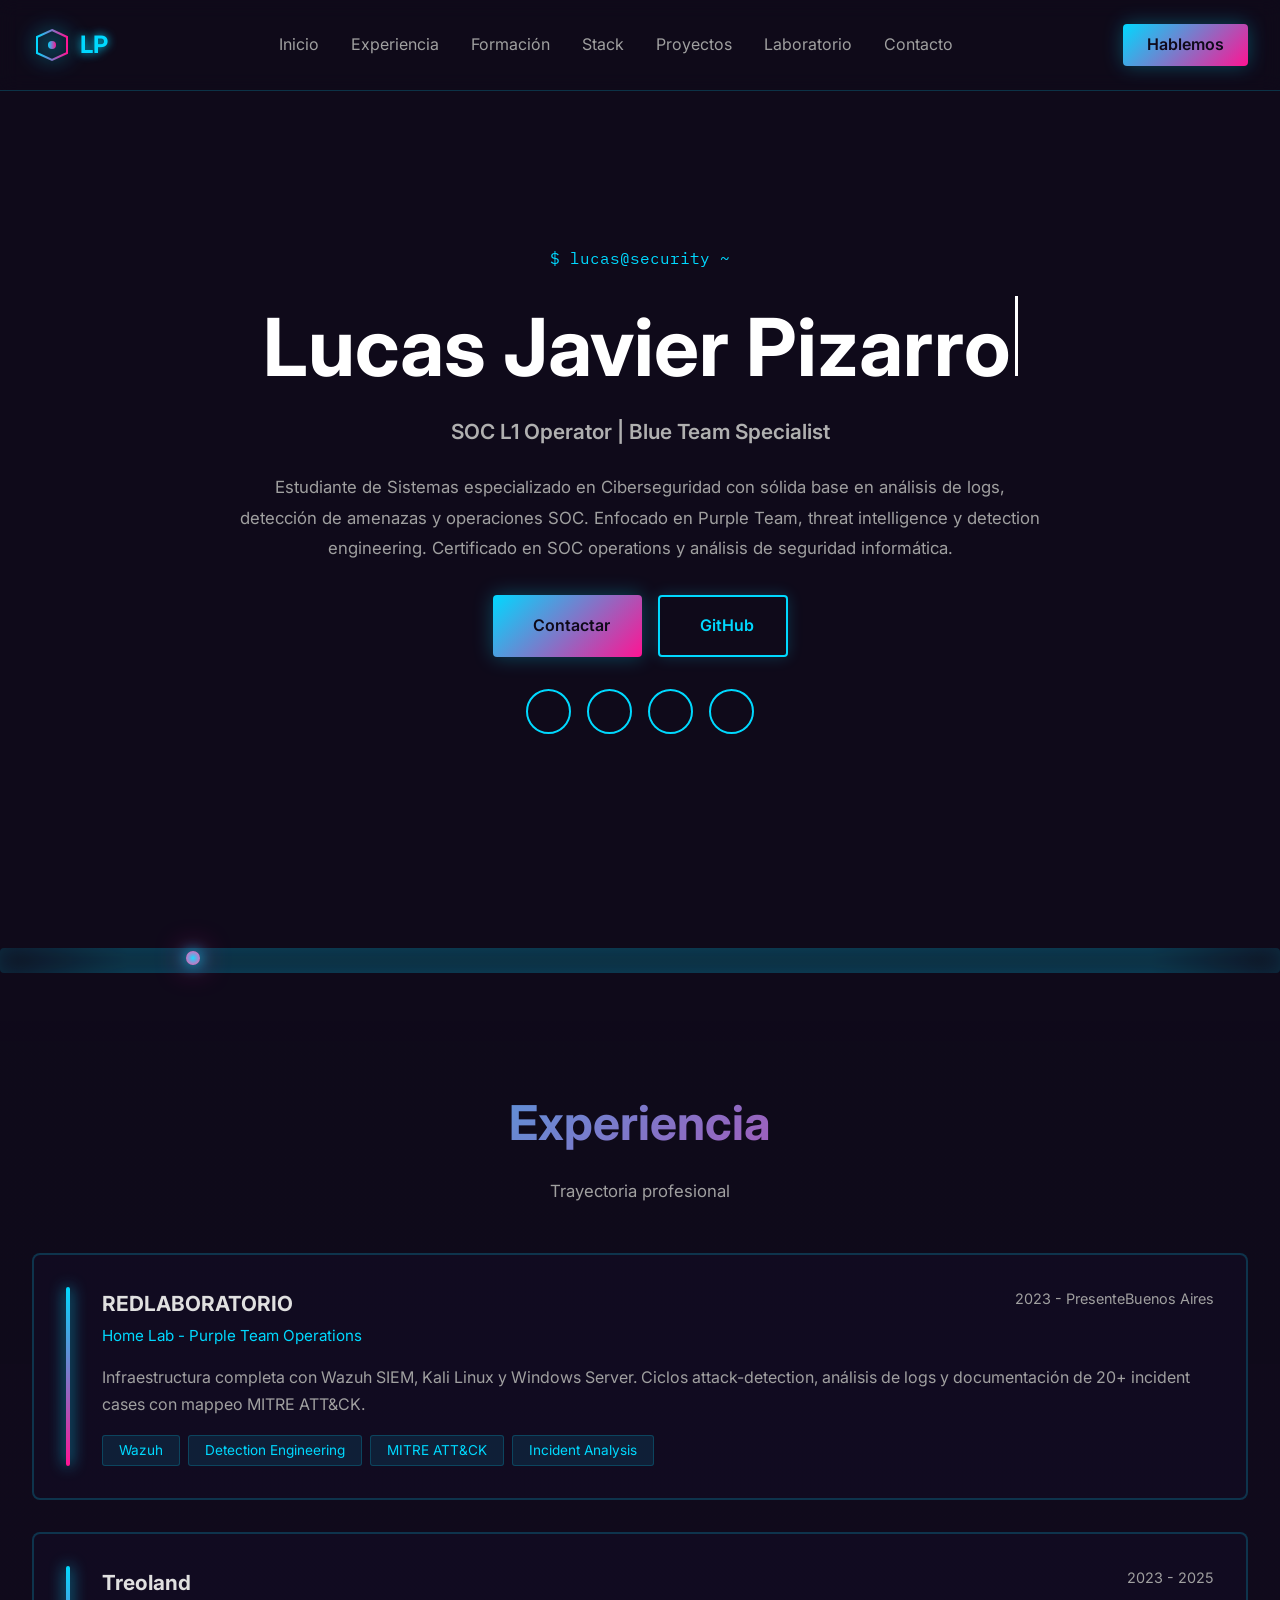
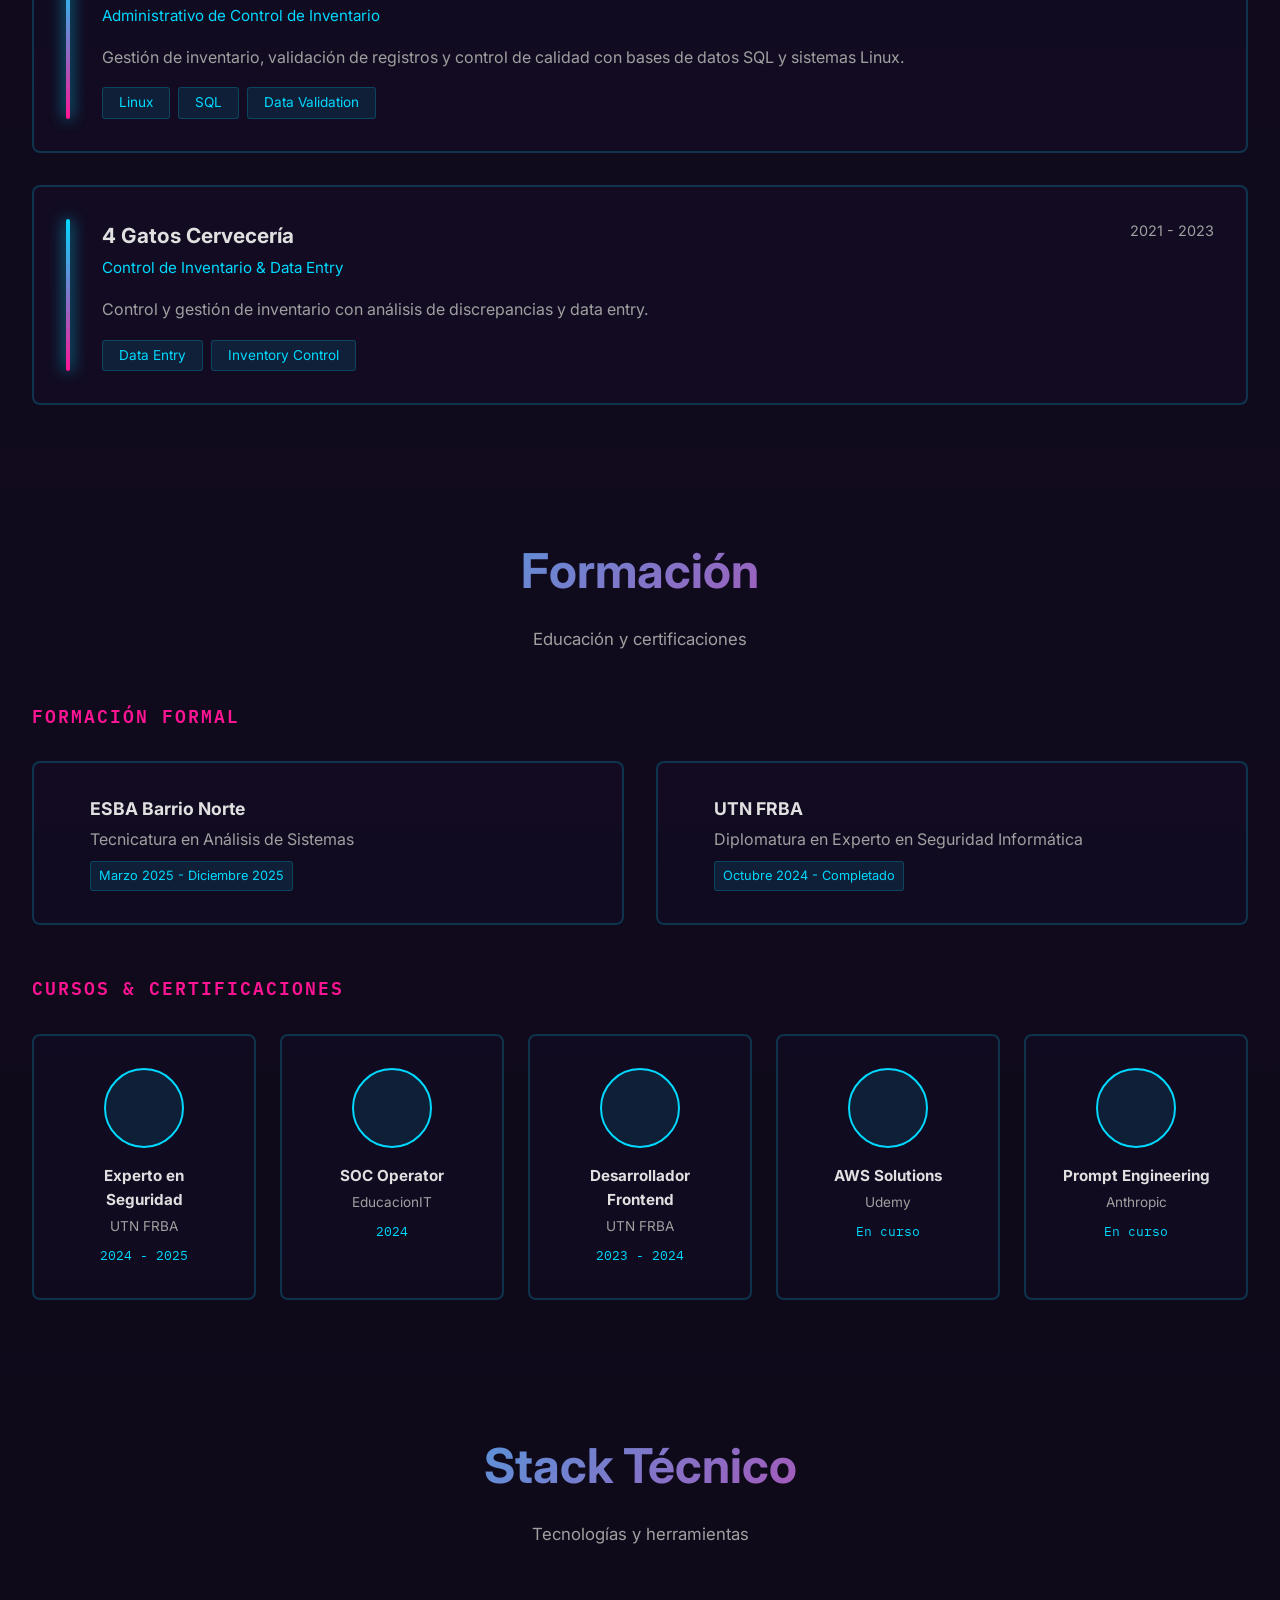
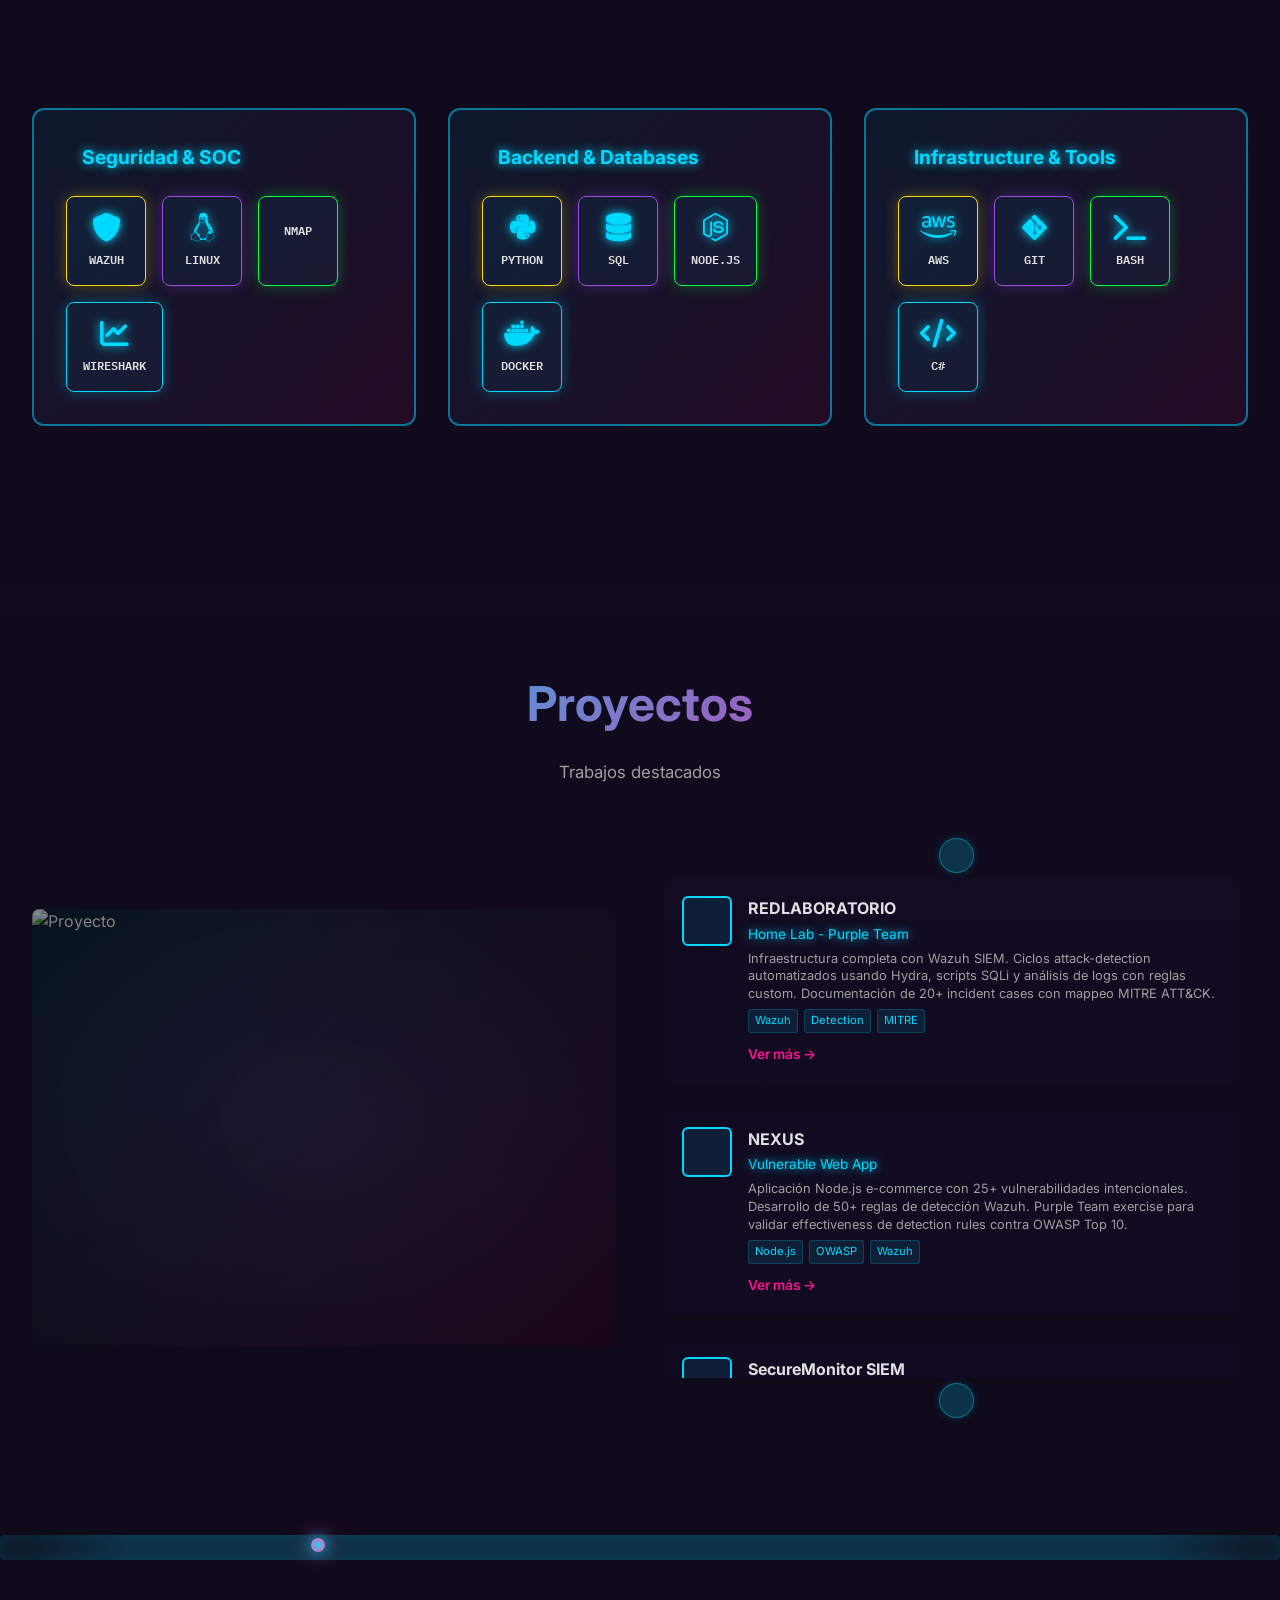
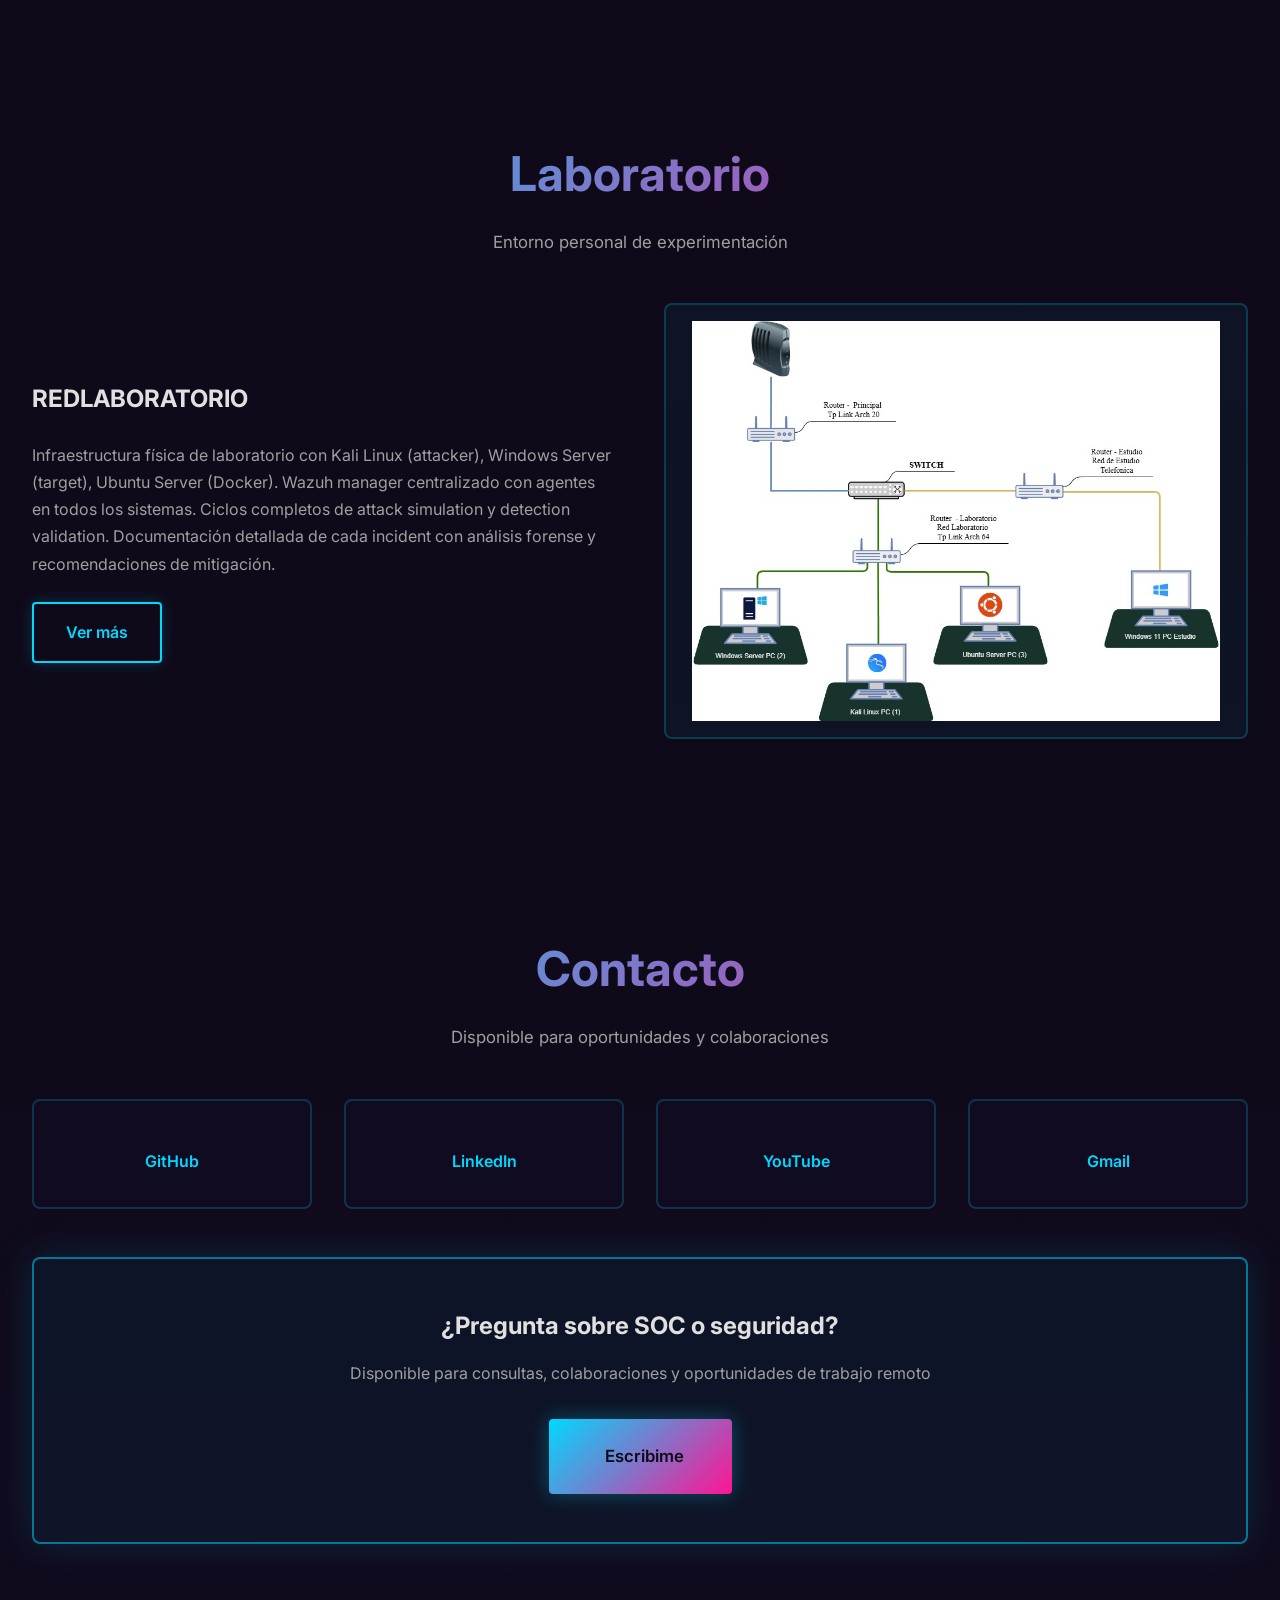
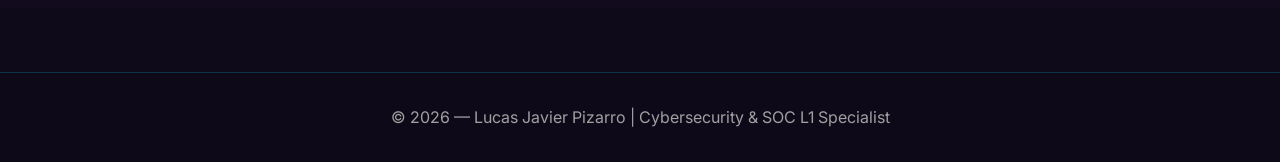
==== index.html @ 067103c1 "Initial commit: Sitio web REDLABORATORIO" ====
<!DOCTYPE html>
<html lang="es">
<head>
  <meta charset="UTF-8">
  <meta name="viewport" content="width=device-width, initial-scale=1.0">
  <meta name="description" content="Lucas Pizarro - Cybersecurity Analyst & SOC L1">
  <title>Lucas Pizarro | Cybersecurity & SOC L1</title>
  <link href="https://fonts.googleapis.com/css2?family=IBM+Plex+Mono:wght@400;600;700&family=Inter:wght@300;400;500;600;700&display=swap" rel="stylesheet">
  <link href="https://cdn.jsdelivr.net/npm/remixicon@3.5.0/fonts/remixicon.css" rel="stylesheet">
  <link rel="stylesheet" href="https://cdnjs.cloudflare.com/ajax/libs/font-awesome/6.5.0/css/all.min.css">
  <link rel="stylesheet" href="styles.css">
</head>
<body>

<div class="matrix-bg"></div>

<!-- NAVBAR -->
<header class="navbar">
  <div class="container">
    <div class="navbar-content">
      <div class="logo" id="animLogo">
        <svg width="40" height="40" viewBox="0 0 40 40" fill="none">
          <path d="M20 5L35 12V28L20 35L5 28V12L20 5Z" stroke="url(#logoGrad)" stroke-width="2" fill="none"/>
          <circle cx="20" cy="20" r="4" fill="url(#logoGrad)"/>
          <defs><linearGradient id="logoGrad"><stop offset="0%" style="stop-color:var(--neon-cyan)"/><stop offset="100%" style="stop-color:var(--neon-magenta)"/></linearGradient></defs>
        </svg>
        <span>LP</span>
      </div>
      <nav class="nav-links">
        <a href="#inicio">Inicio</a>
        <a href="#experiencia">Experiencia</a>
        <a href="#formacion">Formación</a>
        <a href="#stack">Stack</a>
        <a href="#proyectos">Proyectos</a>
        <a href="#laboratorio">Laboratorio</a>
        <a href="#contacto">Contacto</a>
      </nav>
      <a href="#contacto" class="nav-cta">Hablemos</a>
    </div>
  </div>
</header>

<!-- HERO -->
<section class="hero" id="inicio">
  <div class="container">
    <div class="hero-content">
      <div class="hero-label">$ lucas@security ~</div>
      <h1 class="hero-name"><span class="typing-text"></span><span class="cursor"></span></h1>
      <p class="hero-subtitle">SOC L1 Operator | Blue Team Specialist</p>
      <p class="hero-description">Estudiante de Sistemas especializado en Ciberseguridad con sólida base en análisis de logs, detección de amenazas y operaciones SOC. Enfocado en Purple Team, threat intelligence y detection engineering. Certificado en SOC operations y análisis de seguridad informática.</p>
      <div class="hero-actions">
        <a href="#contacto" class="btn btn-primary"><i class="ri-mail-send-line"></i> Contactar</a>
        <a href="https://github.com/lucasjavier708" target="_blank" class="btn btn-secondary"><i class="ri-github-line"></i> GitHub</a>
      </div>
      <div class="hero-socials">
        <a href="https://github.com/lucasjavier708" target="_blank"><i class="ri-github-line"></i></a>
        <a href="https://www.linkedin.com/in/lucas-pizarro1492/" target="_blank"><i class="ri-linkedin-line"></i></a>
        <a href="https://www.youtube.com/@L-security" target="_blank"><i class="ri-youtube-line"></i></a>
        <a href="mailto:lucaspizarro.info@gmail.com"><i class="ri-mail-line"></i></a>
      </div>
    </div>
  </div>
</section>

<!-- DIVIDER CON ANIMACIÓN TÚNEL -->
<div class="animated-divider">
  <div class="tunnel-pulse"></div>
</div>

<!-- EXPERIENCIA -->
<section class="section experiencia" id="experiencia">
  <div class="container">
    <div class="section-header">
      <h2 class="section-title">Experiencia</h2>
      <p class="section-subtitle">Trayectoria profesional</p>
    </div>
    <div class="exp-list">
      <div class="exp-card">
        <div class="exp-bar"></div>
        <div class="exp-content">
          <div class="exp-header">
            <div><h3>REDLABORATORIO</h3><p class="exp-role">Home Lab - Purple Team Operations</p></div>
            <div class="exp-meta"><span>2023 - Presente</span><span>Buenos Aires</span></div>
          </div>
          <p class="exp-desc">Infraestructura completa con Wazuh SIEM, Kali Linux y Windows Server. Ciclos attack-detection, análisis de logs y documentación de 20+ incident cases con mappeo MITRE ATT&CK.</p>
          <div class="exp-tags"><span>Wazuh</span><span>Detection Engineering</span><span>MITRE ATT&CK</span><span>Incident Analysis</span></div>
        </div>
      </div>
      <div class="exp-card">
        <div class="exp-bar"></div>
        <div class="exp-content">
          <div class="exp-header">
            <div><h3>Treoland</h3><p class="exp-role">Administrativo de Control de Inventario</p></div>
            <div class="exp-meta"><span>2023 - 2025</span></div>
          </div>
          <p class="exp-desc">Gestión de inventario, validación de registros y control de calidad con bases de datos SQL y sistemas Linux.</p>
          <div class="exp-tags"><span>Linux</span><span>SQL</span><span>Data Validation</span></div>
        </div>
      </div>
      <div class="exp-card">
        <div class="exp-bar"></div>
        <div class="exp-content">
          <div class="exp-header">
            <div><h3>4 Gatos Cervecería</h3><p class="exp-role">Control de Inventario & Data Entry</p></div>
            <div class="exp-meta"><span>2021 - 2023</span></div>
          </div>
          <p class="exp-desc">Control y gestión de inventario con análisis de discrepancias y data entry.</p>
          <div class="exp-tags"><span>Data Entry</span><span>Inventory Control</span></div>
        </div>
      </div>
    </div>
  </div>
</section>

<!-- FORMACIÓN -->
<section class="section formacion" id="formacion">
  <div class="container">
    <div class="section-header">
      <h2 class="section-title">Formación</h2>
      <p class="section-subtitle">Educación y certificaciones</p>
    </div>
    <h3 class="subsection-label">Formación Formal</h3>
    <div class="formacion-cards">
      <div class="formacion-card">
        <div class="formacion-icon"><i class="ri-graduation-cap-line"></i></div>
        <div class="formacion-info">
          <h4>ESBA Barrio Norte</h4>
          <p>Tecnicatura en Análisis de Sistemas</p>
          <span class="badge">Marzo 2025 - Diciembre 2025</span>
        </div>
      </div>
      <div class="formacion-card">
        <div class="formacion-icon"><i class="ri-graduation-cap-line"></i></div>
        <div class="formacion-info">
          <h4>UTN FRBA</h4>
          <p>Diplomatura en Experto en Seguridad Informática</p>
          <span class="badge">Octubre 2024 - Completado</span>
        </div>
      </div>
    </div>
    <h3 class="subsection-label" style="margin-top: 2rem;">Cursos & Certificaciones</h3>
    <div class="certificaciones-grid">
      <div class="cert-card">
        <div class="cert-logo"><i class="ri-graduation-cap-2-line"></i></div>
        <h4>Experto en Seguridad</h4>
        <p>UTN FRBA</p>
        <span class="cert-date">2024 - 2025</span>
      </div>
      <div class="cert-card">
        <div class="cert-logo"><i class="ri-shield-check-line"></i></div>
        <h4>SOC Operator</h4>
        <p>EducacionIT</p>
        <span class="cert-date">2024</span>
      </div>
      <div class="cert-card">
        <div class="cert-logo"><i class="ri-code-s-slash-line"></i></div>
        <h4>Desarrollador Frontend</h4>
        <p>UTN FRBA</p>
        <span class="cert-date">2023 - 2024</span>
      </div>
      <div class="cert-card">
        <div class="cert-logo"><i class="ri-cloud-line"></i></div>
        <h4>AWS Solutions</h4>
        <p>Udemy</p>
        <span class="cert-date">En curso</span>
      </div>
      <div class="cert-card">
        <div class="cert-logo"><i class="ri-openai-line"></i></div>
        <h4>Prompt Engineering</h4>
        <p>Anthropic</p>
        <span class="cert-date">En curso</span>
      </div>
    </div>
  </div>
</section>

<!-- STACK TÉCNICO -->
<section class="section stack-tecnico" id="stack">
  <div class="container">
    <div class="section-header">
      <h2 class="section-title">Stack Técnico</h2>
      <p class="section-subtitle">Tecnologías y herramientas</p>
    </div>
    <div class="stack-layout">
      <svg class="stack-line-top" viewBox="0 0 1000 20" preserveAspectRatio="none">
        <line x1="0" y1="10" x2="1000" y2="10" stroke="url(#lineGradCyan)" stroke-width="3" stroke-linecap="round"/>
        <defs><linearGradient id="lineGradCyan" x1="0%" y1="0%" x2="100%" y2="0%"><stop offset="0%" style="stop-color:var(--neon-cyan);stop-opacity:0.4"/><stop offset="50%" style="stop-color:var(--neon-cyan);stop-opacity:1"/><stop offset="100%" style="stop-color:var(--neon-cyan);stop-opacity:0.4"/></linearGradient></defs>
      </svg>
      <div class="stack-containers">
        <div class="stack-container">
          <div class="stack-container-header">
            <i class="ri-shield-check-line"></i>
            <h3>Seguridad & SOC</h3>
          </div>
          <div class="stack-tools">
            <div class="tool"><i class="fa-solid fa-shield"></i><span>Wazuh</span></div>
            <div class="tool"><i class="fa-brands fa-linux"></i><span>Linux</span></div>
            <div class="tool"><i class="fa-solid fa-radar"></i><span>Nmap</span></div>
            <div class="tool"><i class="fa-solid fa-chart-line"></i><span>Wireshark</span></div>
          </div>
        </div>
        <div class="stack-container">
          <div class="stack-container-header">
            <i class="ri-database-line"></i>
            <h3>Backend & Databases</h3>
          </div>
          <div class="stack-tools">
            <div class="tool"><i class="fa-brands fa-python"></i><span>Python</span></div>
            <div class="tool"><i class="fa-solid fa-database"></i><span>SQL</span></div>
            <div class="tool"><i class="fa-brands fa-node-js"></i><span>Node.js</span></div>
            <div class="tool"><i class="fa-brands fa-docker"></i><span>Docker</span></div>
          </div>
        </div>
        <div class="stack-container">
          <div class="stack-container-header">
            <i class="ri-cloud-line"></i>
            <h3>Infrastructure & Tools</h3>
          </div>
          <div class="stack-tools">
            <div class="tool"><i class="fa-brands fa-aws"></i><span>AWS</span></div>
            <div class="tool"><i class="fa-brands fa-git-alt"></i><span>Git</span></div>
            <div class="tool"><i class="fa-solid fa-terminal"></i><span>Bash</span></div>
            <div class="tool"><i class="fa-solid fa-code"></i><span>C#</span></div>
          </div>
        </div>
      </div>
      <svg class="stack-line-bottom" viewBox="0 0 1000 20" preserveAspectRatio="none">
        <line x1="0" y1="10" x2="1000" y2="10" stroke="url(#lineGradMagenta)" stroke-width="3" stroke-linecap="round"/>
        <defs><linearGradient id="lineGradMagenta" x1="0%" y1="0%" x2="100%" y2="0%"><stop offset="0%" style="stop-color:var(--neon-magenta);stop-opacity:0.4"/><stop offset="50%" style="stop-color:var(--neon-magenta);stop-opacity:1"/><stop offset="100%" style="stop-color:var(--neon-magenta);stop-opacity:0.4"/></linearGradient></defs>
      </svg>
    </div>
  </div>
</section>

<!-- PROYECTOS -->
<section class="section proyectos" id="proyectos">
  <div class="container">
    <div class="section-header">
      <h2 class="section-title">Proyectos</h2>
      <p class="section-subtitle">Trabajos destacados</p>
    </div>
    <div class="proyectos-layout">
      <div class="proyecto-imagen" id="proyImgContainer">
        <img src="https://via.placeholder.com/400x400?text=REDLABORATORIO" alt="Proyecto" class="proyecto-img-display" id="proyImgDisplay">
      </div>
      <div class="proyectos-cards-wrapper">
        <button class="proyecto-btn proyecto-btn-up" onclick="scrollProyectosUp()"><i class="ri-arrow-up-s-line"></i></button>
        <div class="proyectos-cards" id="proyectosCards">
          <div class="proyecto-card" data-img="https://via.placeholder.com/400x400?text=REDLABORATORIO">
            <div class="proyecto-icon"><i class="ri-shield-check-line"></i></div>
            <div class="proyecto-info">
              <h3>REDLABORATORIO</h3>
              <p class="proyecto-subtitle">Home Lab - Purple Team</p>
              <p class="proyecto-desc">Infraestructura completa con Wazuh SIEM. Ciclos attack-detection automatizados usando Hydra, scripts SQLi y análisis de logs con reglas custom. Documentación de 20+ incident cases con mappeo MITRE ATT&CK.</p>
              <div class="proyecto-tags"><span>Wazuh</span><span>Detection</span><span>MITRE</span></div>
              <a href="#" class="proyecto-link">Ver más →</a>
            </div>
          </div>
          <div class="proyecto-card" data-img="https://via.placeholder.com/400x400?text=NEXUS">
            <div class="proyecto-icon"><i class="ri-code-s-slash-line"></i></div>
            <div class="proyecto-info">
              <h3>NEXUS</h3>
              <p class="proyecto-subtitle">Vulnerable Web App</p>
              <p class="proyecto-desc">Aplicación Node.js e-commerce con 25+ vulnerabilidades intencionales. Desarrollo de 50+ reglas de detección Wazuh. Purple Team exercise para validar effectiveness de detection rules contra OWASP Top 10.</p>
              <div class="proyecto-tags"><span>Node.js</span><span>OWASP</span><span>Wazuh</span></div>
              <a href="#" class="proyecto-link">Ver más →</a>
            </div>
          </div>
          <div class="proyecto-card" data-img="https://via.placeholder.com/400x400?text=SECUREMONITOR">
            <div class="proyecto-icon"><i class="ri-database-2-line"></i></div>
            <div class="proyecto-info">
              <h3>SecureMonitor SIEM</h3>
              <p class="proyecto-subtitle">Custom SIEM Platform</p>
              <p class="proyecto-desc">Plataforma SIEM desarrollada en Python con Flask dashboard y SQL Server backend. Gestión centralizada de logs, correlación de eventos y detección de incidentes. Validación contra simulaciones de ataque Hydra SSH brute force.</p>
              <div class="proyecto-tags"><span>Python</span><span>Flask</span><span>SQL</span></div>
              <a href="#" class="proyecto-link">Ver más →</a>
            </div>
          </div>
        </div>
        <button class="proyecto-btn proyecto-btn-down" onclick="scrollProyectosDown()"><i class="ri-arrow-down-s-line"></i></button>
      </div>
    </div>
  </div>
</section>

<!-- DIVIDER CON ANIMACIÓN TÚNEL -->
<div class="animated-divider">
  <div class="tunnel-pulse"></div>
</div>

<!-- LABORATORIO -->
<section class="section laboratorio" id="laboratorio">
  <div class="lab-bg" id="labBg">
    <div class="lab-slide"></div>
    <div class="lab-slide"></div>
    <div class="lab-slide"></div>
  </div>
  <div class="lab-overlay">
    <div class="container">
      <div class="section-header">
        <h2 class="section-title">Laboratorio</h2>
        <p class="section-subtitle">Entorno personal de experimentación</p>
      </div>
      <div class="lab-content">
        <div class="lab-description">
          <h3>REDLABORATORIO</h3>
          <p>Infraestructura física de laboratorio con Kali Linux (attacker), Windows Server (target), Ubuntu Server (Docker). Wazuh manager centralizado con agentes en todos los sistemas. Ciclos completos de attack simulation y detection validation. Documentación detallada de cada incident con análisis forense y recomendaciones de mitigación.</p>
          <a href="laboratorio.html" class="btn btn-secondary">Ver más</a>
        </div>
        <div class="lab-diagram">
          <img src="./HOMELAB_SOC.jpg" alt="Diagrama Laboratorio" class="lab-diagram-img">
        </div>
      </div>
    </div>
  </div>
</section>

<!-- CONTACTO -->
<section class="section contacto" id="contacto">
  <div class="container">
    <div class="section-header">
      <h2 class="section-title">Contacto</h2>
      <p class="section-subtitle">Disponible para oportunidades y colaboraciones</p>
    </div>
    <div class="contacto-grid">
      <a href="https://github.com/lucasjavier708" target="_blank" class="contact-item"><i class="ri-github-line"></i><span>GitHub</span></a>
      <a href="https://www.linkedin.com/in/lucas-pizarro1492/" target="_blank" class="contact-item"><i class="ri-linkedin-line"></i><span>LinkedIn</span></a>
      <a href="https://www.youtube.com/@L-security" target="_blank" class="contact-item"><i class="ri-youtube-line"></i><span>YouTube</span></a>
      <a href="mailto:lucaspizarro.info@gmail.com" class="contact-item"><i class="ri-mail-line"></i><span>Gmail</span></a>
    </div>
    <div class="cta-section">
      <h3>¿Pregunta sobre SOC o seguridad?</h3>
      <p>Disponible para consultas, colaboraciones y oportunidades de trabajo remoto</p>
      <a href="mailto:lucaspizarro.info@gmail.com" class="btn btn-primary btn-large"><i class="ri-mail-send-line"></i> Escribime</a>
    </div>
  </div>
</section>

<!-- FOOTER -->
<footer class="footer">
  <div class="container">
    <p>&copy; 2026 — Lucas Javier Pizarro | Cybersecurity & SOC L1 Specialist</p>
  </div>
</footer>

<script src="script.js"></script>
</body>
</html>
---- styles.css ----
:root {
  --bg-primary: #0f0a1a;
  --bg-secondary: #1a0f2e;
  --neon-cyan: #00d9ff;
  --neon-magenta: #ff1493;
  --text-primary: #e0e0e0;
  --text-secondary: #a0a0a0;
  --border-color: rgba(0, 217, 255, 0.2);
  --border-color-strong: rgba(0, 217, 255, 0.5);
  --font-mono: 'IBM Plex Mono', monospace;
  --font-sans: 'Inter', sans-serif;
}

* { margin: 0; padding: 0; box-sizing: border-box; }
html { scroll-behavior: smooth; }
body {
  font-family: var(--font-sans);
  background-color: var(--bg-primary);
  color: var(--text-primary);
  line-height: 1.6;
  overflow-x: hidden;
}
.container { max-width: 1400px; margin: 0 auto; padding: 0 2rem; }

::-webkit-scrollbar { width: 12px; }
::-webkit-scrollbar-track { background: var(--bg-secondary); }
::-webkit-scrollbar-thumb {
  background: linear-gradient(180deg, var(--neon-cyan), var(--neon-magenta));
  border-radius: 6px;
}

/* NAVBAR */
.navbar {
  position: fixed;
  top: 0;
  width: 100%;
  z-index: 1000;
  backdrop-filter: blur(10px);
  background: rgba(15, 10, 26, 0.8);
  border-bottom: 1px solid var(--border-color);
  padding: 1.5rem 0;
}

.navbar-content { display: flex; align-items: center; justify-content: space-between; }
.logo {
  display: flex;
  align-items: center;
  gap: 0.5rem;
  font-size: 1.5rem;
  font-weight: 700;
  color: var(--neon-cyan);
  text-shadow: 0 0 10px var(--neon-cyan);
  animation: logoBounce 3s ease-in-out infinite;
}
.logo svg { filter: drop-shadow(0 0 10px var(--neon-cyan)); }

.nav-links {
  display: flex;
  gap: 2rem;
}

.nav-links a {
  color: var(--text-secondary);
  text-decoration: none;
  transition: all 300ms;
  position: relative;
}

.nav-links a::after {
  content: '';
  position: absolute;
  bottom: -5px;
  left: 0;
  width: 0;
  height: 2px;
  background: linear-gradient(90deg, var(--neon-cyan), var(--neon-magenta));
  transition: width 300ms;
}

.nav-links a:hover {
  color: var(--neon-cyan);
  text-shadow: 0 0 10px var(--neon-cyan);
}

.nav-links a:hover::after { width: 100%; }

.nav-cta {
  background: linear-gradient(135deg, var(--neon-cyan), var(--neon-magenta));
  color: var(--bg-primary);
  padding: 0.5rem 1.5rem;
  border-radius: 4px;
  text-decoration: none;
  font-weight: 600;
  border: none;
  cursor: pointer;
  box-shadow: 0 0 20px rgba(0, 217, 255, 0.3);
  transition: all 300ms;
}

.nav-cta:hover {
  box-shadow: 0 0 40px rgba(0, 217, 255, 0.6);
  transform: translateY(-2px);
}

/* HERO */
.hero {
  min-height: 100vh;
  display: flex;
  align-items: center;
  padding-top: 80px;
  position: relative;
  z-index: 1;
}

.hero-content { text-align: center; }
.hero-label {
  font-family: var(--font-mono);
  color: var(--neon-cyan);
  margin-bottom: 1.5rem;
}

.hero-name {
  font-size: clamp(3rem, 10vw, 5rem);
  font-weight: 700;
  margin-bottom: 1.5rem;
  line-height: 1.1;
  color: #ffffff;
}

.typing-text {
  color: #ffffff;
  text-shadow: none;
}

.cursor {
  display: inline-block;
  width: 3px;
  height: 1em;
  background: #ffffff;
  margin-left: 5px;
  animation: blink 1s infinite;
  box-shadow: none;
}

.hero-subtitle {
  font-size: 1.3rem;
  color: #b0b0b0;
  margin-bottom: 1.5rem;
  font-weight: 600;
  text-shadow: none;
}

.hero-description {
  font-size: 1.05rem;
  color: var(--text-secondary);
  margin-bottom: 2rem;
  line-height: 1.8;
  max-width: 800px;
  margin-left: auto;
  margin-right: auto;
}

.hero-actions {
  display: flex;
  gap: 1rem;
  justify-content: center;
  flex-wrap: wrap;
  margin-bottom: 2rem;
}

.btn {
  display: inline-flex;
  align-items: center;
  gap: 0.5rem;
  padding: 1rem 2rem;
  border: none;
  border-radius: 4px;
  font-weight: 600;
  cursor: pointer;
  text-decoration: none;
  transition: all 300ms;
}

.btn-primary {
  background: linear-gradient(135deg, var(--neon-cyan), var(--neon-magenta));
  color: var(--bg-primary);
  box-shadow: 0 0 20px rgba(0, 217, 255, 0.3);
}

.btn-primary:hover {
  box-shadow: 0 0 40px rgba(0, 217, 255, 0.6);
  transform: translateY(-3px);
  animation: pulse 0.5s ease-in-out;
}

.btn-secondary {
  background: transparent;
  color: var(--neon-cyan);
  border: 2px solid var(--neon-cyan);
  box-shadow: 0 0 15px rgba(0, 217, 255, 0.2);
}

.btn-secondary:hover {
  background: rgba(0, 217, 255, 0.1);
  box-shadow: 0 0 30px rgba(0, 217, 255, 0.5);
}

.btn-large { padding: 1.5rem 3rem; font-size: 1.05rem; }

.hero-socials {
  display: flex;
  gap: 1rem;
  justify-content: center;
}

.hero-socials a {
  width: 45px;
  height: 45px;
  display: flex;
  align-items: center;
  justify-content: center;
  border: 2px solid var(--neon-cyan);
  border-radius: 50%;
  color: var(--neon-cyan);
  text-decoration: none;
  transition: all 300ms;
  font-size: 1.2rem;
  animation: pulse 2s ease-in-out infinite;
}

.hero-socials a:hover {
  background: var(--neon-cyan);
  color: var(--bg-primary);
  box-shadow: 0 0 20px var(--neon-cyan);
  transform: translateY(-8px) scale(1.1);
}

/* SECTIONS */
.section {
  padding: 4rem 0;
  position: relative;
  z-index: 1;
}

.section-header {
  text-align: center;
  margin-bottom: 3rem;
}

.section-title {
  font-size: clamp(2rem, 5vw, 3rem);
  font-weight: 700;
  margin-bottom: 1rem;
  background: linear-gradient(135deg, var(--neon-cyan), var(--neon-magenta));
  -webkit-background-clip: text;
  -webkit-text-fill-color: transparent;
  animation: glow 2s ease-in-out;
}

.section-subtitle {
  font-size: 1.05rem;
  color: var(--text-secondary);
}

/* EXPERIENCIA */
.experiencia { background: linear-gradient(180deg, rgba(15, 10, 26, 0.3) 0%, rgba(26, 15, 46, 0.2) 100%); }

.exp-list { display: flex; flex-direction: column; gap: 2rem; }

.exp-card {
  display: flex;
  gap: 2rem;
  padding: 2rem;
  border: 2px solid var(--border-color);
  border-radius: 8px;
  background: rgba(26, 15, 46, 0.3);
  transition: all 300ms;
  animation: fadeInUp 0.6s ease-out;
}

.exp-card:hover {
  border-color: var(--border-color-strong);
  box-shadow: 0 0 40px rgba(0, 217, 255, 0.2);
  transform: translateY(-5px);
}

.exp-bar {
  width: 4px;
  background: linear-gradient(180deg, var(--neon-cyan), var(--neon-magenta));
  border-radius: 2px;
  box-shadow: 0 0 15px var(--neon-cyan);
}

.exp-content { flex: 1; }
.exp-header { display: flex; justify-content: space-between; align-items: flex-start; margin-bottom: 1rem; flex-wrap: wrap; gap: 1rem; }
.exp-header h3 { font-size: 1.3rem; }
.exp-role { color: var(--neon-cyan); font-size: 0.95rem; margin-top: 4px; }
.exp-meta { text-align: right; font-size: 0.9rem; color: var(--text-secondary); }
.exp-desc { color: var(--text-secondary); margin-bottom: 1rem; line-height: 1.7; }

.exp-tags {
  display: flex;
  gap: 0.5rem;
  flex-wrap: wrap;
}

.exp-tags span {
  background: rgba(0, 217, 255, 0.1);
  color: var(--neon-cyan);
  padding: 4px 1rem;
  border-radius: 3px;
  font-size: 0.85rem;
  border: 1px solid rgba(0, 217, 255, 0.2);
}

/* FORMACIÓN */
.formacion { background: linear-gradient(180deg, rgba(26, 15, 46, 0.2) 0%, rgba(15, 10, 26, 0.3) 100%); }

.subsection-label {
  font-size: 1.1rem;
  color: var(--neon-magenta);
  text-transform: uppercase;
  letter-spacing: 2px;
  margin-bottom: 2rem;
  font-family: var(--font-mono);
  font-weight: 600;
}

.formacion-cards {
  display: grid;
  grid-template-columns: repeat(auto-fit, minmax(320px, 1fr));
  gap: 2rem;
  margin-bottom: 3rem;
}

.formacion-card {
  display: flex;
  gap: 1.5rem;
  padding: 2rem;
  border: 2px solid var(--border-color);
  border-radius: 8px;
  background: rgba(26, 15, 46, 0.3);
  transition: all 300ms;
}

.formacion-card:hover {
  border-color: var(--neon-cyan);
  background: rgba(26, 15, 46, 0.5);
  transform: translateY(-8px);
}

.formacion-icon { font-size: 2.5rem; color: var(--neon-cyan); text-shadow: 0 0 15px var(--neon-cyan); }
.formacion-info h4 { font-size: 1.1rem; margin-bottom: 4px; }
.formacion-info p { color: var(--text-secondary); margin-bottom: 8px; }

.badge {
  display: inline-block;
  background: rgba(0, 217, 255, 0.1);
  color: var(--neon-cyan);
  padding: 4px 8px;
  border-radius: 3px;
  font-size: 0.8rem;
  border: 1px solid rgba(0, 217, 255, 0.2);
}

.certificaciones-grid {
  display: grid;
  grid-template-columns: repeat(auto-fit, minmax(160px, 1fr));
  gap: 1.5rem;
}

.cert-card {
  display: flex;
  flex-direction: column;
  align-items: center;
  text-align: center;
  padding: 2rem;
  border: 2px solid var(--border-color);
  border-radius: 8px;
  background: rgba(26, 15, 46, 0.3);
  transition: all 300ms;
  animation: fadeInUp 0.5s ease-out;
}

.cert-card:hover {
  border-color: var(--neon-magenta);
  transform: translateY(-10px) scale(1.05);
  box-shadow: 0 0 30px rgba(255, 20, 147, 0.2);
}

.cert-logo {
  width: 80px;
  height: 80px;
  margin-bottom: 1rem;
  border-radius: 50%;
  background: rgba(0, 217, 255, 0.1);
  display: flex;
  align-items: center;
  justify-content: center;
  border: 2px solid var(--neon-cyan);
  font-size: 2rem;
  color: var(--neon-cyan);
}

.cert-card h4 { font-size: 0.95rem; margin-bottom: 4px; }
.cert-card p { color: var(--text-secondary); font-size: 0.85rem; margin-bottom: 8px; }
.cert-date { color: var(--neon-cyan); font-size: 0.8rem; font-family: var(--font-mono); }

/* STACK TÉCNICO */
.stack-tecnico { background: linear-gradient(180deg, rgba(15, 10, 26, 0.3) 0%, rgba(26, 15, 46, 0.2) 100%); }

.stack-layout { position: relative; padding: 2rem 0; }

.stack-line-top,
.stack-line-bottom {
  width: 100%;
  height: 40px;
  margin-bottom: 2rem;
  animation: lineFlow 2s ease-in-out infinite;
  filter: drop-shadow(0 0 20px var(--neon-cyan)) drop-shadow(0 0 40px var(--neon-cyan));
}

.stack-line-bottom {
  margin-top: 2rem;
  margin-bottom: 0;
  filter: drop-shadow(0 0 20px var(--neon-magenta)) drop-shadow(0 0 40px var(--neon-magenta));
}

.stack-containers {
  display: grid;
  grid-template-columns: repeat(3, 1fr);
  gap: 2rem;
}

.stack-container {
  background: linear-gradient(135deg, rgba(0, 217, 255, 0.08), rgba(255, 20, 147, 0.08));
  border: 2px solid var(--border-color-strong);
  border-radius: 12px;
  padding: 2rem;
  transition: all 300ms;
  min-height: 220px;
  display: flex;
  flex-direction: column;
  gap: 1.5rem;
}

.stack-container:hover {
  border-color: var(--neon-cyan);
  box-shadow: 0 0 40px rgba(0, 217, 255, 0.25);
  background: linear-gradient(135deg, rgba(0, 217, 255, 0.15), rgba(255, 20, 147, 0.1));
  transform: translateY(-8px);
}

.stack-container-header {
  display: flex;
  align-items: center;
  gap: 1rem;
}

.stack-container-header i {
  font-size: 2rem;
  color: var(--neon-cyan);
  text-shadow: 0 0 15px var(--neon-cyan);
}

.stack-container-header h3 {
  font-size: 1.2rem;
  color: var(--neon-cyan);
  text-shadow: 0 0 10px var(--neon-cyan);
}

.stack-tools {
  display: flex;
  gap: 1rem;
  flex-wrap: wrap;
  flex: 1;
  align-content: flex-start;
}

.tool {
  display: flex;
  flex-direction: column;
  align-items: center;
  gap: 0.5rem;
  padding: 1rem;
  background: rgba(0, 217, 255, 0.05);
  border: 1px solid var(--border-color);
  border-radius: 8px;
  transition: all 300ms;
  cursor: pointer;
  min-width: 80px;
  animation: fadeInUp 0.5s ease-out;
}

/* LUCECITAS DE COLORES */
.tool:nth-child(4n+1) {
  border-color: #FFD700;
  box-shadow: 0 0 15px rgba(255, 215, 0, 0.3);
}

.tool:nth-child(4n+2) {
  border-color: #9D4EDD;
  box-shadow: 0 0 15px rgba(157, 78, 221, 0.3);
}

.tool:nth-child(4n+3) {
  border-color: #00FF41;
  box-shadow: 0 0 15px rgba(0, 255, 65, 0.3);
}

.tool:nth-child(4n) {
  border-color: #00D9FF;
  box-shadow: 0 0 15px rgba(0, 217, 255, 0.3);
}

.tool:hover {
  border-color: var(--neon-magenta);
  background: rgba(0, 217, 255, 0.15);
  box-shadow: 0 0 25px rgba(0, 217, 255, 0.4);
  transform: translateY(-5px) scale(1.08);
}

.tool i {
  font-size: 1.8rem;
  color: var(--neon-cyan);
  text-shadow: 0 0 10px var(--neon-cyan);
}

.tool span {
  font-family: var(--font-mono);
  font-size: 0.75rem;
  color: var(--text-primary);
  text-align: center;
  font-weight: 600;
  text-transform: uppercase;
}

/* PROYECTOS */
.proyectos { background: linear-gradient(180deg, rgba(26, 15, 46, 0.2) 0%, rgba(15, 10, 26, 0.3) 100%); }

.proyectos-layout {
  display: grid;
  grid-template-columns: 1fr 1fr;
  gap: 3rem;
  align-items: center;
  overflow: visible;
}

@media (max-width: 1024px) {
  .proyectos-layout { grid-template-columns: 1fr; }
}

.proyecto-imagen {
  position: relative;
  width: 100%;
  aspect-ratio: 4 / 3;
  border-radius: 8px;
  overflow: hidden;
  background: linear-gradient(135deg, rgba(0, 217, 255, 0.1), rgba(255, 20, 147, 0.1));
  max-width: 100%;
}

.proyecto-img-display {
  width: 100%;
  height: 100%;
  object-fit: cover;
  filter: brightness(0.9);
  transition: all 500ms ease;
}

.proyecto-imagen::after {
  content: '';
  position: absolute;
  inset: 0;
  background: radial-gradient(ellipse at center, transparent 0%, rgba(0, 0, 0, 0.4) 100%);
  pointer-events: none;
}

.proyectos-cards-wrapper { 
  display: flex; 
  flex-direction: column; 
  overflow: visible;
  position: relative;
  align-items: center;
}

.proyecto-btn {
  background: rgba(0, 217, 255, 0.2);
  border: 1px solid rgba(0, 217, 255, 0.4);
  color: var(--neon-cyan);
  width: 35px;
  height: 35px;
  border-radius: 50%;
  cursor: pointer;
  display: flex;
  align-items: center;
  justify-content: center;
  font-size: 1.1rem;
  transition: all 300ms;
  box-shadow: 0 0 10px rgba(0, 217, 255, 0.2);
  z-index: 10;
  margin: 0.3rem 0;
}

.proyecto-btn:hover {
  background: rgba(0, 217, 255, 0.4);
  box-shadow: 0 0 20px rgba(0, 217, 255, 0.5);
  transform: scale(1.05);
}

.proyecto-btn-up {
  order: -1;
}

.proyecto-btn-down {
  order: 1;
}

.proyectos-cards {
  display: flex;
  flex-direction: column;
  gap: 1.5rem;
  overflow-y: auto;
  padding-right: 8px;
  max-height: 500px;
}

.proyectos-cards::-webkit-scrollbar { display: none; }
.proyectos-cards::-webkit-scrollbar-track { display: none; }
.proyectos-cards::-webkit-scrollbar-thumb { display: none; }

.proyecto-card {
  display: flex;
  gap: 1rem;
  padding: 1rem;
  border: 2px solid transparent;
  border-radius: 8px;
  background: rgba(26, 15, 46, 0.3);
  transition: all 300ms;
  cursor: pointer;
  flex-shrink: 0;
  animation: fadeInUp 0.6s ease-out;
}

.proyecto-card:hover {
  border-color: var(--neon-cyan);
  background: rgba(26, 15, 46, 0.6);
  box-shadow: 0 0 40px rgba(0, 217, 255, 0.3);
  transform: translateX(10px);
}

.proyecto-icon {
  width: 50px;
  height: 50px;
  min-width: 50px;
  display: flex;
  align-items: center;
  justify-content: center;
  border: 2px solid var(--neon-cyan);
  border-radius: 6px;
  background: rgba(0, 217, 255, 0.1);
  font-size: 1.2rem;
  color: var(--neon-cyan);
  text-shadow: 0 0 15px var(--neon-cyan);
}

.proyecto-card:hover .proyecto-icon {
  box-shadow: 0 0 25px rgba(0, 217, 255, 0.5);
  transform: scale(1.15);
}

.proyecto-info { flex: 1; }
.proyecto-card h3 { font-size: 1rem; margin-bottom: 2px; }
.proyecto-subtitle { color: var(--neon-cyan); font-size: 0.85rem; margin-bottom: 4px; text-shadow: 0 0 10px var(--neon-cyan); }
.proyecto-desc { color: var(--text-secondary); margin-bottom: 6px; font-size: 0.8rem; line-height: 1.4; }

.proyecto-tags {
  display: flex;
  gap: 6px;
  flex-wrap: wrap;
  margin-bottom: 8px;
}

.proyecto-tags span {
  background: rgba(0, 217, 255, 0.1);
  color: var(--neon-cyan);
  padding: 2px 6px;
  border-radius: 3px;
  font-size: 0.7rem;
  border: 1px solid rgba(0, 217, 255, 0.2);
}

.proyecto-link {
  display: inline-flex;
  align-items: center;
  gap: 4px;
  color: var(--neon-magenta);
  text-decoration: none;
  font-weight: 600;
  font-size: 0.85rem;
  transition: all 300ms;
}

.proyecto-link:hover {
  color: var(--neon-cyan);
  text-shadow: 0 0 10px var(--neon-cyan);
}

/* LABORATORIO */
.laboratorio {
  position: relative;
  overflow: hidden;
}

.lab-bg {
  position: absolute;
  top: 0;
  left: 0;
  width: 100%;
  height: 100%;
}

.lab-slide {
  position: absolute;
  width: 100%;
  height: 100%;
  opacity: 0;
  transition: opacity 1s ease-in-out;
  background: linear-gradient(135deg, #0f0a1a 0%, #1a0f2e 100%);
}

.lab-slide:nth-child(1) { 
  opacity: 1; 
  background-image: url('./imagenselec3.JPG');
  background-size: cover;
  background-position: center;
  background-attachment: fixed;
}
.lab-slide:nth-child(2) { 
  background-image: url('./_DSC3301.png');
  background-size: cover;
  background-position: center;
  background-attachment: fixed;
}
.lab-slide:nth-child(3) { 
  background-image: url('./_DSC3301.png');
  background-size: cover;
  background-position: center;
  background-attachment: fixed;
}

.lab-overlay {
  position: relative;
  z-index: 2;
  background: linear-gradient(180deg, rgba(15, 10, 26, 0.9) 0%, rgba(15, 10, 26, 0.95) 100%);
  padding: 4rem 0;
}

.lab-content {
  display: grid;
  grid-template-columns: 1fr 1fr;
  gap: 3rem;
  align-items: center;
}

@media (max-width: 768px) {
  .lab-content { grid-template-columns: 1fr; }
}

.lab-description h3 { font-size: 1.5rem; margin-bottom: 1.5rem; }
.lab-description p { color: var(--text-secondary); margin-bottom: 1.5rem; line-height: 1.7; }

.lab-diagram {
  display: flex;
  flex-direction: column;
  align-items: center;
  justify-content: center;
  min-height: 400px;
  border: 2px solid var(--border-color);
  border-radius: 8px;
  background: rgba(0, 217, 255, 0.05);
  overflow: hidden;
  padding: 1rem;
}

.lab-diagram-img {
  width: 100%;
  height: 100%;
  max-width: 100%;
  max-height: 400px;
  object-fit: contain;
  object-position: center;
}

.lab-diagram i {
  font-size: 3rem;
  color: var(--neon-cyan);
}

/* CONTACTO */
.contacto { background: linear-gradient(180deg, rgba(15, 10, 26, 0.3) 0%, rgba(26, 15, 46, 0.2) 100%); }

.contacto-grid {
  display: grid;
  grid-template-columns: repeat(4, 1fr);
  gap: 2rem;
  margin-bottom: 3rem;
}

.contact-item {
  display: flex;
  flex-direction: column;
  align-items: center;
  gap: 1rem;
  padding: 2rem;
  border: 2px solid var(--border-color);
  border-radius: 8px;
  background: rgba(26, 15, 46, 0.3);
  color: var(--neon-cyan);
  text-decoration: none;
  transition: all 300ms;
  font-weight: 600;
  animation: fadeInUp 0.7s ease-out;
}

.contact-item i { font-size: 1.8rem; }

.contact-item:hover {
  border-color: var(--neon-magenta);
  color: var(--neon-magenta);
  box-shadow: 0 0 40px rgba(255, 20, 147, 0.2);
  transform: translateY(-10px);
}

.cta-section {
  text-align: center;
  padding: 3rem;
  border: 2px solid var(--border-color-strong);
  border-radius: 8px;
  background: rgba(0, 217, 255, 0.05);
  box-shadow: 0 0 40px rgba(0, 217, 255, 0.15);
}

.cta-section h3 { font-size: 1.5rem; margin-bottom: 1rem; }
.cta-section p { color: var(--text-secondary); margin-bottom: 2rem; }

/* FOOTER */
.footer {
  padding: 2rem 0;
  border-top: 1px solid var(--border-color);
  background: rgba(15, 10, 26, 0.95);
  text-align: center;
  color: var(--text-secondary);
  margin-top: 4rem;
  position: relative;
  z-index: 1;
}

.matrix-bg {
  position: fixed;
  top: 0;
  left: 0;
  width: 100%;
  height: 100%;
  z-index: 0;
  pointer-events: none;
}

.binary-particle {
  position: fixed;
  font-family: var(--font-mono);
  font-weight: 700;
  font-size: 1.2rem;
  color: var(--neon-cyan);
  opacity: 0.3;
  pointer-events: none;
  z-index: 1;
  text-shadow: 0 0 10px var(--neon-cyan);
  animation: binaryFall linear;
}

/* ANIMATIONS */
@keyframes logoBounce {
  0%, 100% { transform: translateY(0px); }
  25% { transform: translateY(-12px); }
  50% { transform: translateY(0px); }
  75% { transform: translateY(-8px); }
}

@keyframes blink {
  0%, 49%, 100% { opacity: 1; }
  50%, 99% { opacity: 0; }
}

@keyframes lineFlow {
  0%, 100% { opacity: 0.7; stroke-width: 3px; }
  50% { opacity: 1; stroke-width: 4px; }
}

@keyframes binaryFall {
  0% { transform: translateY(-100vh) rotateZ(0deg); opacity: 1; }
  100% { transform: translateY(100vh) rotateZ(360deg); opacity: 0; }
}

@keyframes pulse {
  0%, 100% { opacity: 1; }
  50% { opacity: 0.6; }
}

@keyframes glow {
  0%, 100% { text-shadow: 0 0 10px var(--neon-cyan); }
  50% { text-shadow: 0 0 20px var(--neon-cyan), 0 0 30px var(--neon-magenta); }
}

@keyframes fadeInUp {
  from {
    opacity: 0;
    transform: translateY(30px);
  }
  to {
    opacity: 1;
    transform: translateY(0);
  }
}

.animated-divider {
  height: 25px;
  background: linear-gradient(90deg, transparent 0%, rgba(0, 217, 255, 0.15) 10%, rgba(0, 217, 255, 0.15) 90%, transparent 100%);
  position: relative;
  overflow: visible;
  margin: 3rem 0;
  box-shadow: 0 0 25px rgba(0, 217, 255, 0.2) inset;
  border-radius: 4px;
  display: flex;
  align-items: center;
}

.tunnel-pulse {
  position: absolute;
  width: 14px;
  height: 14px;
  background: radial-gradient(circle, #00d9ff, #ff1493);
  border-radius: 50%;
  left: 50%;
  top: 50%;
  transform: translate(-50%, -50%);
  box-shadow: 0 0 15px #00d9ff, 0 0 30px #ff1493, inset 0 0 8px rgba(255, 255, 255, 0.4);
  pointer-events: none;
}

.pulse-trail {
  position: absolute;
  width: 6px;
  height: 6px;
  background: radial-gradient(circle, #00d9ff, transparent);
  border-radius: 50%;
  left: 50%;
  transform: translateX(-50%);
  box-shadow: 0 0 10px #00d9ff;
  pointer-events: none;
  animation: fadeOutTrail 0.8s ease-out forwards;
}

@keyframes fadeOutTrail {
  0% { opacity: 1; }
  100% { opacity: 0; }
}

@media (max-width: 768px) {
  .nav-links { display: none; }
  .hero-name { font-size: 2rem; }
  .stack-containers { grid-template-columns: 1fr; }
  .contacto-grid { grid-template-columns: repeat(2, 1fr); }
}
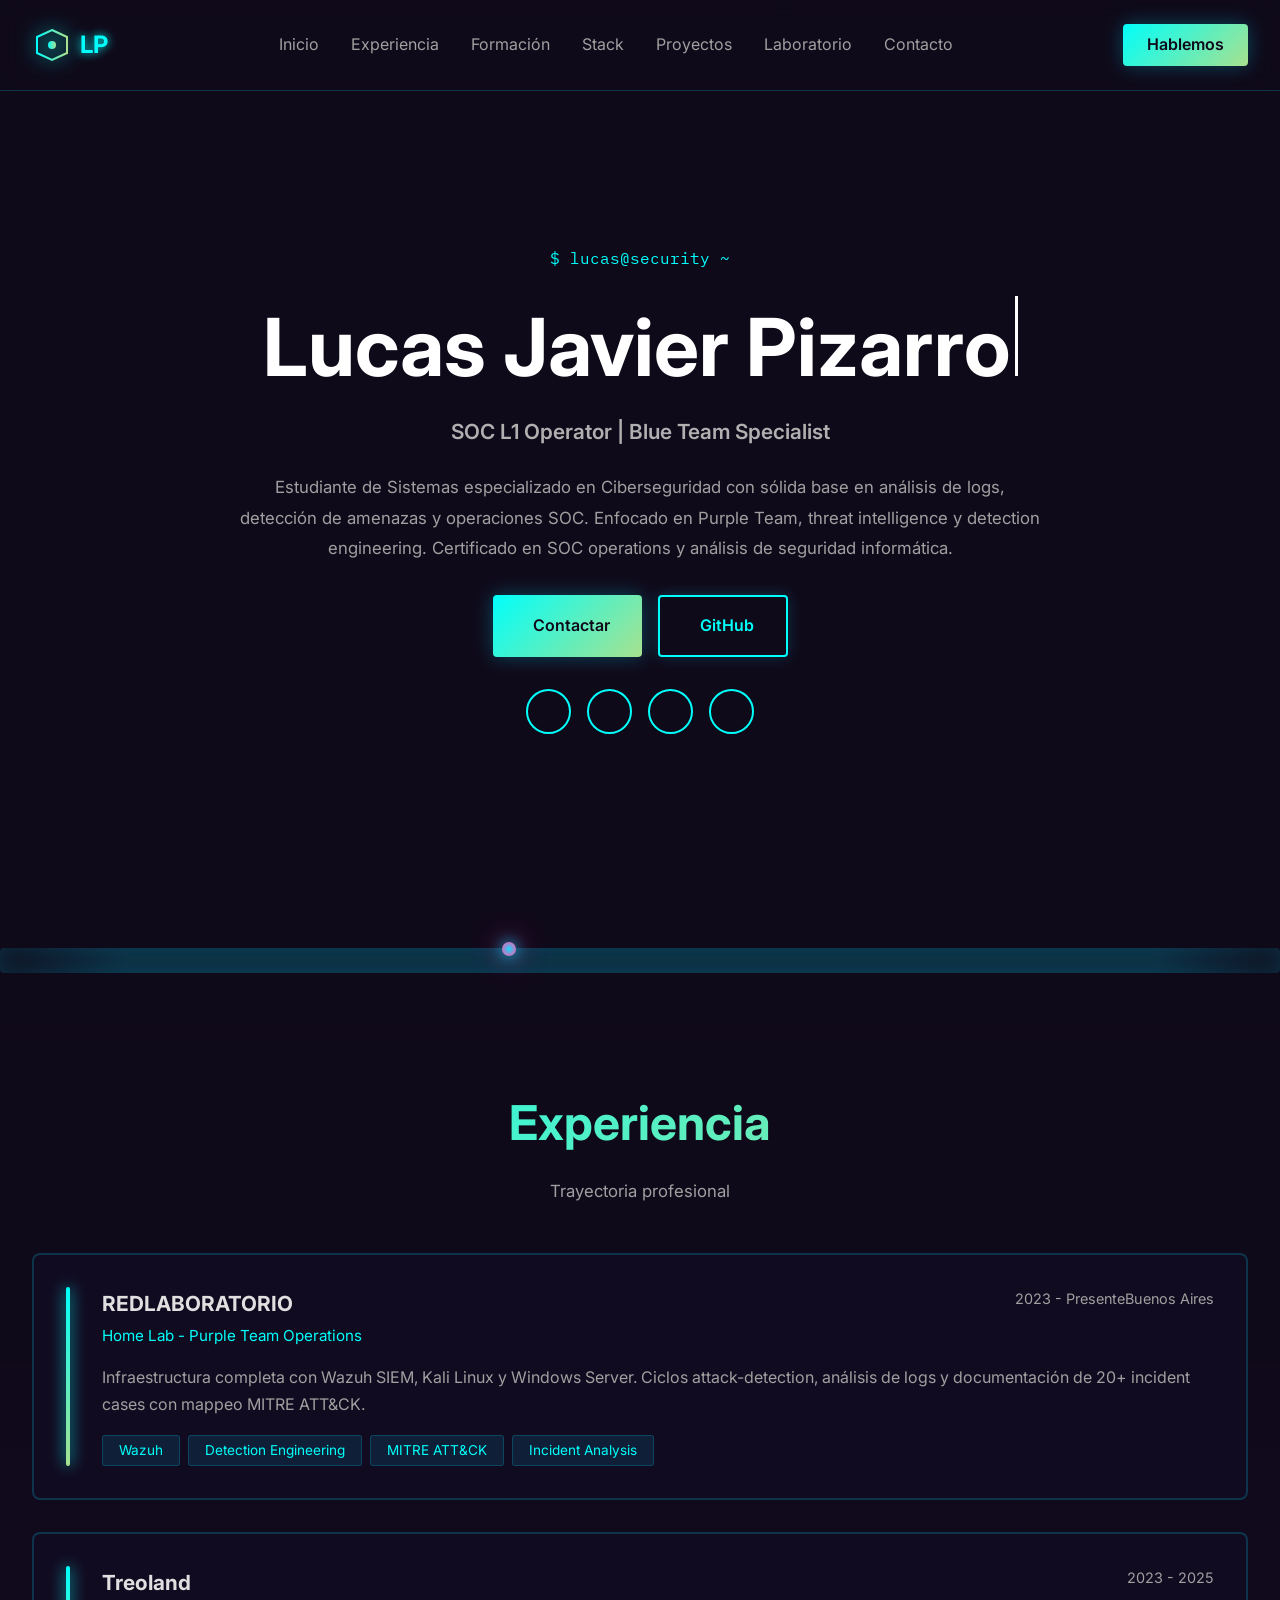
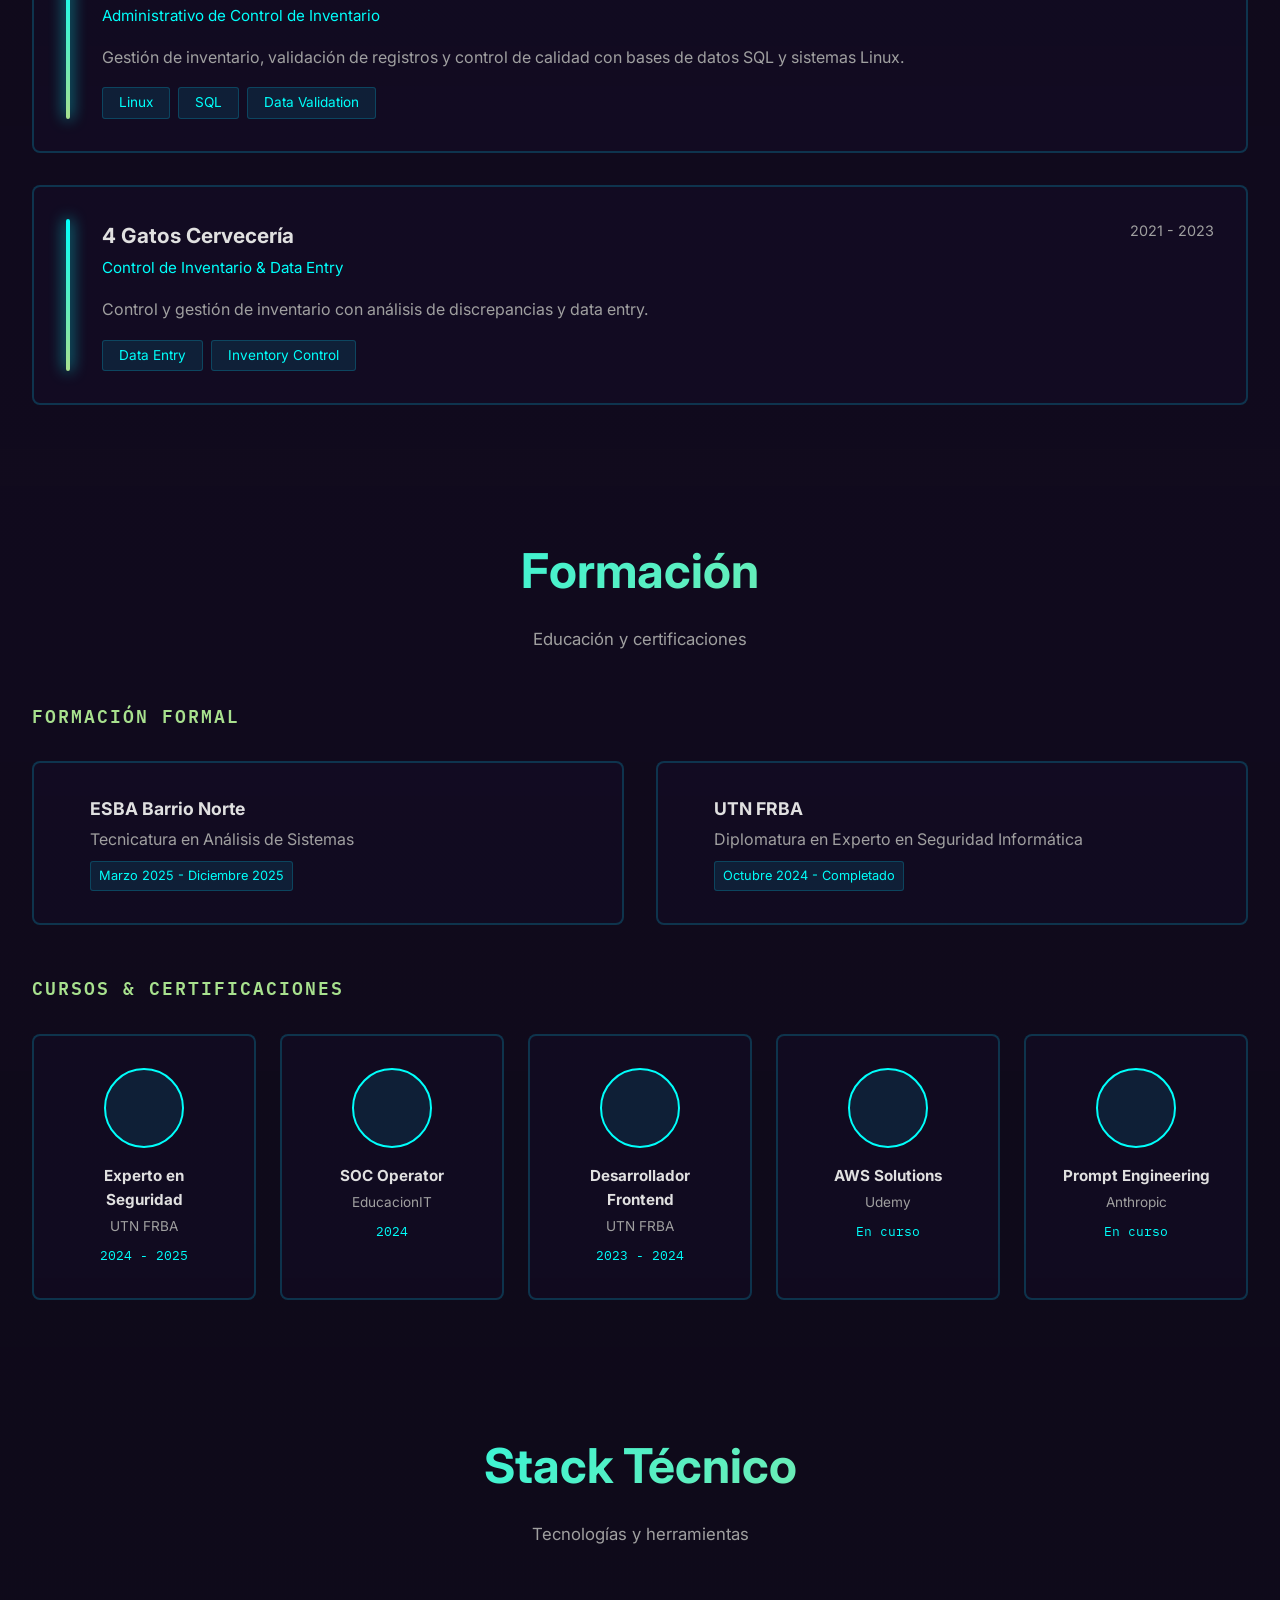
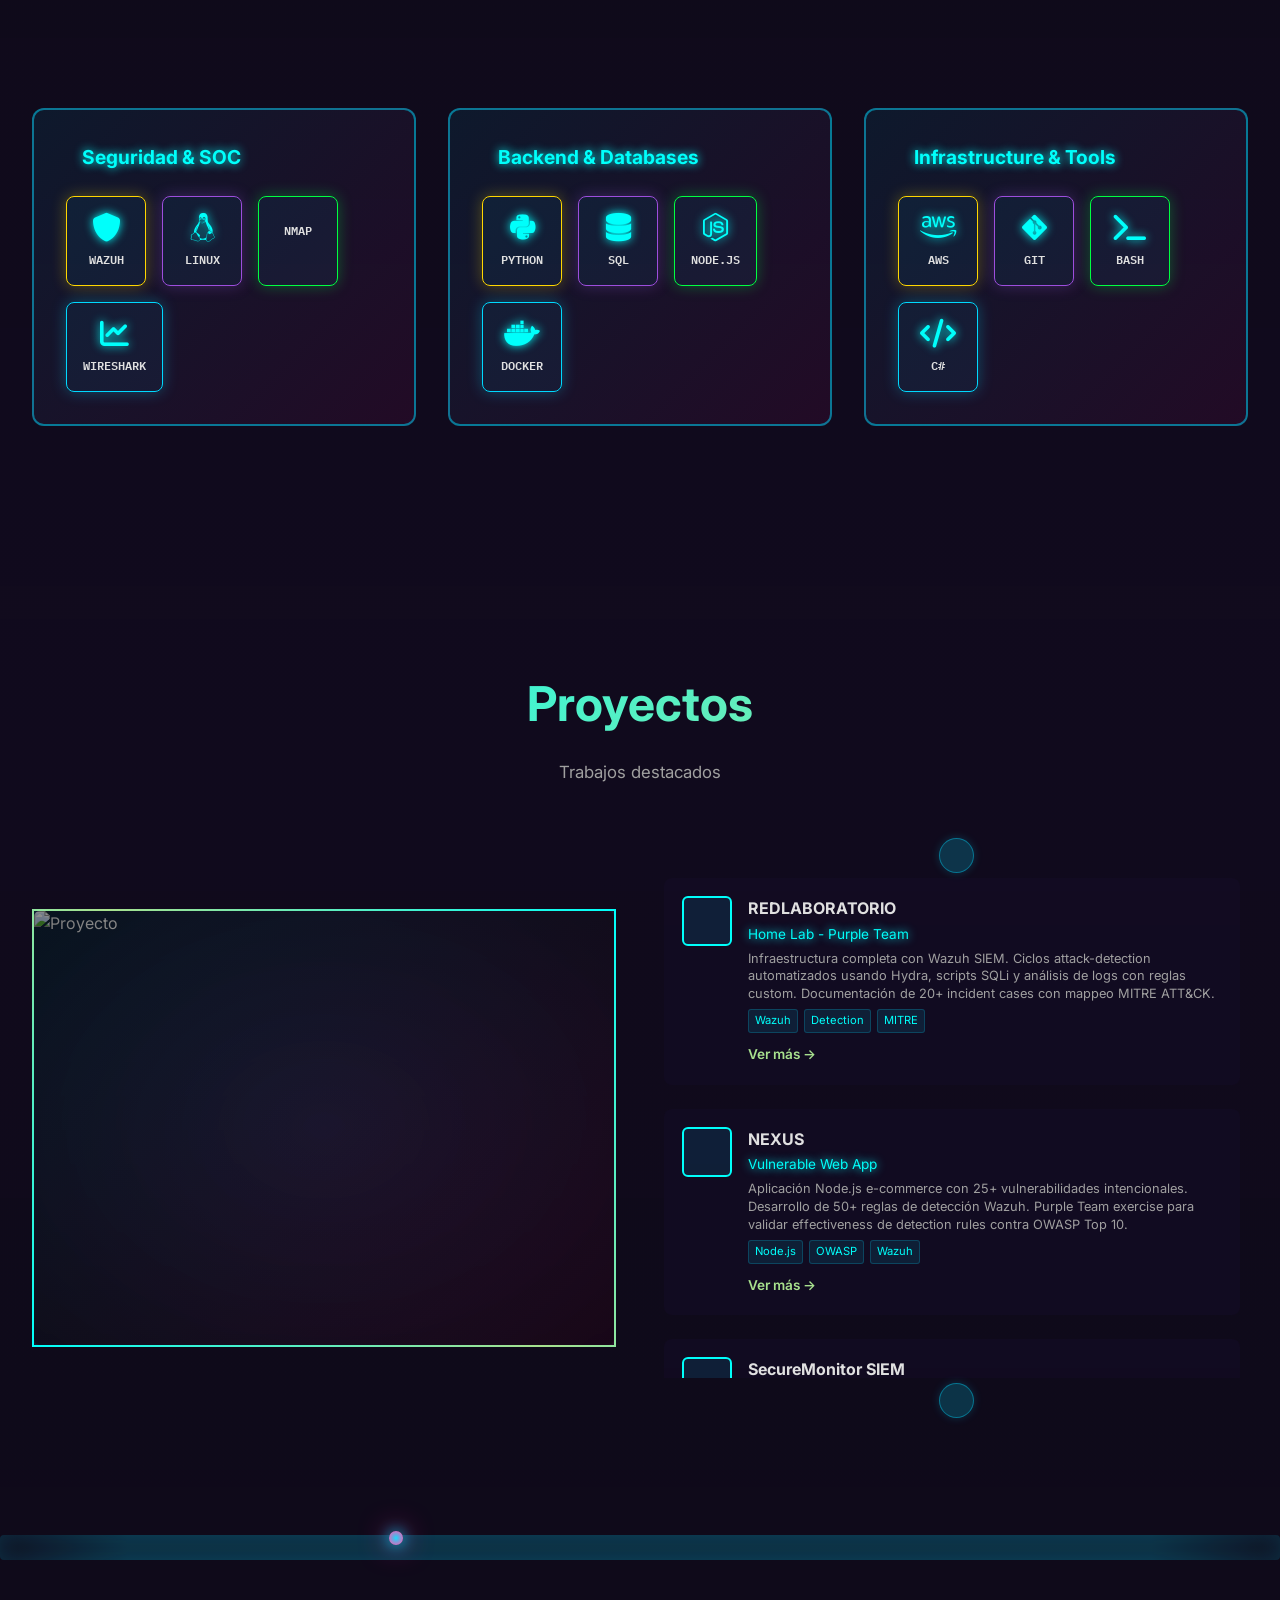
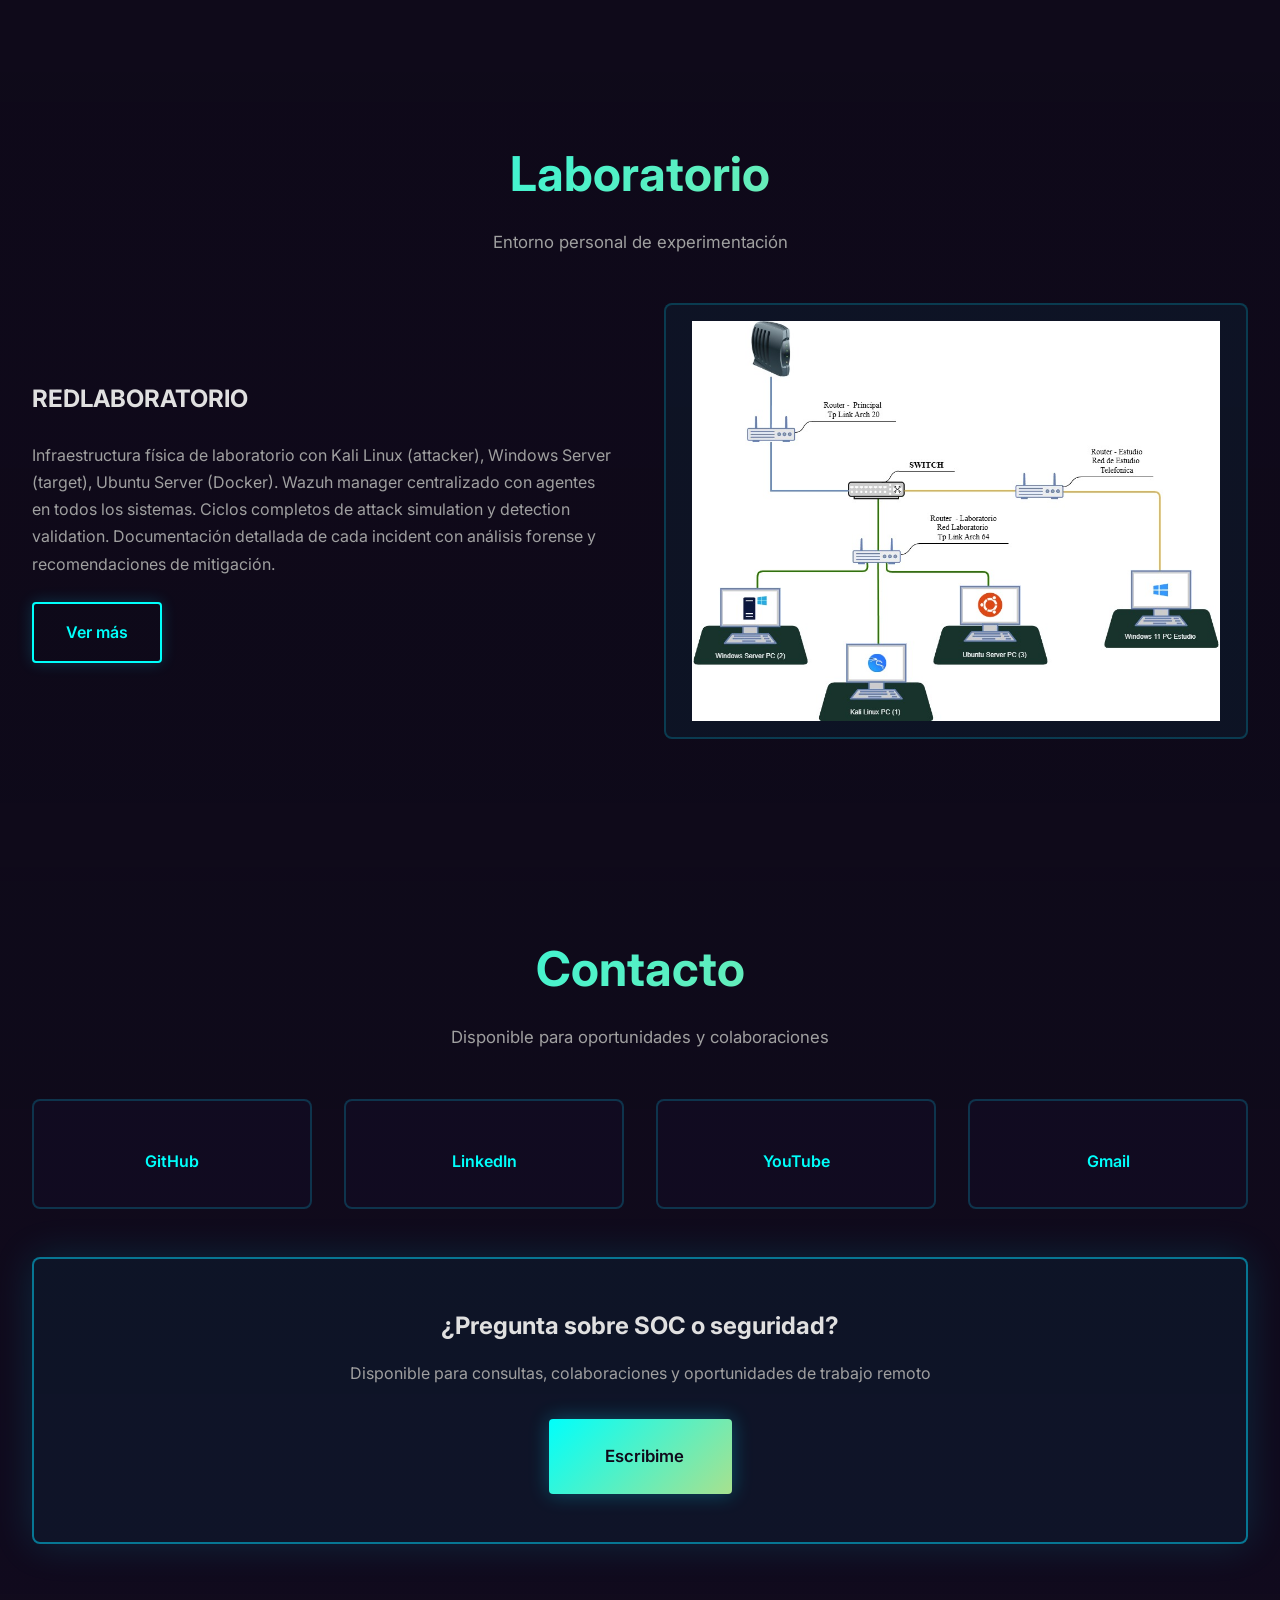
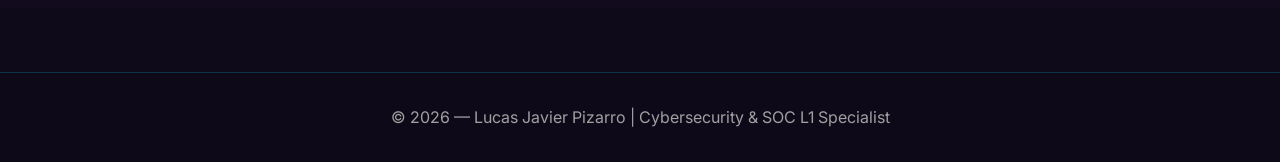
==== commit 7c9b8f62: "Proyectos add" ====
--- a/index.html
+++ b/index.html
@@ -246,7 +246,7 @@
       <div class="proyectos-cards-wrapper">
         <button class="proyecto-btn proyecto-btn-up" onclick="scrollProyectosUp()"><i class="ri-arrow-up-s-line"></i></button>
         <div class="proyectos-cards" id="proyectosCards">
-          <div class="proyecto-card" data-img="https://via.placeholder.com/400x400?text=REDLABORATORIO">
+          <div class="proyecto-card" data-img="proyecto HOMELAB.png">
             <div class="proyecto-icon"><i class="ri-shield-check-line"></i></div>
             <div class="proyecto-info">
               <h3>REDLABORATORIO</h3>
--- a/styles.css
+++ b/styles.css
@@ -1,8 +1,8 @@
 :root {
   --bg-primary: #0f0a1a;
   --bg-secondary: #1a0f2e;
-  --neon-cyan: #00d9ff;
-  --neon-magenta: #ff1493;
+  --neon-cyan: #00fffb;
+  --neon-magenta: #a8e18e;
   --text-primary: #e0e0e0;
   --text-secondary: #a0a0a0;
   --border-color: rgba(0, 217, 255, 0.2);
@@ -11,8 +11,16 @@
   --font-sans: 'Inter', sans-serif;
 }
 
-* { margin: 0; padding: 0; box-sizing: border-box; }
-html { scroll-behavior: smooth; }
+* {
+  margin: 0;
+  padding: 0;
+  box-sizing: border-box;
+}
+
+html {
+  scroll-behavior: smooth;
+}
+
 body {
   font-family: var(--font-sans);
   background-color: var(--bg-primary);
@@ -20,10 +28,21 @@
   line-height: 1.6;
   overflow-x: hidden;
 }
-.container { max-width: 1400px; margin: 0 auto; padding: 0 2rem; }
-
-::-webkit-scrollbar { width: 12px; }
-::-webkit-scrollbar-track { background: var(--bg-secondary); }
+
+.container {
+  max-width: 1400px;
+  margin: 0 auto;
+  padding: 0 2rem;
+}
+
+::-webkit-scrollbar {
+  width: 12px;
+}
+
+::-webkit-scrollbar-track {
+  background: var(--bg-secondary);
+}
+
 ::-webkit-scrollbar-thumb {
   background: linear-gradient(180deg, var(--neon-cyan), var(--neon-magenta));
   border-radius: 6px;
@@ -41,7 +60,12 @@
   padding: 1.5rem 0;
 }
 
-.navbar-content { display: flex; align-items: center; justify-content: space-between; }
+.navbar-content {
+  display: flex;
+  align-items: center;
+  justify-content: space-between;
+}
+
 .logo {
   display: flex;
   align-items: center;
@@ -52,7 +76,10 @@
   text-shadow: 0 0 10px var(--neon-cyan);
   animation: logoBounce 3s ease-in-out infinite;
 }
-.logo svg { filter: drop-shadow(0 0 10px var(--neon-cyan)); }
+
+.logo svg {
+  filter: drop-shadow(0 0 10px var(--neon-cyan));
+}
 
 .nav-links {
   display: flex;
@@ -82,7 +109,9 @@
   text-shadow: 0 0 10px var(--neon-cyan);
 }
 
-.nav-links a:hover::after { width: 100%; }
+.nav-links a:hover::after {
+  width: 100%;
+}
 
 .nav-cta {
   background: linear-gradient(135deg, var(--neon-cyan), var(--neon-magenta));
@@ -112,7 +141,10 @@
   z-index: 1;
 }
 
-.hero-content { text-align: center; }
+.hero-content {
+  text-align: center;
+}
+
 .hero-label {
   font-family: var(--font-mono);
   color: var(--neon-cyan);
@@ -205,7 +237,10 @@
   box-shadow: 0 0 30px rgba(0, 217, 255, 0.5);
 }
 
-.btn-large { padding: 1.5rem 3rem; font-size: 1.05rem; }
+.btn-large {
+  padding: 1.5rem 3rem;
+  font-size: 1.05rem;
+}
 
 .hero-socials {
   display: flex;
@@ -263,9 +298,15 @@
 }
 
 /* EXPERIENCIA */
-.experiencia { background: linear-gradient(180deg, rgba(15, 10, 26, 0.3) 0%, rgba(26, 15, 46, 0.2) 100%); }
-
-.exp-list { display: flex; flex-direction: column; gap: 2rem; }
+.experiencia {
+  background: linear-gradient(180deg, rgba(15, 10, 26, 0.3) 0%, rgba(26, 15, 46, 0.2) 100%);
+}
+
+.exp-list {
+  display: flex;
+  flex-direction: column;
+  gap: 2rem;
+}
 
 .exp-card {
   display: flex;
@@ -291,12 +332,40 @@
   box-shadow: 0 0 15px var(--neon-cyan);
 }
 
-.exp-content { flex: 1; }
-.exp-header { display: flex; justify-content: space-between; align-items: flex-start; margin-bottom: 1rem; flex-wrap: wrap; gap: 1rem; }
-.exp-header h3 { font-size: 1.3rem; }
-.exp-role { color: var(--neon-cyan); font-size: 0.95rem; margin-top: 4px; }
-.exp-meta { text-align: right; font-size: 0.9rem; color: var(--text-secondary); }
-.exp-desc { color: var(--text-secondary); margin-bottom: 1rem; line-height: 1.7; }
+.exp-content {
+  flex: 1;
+}
+
+.exp-header {
+  display: flex;
+  justify-content: space-between;
+  align-items: flex-start;
+  margin-bottom: 1rem;
+  flex-wrap: wrap;
+  gap: 1rem;
+}
+
+.exp-header h3 {
+  font-size: 1.3rem;
+}
+
+.exp-role {
+  color: var(--neon-cyan);
+  font-size: 0.95rem;
+  margin-top: 4px;
+}
+
+.exp-meta {
+  text-align: right;
+  font-size: 0.9rem;
+  color: var(--text-secondary);
+}
+
+.exp-desc {
+  color: var(--text-secondary);
+  margin-bottom: 1rem;
+  line-height: 1.7;
+}
 
 .exp-tags {
   display: flex;
@@ -314,7 +383,9 @@
 }
 
 /* FORMACIÓN */
-.formacion { background: linear-gradient(180deg, rgba(26, 15, 46, 0.2) 0%, rgba(15, 10, 26, 0.3) 100%); }
+.formacion {
+  background: linear-gradient(180deg, rgba(26, 15, 46, 0.2) 0%, rgba(15, 10, 26, 0.3) 100%);
+}
 
 .subsection-label {
   font-size: 1.1rem;
@@ -349,9 +420,21 @@
   transform: translateY(-8px);
 }
 
-.formacion-icon { font-size: 2.5rem; color: var(--neon-cyan); text-shadow: 0 0 15px var(--neon-cyan); }
-.formacion-info h4 { font-size: 1.1rem; margin-bottom: 4px; }
-.formacion-info p { color: var(--text-secondary); margin-bottom: 8px; }
+.formacion-icon {
+  font-size: 2.5rem;
+  color: var(--neon-cyan);
+  text-shadow: 0 0 15px var(--neon-cyan);
+}
+
+.formacion-info h4 {
+  font-size: 1.1rem;
+  margin-bottom: 4px;
+}
+
+.formacion-info p {
+  color: var(--text-secondary);
+  margin-bottom: 8px;
+}
 
 .badge {
   display: inline-block;
@@ -402,14 +485,32 @@
   color: var(--neon-cyan);
 }
 
-.cert-card h4 { font-size: 0.95rem; margin-bottom: 4px; }
-.cert-card p { color: var(--text-secondary); font-size: 0.85rem; margin-bottom: 8px; }
-.cert-date { color: var(--neon-cyan); font-size: 0.8rem; font-family: var(--font-mono); }
+.cert-card h4 {
+  font-size: 0.95rem;
+  margin-bottom: 4px;
+}
+
+.cert-card p {
+  color: var(--text-secondary);
+  font-size: 0.85rem;
+  margin-bottom: 8px;
+}
+
+.cert-date {
+  color: var(--neon-cyan);
+  font-size: 0.8rem;
+  font-family: var(--font-mono);
+}
 
 /* STACK TÉCNICO */
-.stack-tecnico { background: linear-gradient(180deg, rgba(15, 10, 26, 0.3) 0%, rgba(26, 15, 46, 0.2) 100%); }
-
-.stack-layout { position: relative; padding: 2rem 0; }
+.stack-tecnico {
+  background: linear-gradient(180deg, rgba(15, 10, 26, 0.3) 0%, rgba(26, 15, 46, 0.2) 100%);
+}
+
+.stack-layout {
+  position: relative;
+  padding: 2rem 0;
+}
 
 .stack-line-top,
 .stack-line-bottom {
@@ -536,7 +637,9 @@
 }
 
 /* PROYECTOS */
-.proyectos { background: linear-gradient(180deg, rgba(26, 15, 46, 0.2) 0%, rgba(15, 10, 26, 0.3) 100%); }
+.proyectos {
+  background: linear-gradient(180deg, rgba(26, 15, 46, 0.2) 0%, rgba(15, 10, 26, 0.3) 100%);
+}
 
 .proyectos-layout {
   display: grid;
@@ -547,23 +650,29 @@
 }
 
 @media (max-width: 1024px) {
-  .proyectos-layout { grid-template-columns: 1fr; }
+  .proyectos-layout {
+    grid-template-columns: 1fr;
+  }
 }
 
 .proyecto-imagen {
   position: relative;
   width: 100%;
+  height: px;
   aspect-ratio: 4 / 3;
   border-radius: 8px;
   overflow: hidden;
   background: linear-gradient(135deg, rgba(0, 217, 255, 0.1), rgba(255, 20, 147, 0.1));
   max-width: 100%;
+  border: 2px solid;
+  border-image: linear-gradient(45deg, var(--neon-cyan), var(--neon-magenta), var(--neon-cyan)) 1;
+  animation: neonGlow 3s infinite;
 }
 
 .proyecto-img-display {
   width: 100%;
   height: 100%;
-  object-fit: cover;
+  object-fit: contain;
   filter: brightness(0.9);
   transition: all 500ms ease;
 }
@@ -576,9 +685,9 @@
   pointer-events: none;
 }
 
-.proyectos-cards-wrapper { 
-  display: flex; 
-  flex-direction: column; 
+.proyectos-cards-wrapper {
+  display: flex;
+  flex-direction: column;
   overflow: visible;
   position: relative;
   align-items: center;
@@ -625,9 +734,17 @@
   max-height: 500px;
 }
 
-.proyectos-cards::-webkit-scrollbar { display: none; }
-.proyectos-cards::-webkit-scrollbar-track { display: none; }
-.proyectos-cards::-webkit-scrollbar-thumb { display: none; }
+.proyectos-cards::-webkit-scrollbar {
+  display: none;
+}
+
+.proyectos-cards::-webkit-scrollbar-track {
+  display: none;
+}
+
+.proyectos-cards::-webkit-scrollbar-thumb {
+  display: none;
+}
 
 .proyecto-card {
   display: flex;
@@ -669,10 +786,28 @@
   transform: scale(1.15);
 }
 
-.proyecto-info { flex: 1; }
-.proyecto-card h3 { font-size: 1rem; margin-bottom: 2px; }
-.proyecto-subtitle { color: var(--neon-cyan); font-size: 0.85rem; margin-bottom: 4px; text-shadow: 0 0 10px var(--neon-cyan); }
-.proyecto-desc { color: var(--text-secondary); margin-bottom: 6px; font-size: 0.8rem; line-height: 1.4; }
+.proyecto-info {
+  flex: 1;
+}
+
+.proyecto-card h3 {
+  font-size: 1rem;
+  margin-bottom: 2px;
+}
+
+.proyecto-subtitle {
+  color: var(--neon-cyan);
+  font-size: 0.85rem;
+  margin-bottom: 4px;
+  text-shadow: 0 0 10px var(--neon-cyan);
+}
+
+.proyecto-desc {
+  color: var(--text-secondary);
+  margin-bottom: 6px;
+  font-size: 0.8rem;
+  line-height: 1.4;
+}
 
 .proyecto-tags {
   display: flex;
@@ -729,20 +864,22 @@
   background: linear-gradient(135deg, #0f0a1a 0%, #1a0f2e 100%);
 }
 
-.lab-slide:nth-child(1) { 
-  opacity: 1; 
+.lab-slide:nth-child(1) {
+  opacity: 1;
   background-image: url('./imagenselec3.JPG');
   background-size: cover;
   background-position: center;
   background-attachment: fixed;
 }
-.lab-slide:nth-child(2) { 
+
+.lab-slide:nth-child(2) {
   background-image: url('./_DSC3301.png');
   background-size: cover;
   background-position: center;
   background-attachment: fixed;
 }
-.lab-slide:nth-child(3) { 
+
+.lab-slide:nth-child(3) {
   background-image: url('./_DSC3301.png');
   background-size: cover;
   background-position: center;
@@ -764,11 +901,21 @@
 }
 
 @media (max-width: 768px) {
-  .lab-content { grid-template-columns: 1fr; }
-}
-
-.lab-description h3 { font-size: 1.5rem; margin-bottom: 1.5rem; }
-.lab-description p { color: var(--text-secondary); margin-bottom: 1.5rem; line-height: 1.7; }
+  .lab-content {
+    grid-template-columns: 1fr;
+  }
+}
+
+.lab-description h3 {
+  font-size: 1.5rem;
+  margin-bottom: 1.5rem;
+}
+
+.lab-description p {
+  color: var(--text-secondary);
+  margin-bottom: 1.5rem;
+  line-height: 1.7;
+}
 
 .lab-diagram {
   display: flex;
@@ -798,7 +945,9 @@
 }
 
 /* CONTACTO */
-.contacto { background: linear-gradient(180deg, rgba(15, 10, 26, 0.3) 0%, rgba(26, 15, 46, 0.2) 100%); }
+.contacto {
+  background: linear-gradient(180deg, rgba(15, 10, 26, 0.3) 0%, rgba(26, 15, 46, 0.2) 100%);
+}
 
 .contacto-grid {
   display: grid;
@@ -823,7 +972,9 @@
   animation: fadeInUp 0.7s ease-out;
 }
 
-.contact-item i { font-size: 1.8rem; }
+.contact-item i {
+  font-size: 1.8rem;
+}
 
 .contact-item:hover {
   border-color: var(--neon-magenta);
@@ -841,8 +992,15 @@
   box-shadow: 0 0 40px rgba(0, 217, 255, 0.15);
 }
 
-.cta-section h3 { font-size: 1.5rem; margin-bottom: 1rem; }
-.cta-section p { color: var(--text-secondary); margin-bottom: 2rem; }
+.cta-section h3 {
+  font-size: 1.5rem;
+  margin-bottom: 1rem;
+}
+
+.cta-section p {
+  color: var(--text-secondary);
+  margin-bottom: 2rem;
+}
 
 /* FOOTER */
 .footer {
@@ -881,35 +1039,87 @@
 
 /* ANIMATIONS */
 @keyframes logoBounce {
-  0%, 100% { transform: translateY(0px); }
-  25% { transform: translateY(-12px); }
-  50% { transform: translateY(0px); }
-  75% { transform: translateY(-8px); }
+
+  0%,
+  100% {
+    transform: translateY(0px);
+  }
+
+  25% {
+    transform: translateY(-12px);
+  }
+
+  50% {
+    transform: translateY(0px);
+  }
+
+  75% {
+    transform: translateY(-8px);
+  }
 }
 
 @keyframes blink {
-  0%, 49%, 100% { opacity: 1; }
-  50%, 99% { opacity: 0; }
+
+  0%,
+  49%,
+  100% {
+    opacity: 1;
+  }
+
+  50%,
+  99% {
+    opacity: 0;
+  }
 }
 
 @keyframes lineFlow {
-  0%, 100% { opacity: 0.7; stroke-width: 3px; }
-  50% { opacity: 1; stroke-width: 4px; }
+
+  0%,
+  100% {
+    opacity: 0.7;
+    stroke-width: 3px;
+  }
+
+  50% {
+    opacity: 1;
+    stroke-width: 4px;
+  }
 }
 
 @keyframes binaryFall {
-  0% { transform: translateY(-100vh) rotateZ(0deg); opacity: 1; }
-  100% { transform: translateY(100vh) rotateZ(360deg); opacity: 0; }
+  0% {
+    transform: translateY(-100vh) rotateZ(0deg);
+    opacity: 1;
+  }
+
+  100% {
+    transform: translateY(100vh) rotateZ(360deg);
+    opacity: 0;
+  }
 }
 
 @keyframes pulse {
-  0%, 100% { opacity: 1; }
-  50% { opacity: 0.6; }
+
+  0%,
+  100% {
+    opacity: 1;
+  }
+
+  50% {
+    opacity: 0.6;
+  }
 }
 
 @keyframes glow {
-  0%, 100% { text-shadow: 0 0 10px var(--neon-cyan); }
-  50% { text-shadow: 0 0 20px var(--neon-cyan), 0 0 30px var(--neon-magenta); }
+
+  0%,
+  100% {
+    text-shadow: 0 0 10px var(--neon-cyan);
+  }
+
+  50% {
+    text-shadow: 0 0 20px var(--neon-cyan), 0 0 30px var(--neon-magenta);
+  }
 }
 
 @keyframes fadeInUp {
@@ -917,6 +1127,7 @@
     opacity: 0;
     transform: translateY(30px);
   }
+
   to {
     opacity: 1;
     transform: translateY(0);
@@ -962,13 +1173,38 @@
 }
 
 @keyframes fadeOutTrail {
-  0% { opacity: 1; }
-  100% { opacity: 0; }
+  0% {
+    opacity: 1;
+  }
+
+  100% {
+    opacity: 0;
+  }
 }
 
 @media (max-width: 768px) {
-  .nav-links { display: none; }
-  .hero-name { font-size: 2rem; }
-  .stack-containers { grid-template-columns: 1fr; }
-  .contacto-grid { grid-template-columns: repeat(2, 1fr); }
-}
+  .nav-links {
+    display: none;
+  }
+
+  .hero-name {
+    font-size: 2rem;
+  }
+
+  .stack-containers {
+    grid-template-columns: 1fr;
+  }
+
+  .contacto-grid {
+    grid-template-columns: repeat(2, 1fr);
+  }
+}
+
+@keyframes neonGlow {
+  0%, 100% {
+    box-shadow: 0 0 10px var(--neon-cyan), inset 0 0 10px rgba(0, 255, 255, 0.2);
+  }
+  50% {
+    box-shadow: 0 0 20px var(--neon-magenta), inset 0 0 20px rgba(255, 0, 255, 0.2);
+  }
+}
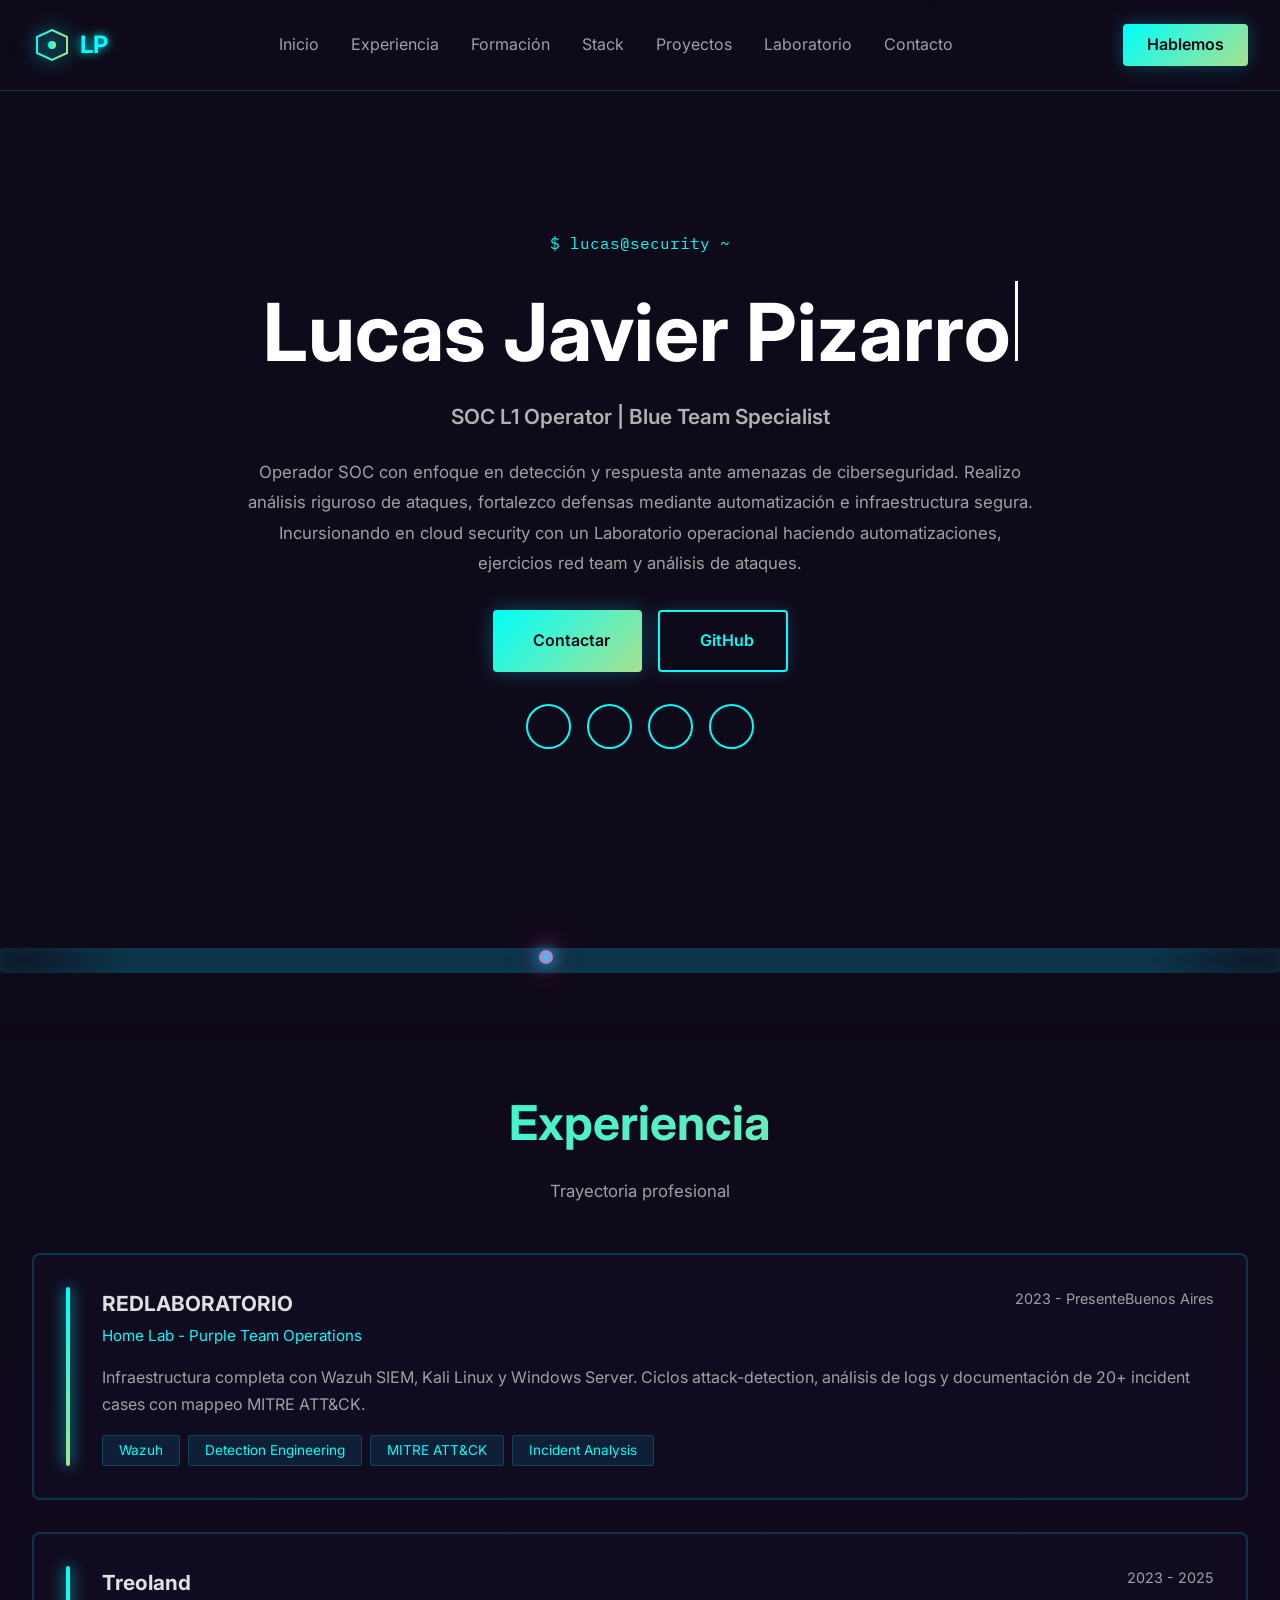
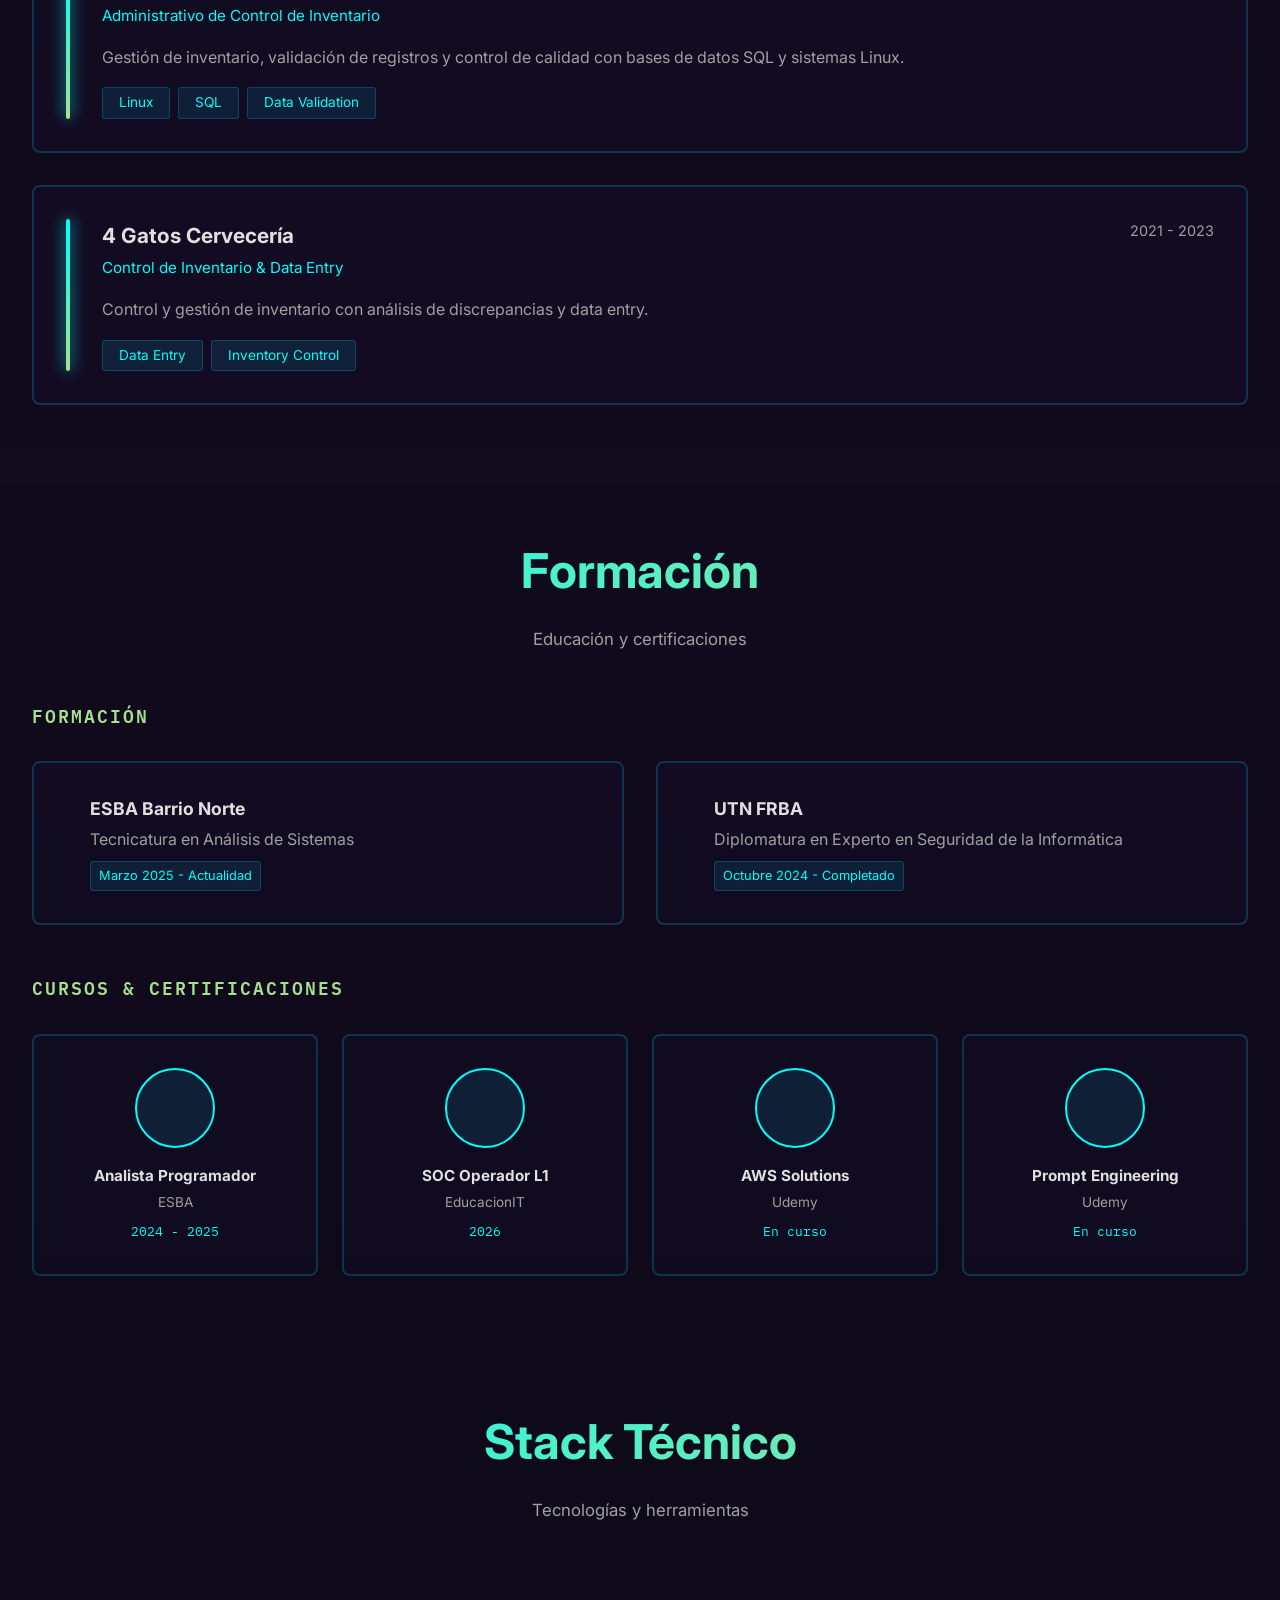
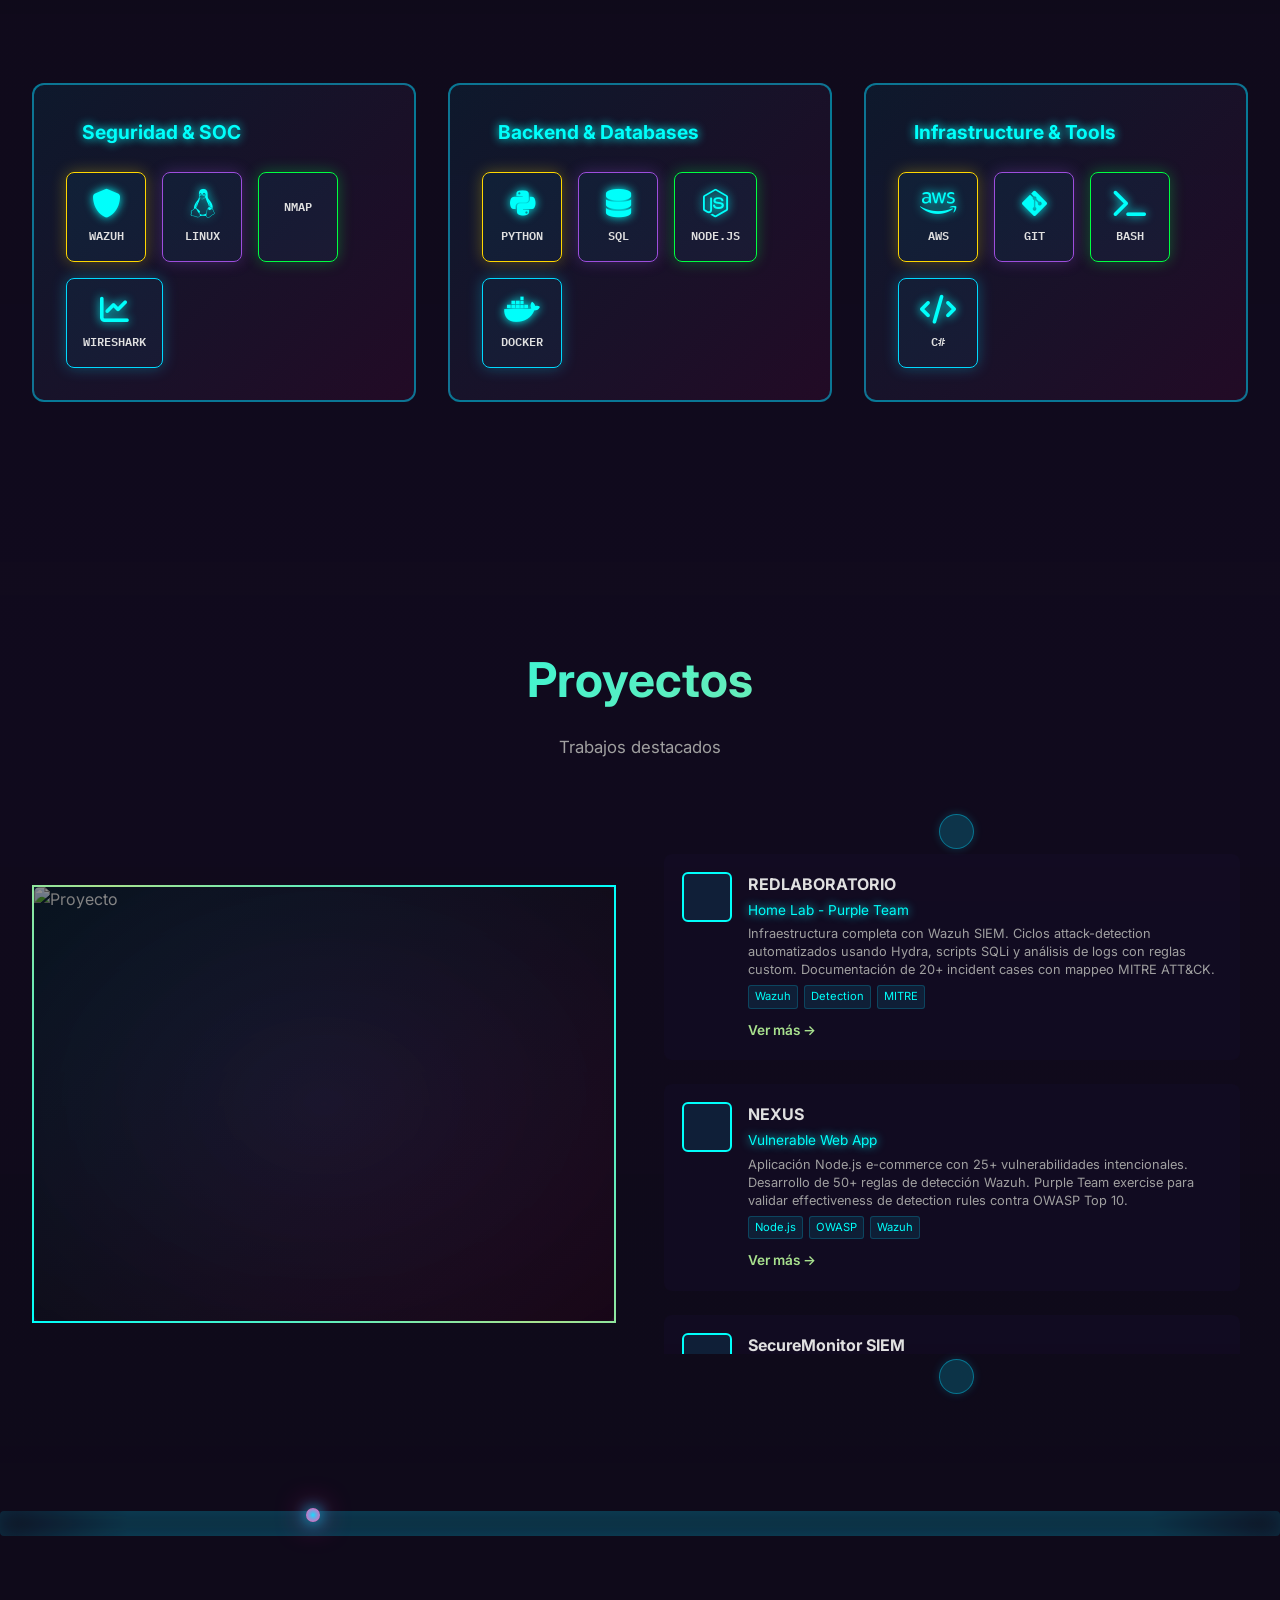
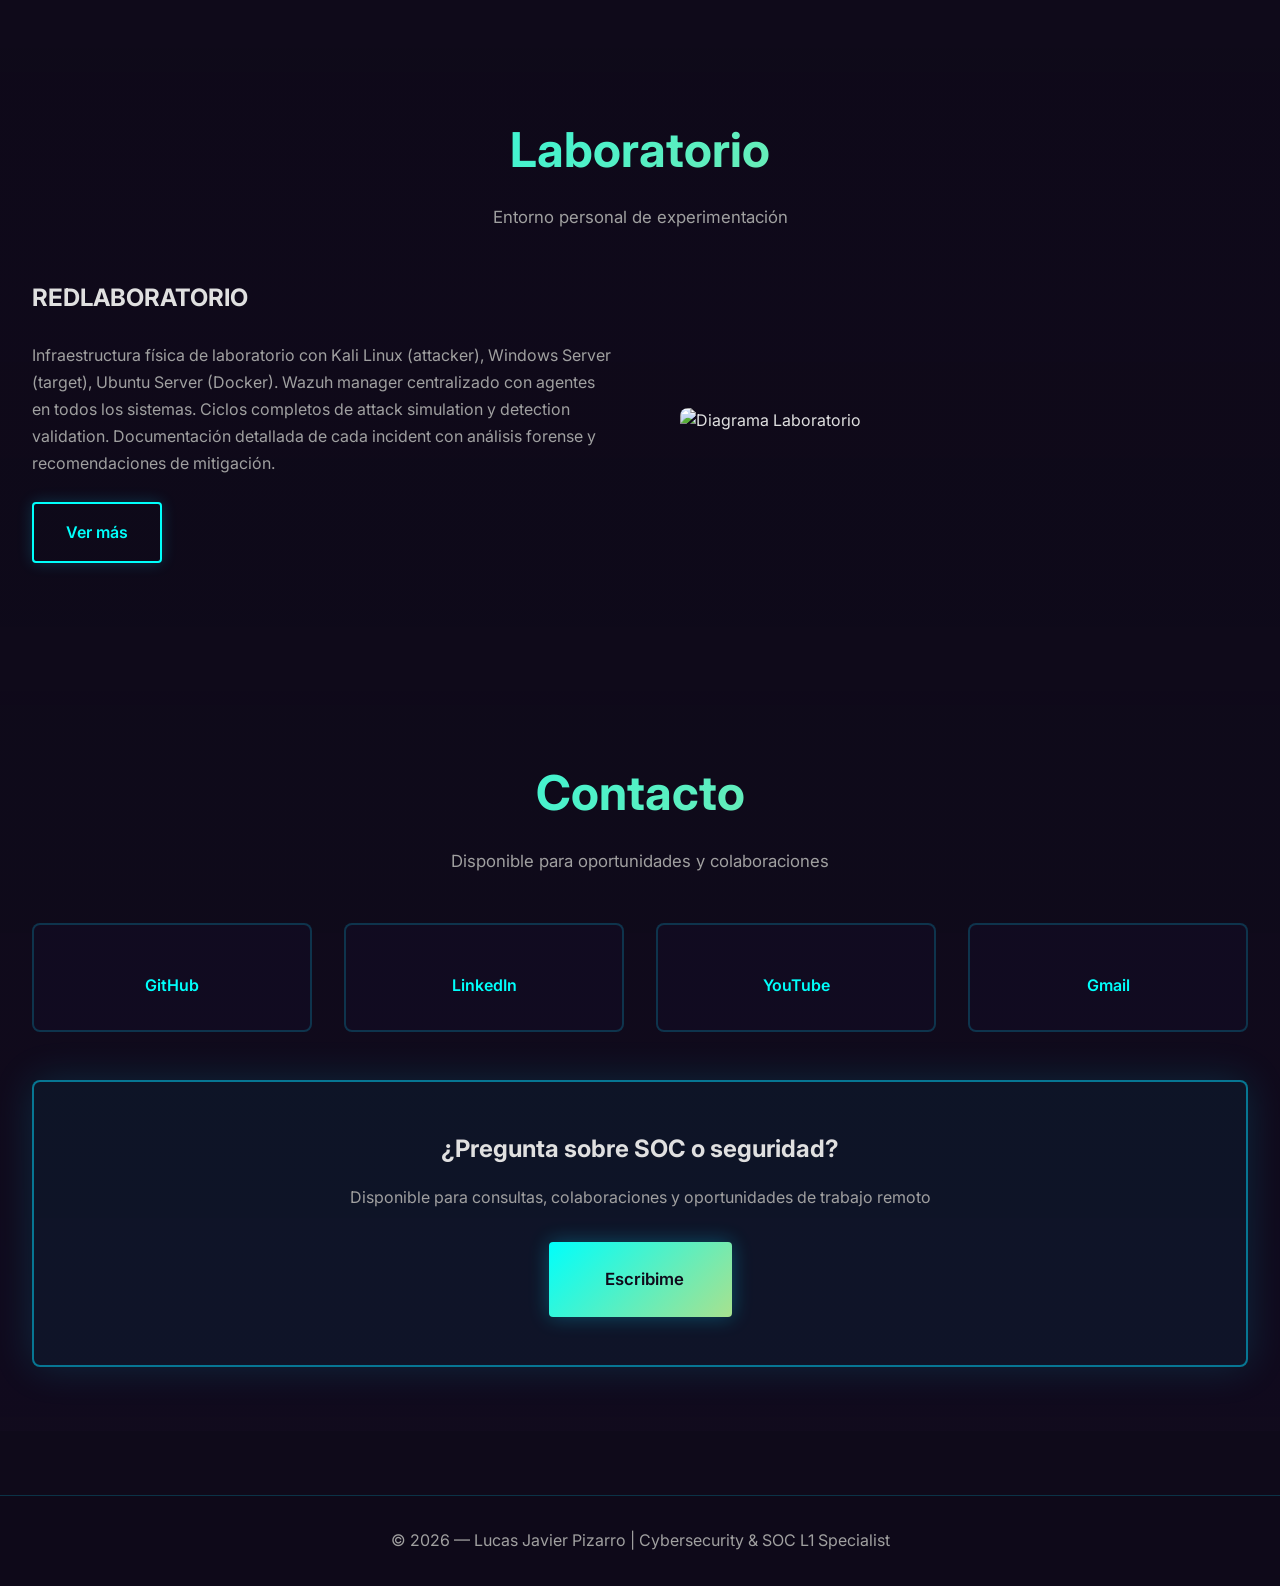
==== commit f7c94b76: "Act. 2" ====
--- a/index.html
+++ b/index.html
@@ -1,348 +1,404 @@
 <!DOCTYPE html>
 <html lang="es">
+
 <head>
   <meta charset="UTF-8">
   <meta name="viewport" content="width=device-width, initial-scale=1.0">
   <meta name="description" content="Lucas Pizarro - Cybersecurity Analyst & SOC L1">
   <title>Lucas Pizarro | Cybersecurity & SOC L1</title>
-  <link href="https://fonts.googleapis.com/css2?family=IBM+Plex+Mono:wght@400;600;700&family=Inter:wght@300;400;500;600;700&display=swap" rel="stylesheet">
+  <link
+    href="https://fonts.googleapis.com/css2?family=IBM+Plex+Mono:wght@400;600;700&family=Inter:wght@300;400;500;600;700&display=swap"
+    rel="stylesheet">
   <link href="https://cdn.jsdelivr.net/npm/remixicon@3.5.0/fonts/remixicon.css" rel="stylesheet">
   <link rel="stylesheet" href="https://cdnjs.cloudflare.com/ajax/libs/font-awesome/6.5.0/css/all.min.css">
   <link rel="stylesheet" href="styles.css">
 </head>
+
 <body>
 
-<div class="matrix-bg"></div>
-
-<!-- NAVBAR -->
-<header class="navbar">
-  <div class="container">
-    <div class="navbar-content">
-      <div class="logo" id="animLogo">
-        <svg width="40" height="40" viewBox="0 0 40 40" fill="none">
-          <path d="M20 5L35 12V28L20 35L5 28V12L20 5Z" stroke="url(#logoGrad)" stroke-width="2" fill="none"/>
-          <circle cx="20" cy="20" r="4" fill="url(#logoGrad)"/>
-          <defs><linearGradient id="logoGrad"><stop offset="0%" style="stop-color:var(--neon-cyan)"/><stop offset="100%" style="stop-color:var(--neon-magenta)"/></linearGradient></defs>
-        </svg>
-        <span>LP</span>
-      </div>
-      <nav class="nav-links">
-        <a href="#inicio">Inicio</a>
-        <a href="#experiencia">Experiencia</a>
-        <a href="#formacion">Formación</a>
-        <a href="#stack">Stack</a>
-        <a href="#proyectos">Proyectos</a>
-        <a href="#laboratorio">Laboratorio</a>
-        <a href="#contacto">Contacto</a>
-      </nav>
-      <a href="#contacto" class="nav-cta">Hablemos</a>
-    </div>
+  <div class="matrix-bg"></div>
+
+  <!-- NAVBAR -->
+  <header class="navbar">
+    <div class="container">
+      <div class="navbar-content">
+        <div class="logo" id="animLogo">
+          <svg width="40" height="40" viewBox="0 0 40 40" fill="none">
+            <path d="M20 5L35 12V28L20 35L5 28V12L20 5Z" stroke="url(#logoGrad)" stroke-width="2" fill="none" />
+            <circle cx="20" cy="20" r="4" fill="url(#logoGrad)" />
+            <defs>
+              <linearGradient id="logoGrad">
+                <stop offset="0%" style="stop-color:var(--neon-cyan)" />
+                <stop offset="100%" style="stop-color:var(--neon-magenta)" />
+              </linearGradient>
+            </defs>
+          </svg>
+          <span>LP</span>
+        </div>
+        <nav class="nav-links">
+          <a href="#inicio">Inicio</a>
+          <a href="#experiencia">Experiencia</a>
+          <a href="#formacion">Formación</a>
+          <a href="#stack">Stack</a>
+          <a href="#proyectos">Proyectos</a>
+          <a href="#laboratorio">Laboratorio</a>
+          <a href="#contacto">Contacto</a>
+        </nav>
+        <a href="#contacto" class="nav-cta">Hablemos</a>
+      </div>
+    </div>
+  </header>
+
+  <!-- HERO -->
+  <section class="hero" id="inicio">
+    <div class="container">
+      <div class="hero-content">
+        <div class="hero-label">$ lucas@security ~</div>
+        <h1 class="hero-name"><span class="typing-text"></span><span class="cursor"></span></h1>
+        <p class="hero-subtitle">SOC L1 Operator | Blue Team Specialist</p>
+        <p class="hero-description">Operador SOC con enfoque en detección y respuesta ante amenazas de ciberseguridad.
+          Realizo análisis riguroso de ataques, fortalezco defensas mediante automatización
+          e infraestructura segura. Incursionando en cloud security con un Laboratorio operacional haciendo 
+          automatizaciones, ejercicios red team y análisis de ataques. </p>
+        <div class="hero-actions">
+          <a href="#contacto" class="btn btn-primary"><i class="ri-mail-send-line"></i> Contactar</a>
+          <a href="https://github.com/lucasjavier708" target="_blank" class="btn btn-secondary"><i
+              class="ri-github-line"></i> GitHub</a>
+        </div>
+        <div class="hero-socials">
+          <a href="https://github.com/lucasjavier708" target="_blank"><i class="ri-github-line"></i></a>
+          <a href="https://www.linkedin.com/in/lucas-pizarro1492/" target="_blank"><i class="ri-linkedin-line"></i></a>
+          <a href="https://www.youtube.com/@L-security" target="_blank"><i class="ri-youtube-line"></i></a>
+          <a href="mailto:lucaspizarro.info@gmail.com"><i class="ri-mail-line"></i></a>
+        </div>
+      </div>
+    </div>
+  </section>
+
+  <!-- DIVIDER CON ANIMACIÓN TÚNEL -->
+  <div class="animated-divider">
+    <div class="tunnel-pulse"></div>
   </div>
-</header>
-
-<!-- HERO -->
-<section class="hero" id="inicio">
-  <div class="container">
-    <div class="hero-content">
-      <div class="hero-label">$ lucas@security ~</div>
-      <h1 class="hero-name"><span class="typing-text"></span><span class="cursor"></span></h1>
-      <p class="hero-subtitle">SOC L1 Operator | Blue Team Specialist</p>
-      <p class="hero-description">Estudiante de Sistemas especializado en Ciberseguridad con sólida base en análisis de logs, detección de amenazas y operaciones SOC. Enfocado en Purple Team, threat intelligence y detection engineering. Certificado en SOC operations y análisis de seguridad informática.</p>
-      <div class="hero-actions">
-        <a href="#contacto" class="btn btn-primary"><i class="ri-mail-send-line"></i> Contactar</a>
-        <a href="https://github.com/lucasjavier708" target="_blank" class="btn btn-secondary"><i class="ri-github-line"></i> GitHub</a>
-      </div>
-      <div class="hero-socials">
-        <a href="https://github.com/lucasjavier708" target="_blank"><i class="ri-github-line"></i></a>
-        <a href="https://www.linkedin.com/in/lucas-pizarro1492/" target="_blank"><i class="ri-linkedin-line"></i></a>
-        <a href="https://www.youtube.com/@L-security" target="_blank"><i class="ri-youtube-line"></i></a>
-        <a href="mailto:lucaspizarro.info@gmail.com"><i class="ri-mail-line"></i></a>
-      </div>
-    </div>
-  </div>
-</section>
-
-<!-- DIVIDER CON ANIMACIÓN TÚNEL -->
-<div class="animated-divider">
-  <div class="tunnel-pulse"></div>
-</div>
-
-<!-- EXPERIENCIA -->
-<section class="section experiencia" id="experiencia">
-  <div class="container">
-    <div class="section-header">
-      <h2 class="section-title">Experiencia</h2>
-      <p class="section-subtitle">Trayectoria profesional</p>
-    </div>
-    <div class="exp-list">
-      <div class="exp-card">
-        <div class="exp-bar"></div>
-        <div class="exp-content">
-          <div class="exp-header">
-            <div><h3>REDLABORATORIO</h3><p class="exp-role">Home Lab - Purple Team Operations</p></div>
-            <div class="exp-meta"><span>2023 - Presente</span><span>Buenos Aires</span></div>
-          </div>
-          <p class="exp-desc">Infraestructura completa con Wazuh SIEM, Kali Linux y Windows Server. Ciclos attack-detection, análisis de logs y documentación de 20+ incident cases con mappeo MITRE ATT&CK.</p>
-          <div class="exp-tags"><span>Wazuh</span><span>Detection Engineering</span><span>MITRE ATT&CK</span><span>Incident Analysis</span></div>
-        </div>
-      </div>
-      <div class="exp-card">
-        <div class="exp-bar"></div>
-        <div class="exp-content">
-          <div class="exp-header">
-            <div><h3>Treoland</h3><p class="exp-role">Administrativo de Control de Inventario</p></div>
-            <div class="exp-meta"><span>2023 - 2025</span></div>
-          </div>
-          <p class="exp-desc">Gestión de inventario, validación de registros y control de calidad con bases de datos SQL y sistemas Linux.</p>
-          <div class="exp-tags"><span>Linux</span><span>SQL</span><span>Data Validation</span></div>
-        </div>
-      </div>
-      <div class="exp-card">
-        <div class="exp-bar"></div>
-        <div class="exp-content">
-          <div class="exp-header">
-            <div><h3>4 Gatos Cervecería</h3><p class="exp-role">Control de Inventario & Data Entry</p></div>
-            <div class="exp-meta"><span>2021 - 2023</span></div>
-          </div>
-          <p class="exp-desc">Control y gestión de inventario con análisis de discrepancias y data entry.</p>
-          <div class="exp-tags"><span>Data Entry</span><span>Inventory Control</span></div>
-        </div>
-      </div>
-    </div>
-  </div>
-</section>
-
-<!-- FORMACIÓN -->
-<section class="section formacion" id="formacion">
-  <div class="container">
-    <div class="section-header">
-      <h2 class="section-title">Formación</h2>
-      <p class="section-subtitle">Educación y certificaciones</p>
-    </div>
-    <h3 class="subsection-label">Formación Formal</h3>
-    <div class="formacion-cards">
-      <div class="formacion-card">
-        <div class="formacion-icon"><i class="ri-graduation-cap-line"></i></div>
-        <div class="formacion-info">
-          <h4>ESBA Barrio Norte</h4>
-          <p>Tecnicatura en Análisis de Sistemas</p>
-          <span class="badge">Marzo 2025 - Diciembre 2025</span>
-        </div>
-      </div>
-      <div class="formacion-card">
-        <div class="formacion-icon"><i class="ri-graduation-cap-line"></i></div>
-        <div class="formacion-info">
-          <h4>UTN FRBA</h4>
-          <p>Diplomatura en Experto en Seguridad Informática</p>
-          <span class="badge">Octubre 2024 - Completado</span>
-        </div>
-      </div>
-    </div>
-    <h3 class="subsection-label" style="margin-top: 2rem;">Cursos & Certificaciones</h3>
-    <div class="certificaciones-grid">
-      <div class="cert-card">
-        <div class="cert-logo"><i class="ri-graduation-cap-2-line"></i></div>
-        <h4>Experto en Seguridad</h4>
-        <p>UTN FRBA</p>
-        <span class="cert-date">2024 - 2025</span>
-      </div>
-      <div class="cert-card">
-        <div class="cert-logo"><i class="ri-shield-check-line"></i></div>
-        <h4>SOC Operator</h4>
-        <p>EducacionIT</p>
-        <span class="cert-date">2024</span>
-      </div>
-      <div class="cert-card">
+
+  <!-- EXPERIENCIA -->
+  <section class="section experiencia" id="experiencia">
+    <div class="container">
+      <div class="section-header">
+        <h2 class="section-title">Experiencia</h2>
+        <p class="section-subtitle">Trayectoria profesional</p>
+      </div>
+      <div class="exp-list">
+        <div class="exp-card">
+          <div class="exp-bar"></div>
+          <div class="exp-content">
+            <div class="exp-header">
+              <div>
+                <h3>REDLABORATORIO</h3>
+                <p class="exp-role">Home Lab - Purple Team Operations</p>
+              </div>
+              <div class="exp-meta"><span>2023 - Presente</span><span>Buenos Aires</span></div>
+            </div>
+            <p class="exp-desc">Infraestructura completa con Wazuh SIEM, Kali Linux y Windows Server. Ciclos
+              attack-detection, análisis de logs y documentación de 20+ incident cases con mappeo MITRE ATT&CK.</p>
+            <div class="exp-tags"><span>Wazuh</span><span>Detection Engineering</span><span>MITRE
+                ATT&CK</span><span>Incident Analysis</span></div>
+          </div>
+        </div>
+        <div class="exp-card">
+          <div class="exp-bar"></div>
+          <div class="exp-content">
+            <div class="exp-header">
+              <div>
+                <h3>Treoland</h3>
+                <p class="exp-role">Administrativo de Control de Inventario</p>
+              </div>
+              <div class="exp-meta"><span>2023 - 2025</span></div>
+            </div>
+            <p class="exp-desc">Gestión de inventario, validación de registros y control de calidad con bases de datos
+              SQL y sistemas Linux.</p>
+            <div class="exp-tags"><span>Linux</span><span>SQL</span><span>Data Validation</span></div>
+          </div>
+        </div>
+        <div class="exp-card">
+          <div class="exp-bar"></div>
+          <div class="exp-content">
+            <div class="exp-header">
+              <div>
+                <h3>4 Gatos Cervecería</h3>
+                <p class="exp-role">Control de Inventario & Data Entry</p>
+              </div>
+              <div class="exp-meta"><span>2021 - 2023</span></div>
+            </div>
+            <p class="exp-desc">Control y gestión de inventario con análisis de discrepancias y data entry.</p>
+            <div class="exp-tags"><span>Data Entry</span><span>Inventory Control</span></div>
+          </div>
+        </div>
+      </div>
+    </div>
+  </section>
+
+  <!-- FORMACIÓN -->
+  <section class="section formacion" id="formacion">
+    <div class="container">
+      <div class="section-header">
+        <h2 class="section-title">Formación</h2>
+        <p class="section-subtitle">Educación y certificaciones</p>
+      </div>
+      <h3 class="subsection-label">Formación</h3>
+      <div class="formacion-cards">
+        <div class="formacion-card">
+          <div class="formacion-icon"><i class="ri-graduation-cap-line"></i></div>
+          <div class="formacion-info">
+            <h4>ESBA Barrio Norte</h4>
+            <p>Tecnicatura en Análisis de Sistemas</p>
+            <span class="badge">Marzo 2025 - Actualidad</span>
+          </div>
+        </div>
+        <div class="formacion-card">
+          <div class="formacion-icon"><i class="ri-graduation-cap-line"></i></div>
+          <div class="formacion-info">
+            <h4>UTN FRBA</h4>
+            <p>Diplomatura en Experto en Seguridad de la Informática</p>
+            <span class="badge">Octubre 2024 - Completado</span>
+          </div>
+        </div>
+      </div>
+      <h3 class="subsection-label" style="margin-top: 2rem;">Cursos & Certificaciones</h3>
+      <div class="certificaciones-grid">
+        <div class="cert-card">
+          <div class="cert-logo"><i class="ri-graduation-cap-2-line"></i></div>
+          <h4>Analista Programador</h4>
+          <p>ESBA</p>
+          <span class="cert-date">2024 - 2025</span>
+        </div>
+        <div class="cert-card">
+          <div class="cert-logo"><i class="ri-shield-check-line"></i></div>
+          <h4>SOC Operador L1</h4>
+          <p>EducacionIT</p>
+          <span class="cert-date">2026</span>
+        </div>
+        <!--<div class="cert-card">
         <div class="cert-logo"><i class="ri-code-s-slash-line"></i></div>
         <h4>Desarrollador Frontend</h4>
         <p>UTN FRBA</p>
         <span class="cert-date">2023 - 2024</span>
-      </div>
-      <div class="cert-card">
-        <div class="cert-logo"><i class="ri-cloud-line"></i></div>
-        <h4>AWS Solutions</h4>
-        <p>Udemy</p>
-        <span class="cert-date">En curso</span>
-      </div>
-      <div class="cert-card">
-        <div class="cert-logo"><i class="ri-openai-line"></i></div>
-        <h4>Prompt Engineering</h4>
-        <p>Anthropic</p>
-        <span class="cert-date">En curso</span>
-      </div>
-    </div>
+      </div>-->
+        <div class="cert-card">
+          <div class="cert-logo"><i class="ri-cloud-line"></i></div>
+          <h4>AWS Solutions</h4>
+          <p>Udemy</p>
+          <span class="cert-date">En curso</span>
+        </div>
+        <div class="cert-card">
+          <div class="cert-logo"><i class="ri-openai-line"></i></div>
+          <h4>Prompt Engineering</h4>
+          <p>Udemy</p>
+          <span class="cert-date">En curso</span>
+        </div>
+      </div>
+    </div>
+  </section>
+
+  <!-- STACK TÉCNICO -->
+  <section class="section stack-tecnico" id="stack">
+    <div class="container">
+      <div class="section-header">
+        <h2 class="section-title">Stack Técnico</h2>
+        <p class="section-subtitle">Tecnologías y herramientas</p>
+      </div>
+      <div class="stack-layout">
+        <svg class="stack-line-top" viewBox="0 0 1000 20" preserveAspectRatio="none">
+          <line x1="0" y1="10" x2="1000" y2="10" stroke="url(#lineGradCyan)" stroke-width="3" stroke-linecap="round" />
+          <defs>
+            <linearGradient id="lineGradCyan" x1="0%" y1="0%" x2="100%" y2="0%">
+              <stop offset="0%" style="stop-color:var(--neon-cyan);stop-opacity:0.4" />
+              <stop offset="50%" style="stop-color:var(--neon-cyan);stop-opacity:1" />
+              <stop offset="100%" style="stop-color:var(--neon-cyan);stop-opacity:0.4" />
+            </linearGradient>
+          </defs>
+        </svg>
+        <div class="stack-containers">
+          <div class="stack-container">
+            <div class="stack-container-header">
+              <i class="ri-shield-check-line"></i>
+              <h3>Seguridad & SOC</h3>
+            </div>
+            <div class="stack-tools">
+              <div class="tool"><i class="fa-solid fa-shield"></i><span>Wazuh</span></div>
+              <div class="tool"><i class="fa-brands fa-linux"></i><span>Linux</span></div>
+              <div class="tool"><i class="fa-solid fa-radar"></i><span>Nmap</span></div>
+              <div class="tool"><i class="fa-solid fa-chart-line"></i><span>Wireshark</span></div>
+            </div>
+          </div>
+          <div class="stack-container">
+            <div class="stack-container-header">
+              <i class="ri-database-line"></i>
+              <h3>Backend & Databases</h3>
+            </div>
+            <div class="stack-tools">
+              <div class="tool"><i class="fa-brands fa-python"></i><span>Python</span></div>
+              <div class="tool"><i class="fa-solid fa-database"></i><span>SQL</span></div>
+              <div class="tool"><i class="fa-brands fa-node-js"></i><span>Node.js</span></div>
+              <div class="tool"><i class="fa-brands fa-docker"></i><span>Docker</span></div>
+            </div>
+          </div>
+          <div class="stack-container">
+            <div class="stack-container-header">
+              <i class="ri-cloud-line"></i>
+              <h3>Infrastructure & Tools</h3>
+            </div>
+            <div class="stack-tools">
+              <div class="tool"><i class="fa-brands fa-aws"></i><span>AWS</span></div>
+              <div class="tool"><i class="fa-brands fa-git-alt"></i><span>Git</span></div>
+              <div class="tool"><i class="fa-solid fa-terminal"></i><span>Bash</span></div>
+              <div class="tool"><i class="fa-solid fa-code"></i><span>C#</span></div>
+            </div>
+          </div>
+        </div>
+        <svg class="stack-line-bottom" viewBox="0 0 1000 20" preserveAspectRatio="none">
+          <line x1="0" y1="10" x2="1000" y2="10" stroke="url(#lineGradMagenta)" stroke-width="3"
+            stroke-linecap="round" />
+          <defs>
+            <linearGradient id="lineGradMagenta" x1="0%" y1="0%" x2="100%" y2="0%">
+              <stop offset="0%" style="stop-color:var(--neon-magenta);stop-opacity:0.4" />
+              <stop offset="50%" style="stop-color:var(--neon-magenta);stop-opacity:1" />
+              <stop offset="100%" style="stop-color:var(--neon-magenta);stop-opacity:0.4" />
+            </linearGradient>
+          </defs>
+        </svg>
+      </div>
+    </div>
+  </section>
+
+  <!-- PROYECTOS -->
+  <section class="section proyectos" id="proyectos">
+    <div class="container">
+      <div class="section-header">
+        <h2 class="section-title">Proyectos</h2>
+        <p class="section-subtitle">Trabajos destacados</p>
+      </div>
+      <div class="proyectos-layout">
+        <div class="proyecto-imagen" id="proyImgContainer">
+          <img src="https://via.placeholder.com/400x400?text=REDLABORATORIO" alt="Proyecto" class="proyecto-img-display"
+            id="proyImgDisplay">
+        </div>
+        <div class="proyectos-cards-wrapper">
+          <button class="proyecto-btn proyecto-btn-up" onclick="scrollProyectosUp()"><i
+              class="ri-arrow-up-s-line"></i></button>
+          <div class="proyectos-cards" id="proyectosCards">
+            <div class="proyecto-card" data-img="proyecto HOMELAB.png">
+              <div class="proyecto-icon"><i class="ri-shield-check-line"></i></div>
+              <div class="proyecto-info">
+                <h3>REDLABORATORIO</h3>
+                <p class="proyecto-subtitle">Home Lab - Purple Team</p>
+                <p class="proyecto-desc">Infraestructura completa con Wazuh SIEM. Ciclos attack-detection automatizados
+                  usando Hydra, scripts SQLi y análisis de logs con reglas custom. Documentación de 20+ incident cases
+                  con mappeo MITRE ATT&CK.</p>
+                <div class="proyecto-tags"><span>Wazuh</span><span>Detection</span><span>MITRE</span></div>
+                <a href="#" class="proyecto-link">Ver más →</a>
+              </div>
+            </div>
+            <div class="proyecto-card" data-img="https://via.placeholder.com/400x400?text=NEXUS">
+              <div class="proyecto-icon"><i class="ri-code-s-slash-line"></i></div>
+              <div class="proyecto-info">
+                <h3>NEXUS</h3>
+                <p class="proyecto-subtitle">Vulnerable Web App</p>
+                <p class="proyecto-desc">Aplicación Node.js e-commerce con 25+ vulnerabilidades intencionales.
+                  Desarrollo de 50+ reglas de detección Wazuh. Purple Team exercise para validar effectiveness de
+                  detection rules contra OWASP Top 10.</p>
+                <div class="proyecto-tags"><span>Node.js</span><span>OWASP</span><span>Wazuh</span></div>
+                <a href="#" class="proyecto-link">Ver más →</a>
+              </div>
+            </div>
+            <div class="proyecto-card" data-img="https://via.placeholder.com/400x400?text=SECUREMONITOR">
+              <div class="proyecto-icon"><i class="ri-database-2-line"></i></div>
+              <div class="proyecto-info">
+                <h3>SecureMonitor SIEM</h3>
+                <p class="proyecto-subtitle">Custom SIEM Platform</p>
+                <p class="proyecto-desc">Plataforma SIEM desarrollada en Python con Flask dashboard y SQL Server
+                  backend. Gestión centralizada de logs, correlación de eventos y detección de incidentes. Validación
+                  contra simulaciones de ataque Hydra SSH brute force.</p>
+                <div class="proyecto-tags"><span>Python</span><span>Flask</span><span>SQL</span></div>
+                <a href="#" class="proyecto-link">Ver más →</a>
+              </div>
+            </div>
+          </div>
+          <button class="proyecto-btn proyecto-btn-down" onclick="scrollProyectosDown()"><i
+              class="ri-arrow-down-s-line"></i></button>
+        </div>
+      </div>
+    </div>
+  </section>
+
+  <!-- DIVIDER CON ANIMACIÓN TÚNEL -->
+  <div class="animated-divider">
+    <div class="tunnel-pulse"></div>
   </div>
-</section>
-
-<!-- STACK TÉCNICO -->
-<section class="section stack-tecnico" id="stack">
-  <div class="container">
-    <div class="section-header">
-      <h2 class="section-title">Stack Técnico</h2>
-      <p class="section-subtitle">Tecnologías y herramientas</p>
-    </div>
-    <div class="stack-layout">
-      <svg class="stack-line-top" viewBox="0 0 1000 20" preserveAspectRatio="none">
-        <line x1="0" y1="10" x2="1000" y2="10" stroke="url(#lineGradCyan)" stroke-width="3" stroke-linecap="round"/>
-        <defs><linearGradient id="lineGradCyan" x1="0%" y1="0%" x2="100%" y2="0%"><stop offset="0%" style="stop-color:var(--neon-cyan);stop-opacity:0.4"/><stop offset="50%" style="stop-color:var(--neon-cyan);stop-opacity:1"/><stop offset="100%" style="stop-color:var(--neon-cyan);stop-opacity:0.4"/></linearGradient></defs>
-      </svg>
-      <div class="stack-containers">
-        <div class="stack-container">
-          <div class="stack-container-header">
-            <i class="ri-shield-check-line"></i>
-            <h3>Seguridad & SOC</h3>
-          </div>
-          <div class="stack-tools">
-            <div class="tool"><i class="fa-solid fa-shield"></i><span>Wazuh</span></div>
-            <div class="tool"><i class="fa-brands fa-linux"></i><span>Linux</span></div>
-            <div class="tool"><i class="fa-solid fa-radar"></i><span>Nmap</span></div>
-            <div class="tool"><i class="fa-solid fa-chart-line"></i><span>Wireshark</span></div>
-          </div>
-        </div>
-        <div class="stack-container">
-          <div class="stack-container-header">
-            <i class="ri-database-line"></i>
-            <h3>Backend & Databases</h3>
-          </div>
-          <div class="stack-tools">
-            <div class="tool"><i class="fa-brands fa-python"></i><span>Python</span></div>
-            <div class="tool"><i class="fa-solid fa-database"></i><span>SQL</span></div>
-            <div class="tool"><i class="fa-brands fa-node-js"></i><span>Node.js</span></div>
-            <div class="tool"><i class="fa-brands fa-docker"></i><span>Docker</span></div>
-          </div>
-        </div>
-        <div class="stack-container">
-          <div class="stack-container-header">
-            <i class="ri-cloud-line"></i>
-            <h3>Infrastructure & Tools</h3>
-          </div>
-          <div class="stack-tools">
-            <div class="tool"><i class="fa-brands fa-aws"></i><span>AWS</span></div>
-            <div class="tool"><i class="fa-brands fa-git-alt"></i><span>Git</span></div>
-            <div class="tool"><i class="fa-solid fa-terminal"></i><span>Bash</span></div>
-            <div class="tool"><i class="fa-solid fa-code"></i><span>C#</span></div>
-          </div>
-        </div>
-      </div>
-      <svg class="stack-line-bottom" viewBox="0 0 1000 20" preserveAspectRatio="none">
-        <line x1="0" y1="10" x2="1000" y2="10" stroke="url(#lineGradMagenta)" stroke-width="3" stroke-linecap="round"/>
-        <defs><linearGradient id="lineGradMagenta" x1="0%" y1="0%" x2="100%" y2="0%"><stop offset="0%" style="stop-color:var(--neon-magenta);stop-opacity:0.4"/><stop offset="50%" style="stop-color:var(--neon-magenta);stop-opacity:1"/><stop offset="100%" style="stop-color:var(--neon-magenta);stop-opacity:0.4"/></linearGradient></defs>
-      </svg>
-    </div>
-  </div>
-</section>
-
-<!-- PROYECTOS -->
-<section class="section proyectos" id="proyectos">
-  <div class="container">
-    <div class="section-header">
-      <h2 class="section-title">Proyectos</h2>
-      <p class="section-subtitle">Trabajos destacados</p>
-    </div>
-    <div class="proyectos-layout">
-      <div class="proyecto-imagen" id="proyImgContainer">
-        <img src="https://via.placeholder.com/400x400?text=REDLABORATORIO" alt="Proyecto" class="proyecto-img-display" id="proyImgDisplay">
-      </div>
-      <div class="proyectos-cards-wrapper">
-        <button class="proyecto-btn proyecto-btn-up" onclick="scrollProyectosUp()"><i class="ri-arrow-up-s-line"></i></button>
-        <div class="proyectos-cards" id="proyectosCards">
-          <div class="proyecto-card" data-img="proyecto HOMELAB.png">
-            <div class="proyecto-icon"><i class="ri-shield-check-line"></i></div>
-            <div class="proyecto-info">
-              <h3>REDLABORATORIO</h3>
-              <p class="proyecto-subtitle">Home Lab - Purple Team</p>
-              <p class="proyecto-desc">Infraestructura completa con Wazuh SIEM. Ciclos attack-detection automatizados usando Hydra, scripts SQLi y análisis de logs con reglas custom. Documentación de 20+ incident cases con mappeo MITRE ATT&CK.</p>
-              <div class="proyecto-tags"><span>Wazuh</span><span>Detection</span><span>MITRE</span></div>
-              <a href="#" class="proyecto-link">Ver más →</a>
-            </div>
-          </div>
-          <div class="proyecto-card" data-img="https://via.placeholder.com/400x400?text=NEXUS">
-            <div class="proyecto-icon"><i class="ri-code-s-slash-line"></i></div>
-            <div class="proyecto-info">
-              <h3>NEXUS</h3>
-              <p class="proyecto-subtitle">Vulnerable Web App</p>
-              <p class="proyecto-desc">Aplicación Node.js e-commerce con 25+ vulnerabilidades intencionales. Desarrollo de 50+ reglas de detección Wazuh. Purple Team exercise para validar effectiveness de detection rules contra OWASP Top 10.</p>
-              <div class="proyecto-tags"><span>Node.js</span><span>OWASP</span><span>Wazuh</span></div>
-              <a href="#" class="proyecto-link">Ver más →</a>
-            </div>
-          </div>
-          <div class="proyecto-card" data-img="https://via.placeholder.com/400x400?text=SECUREMONITOR">
-            <div class="proyecto-icon"><i class="ri-database-2-line"></i></div>
-            <div class="proyecto-info">
-              <h3>SecureMonitor SIEM</h3>
-              <p class="proyecto-subtitle">Custom SIEM Platform</p>
-              <p class="proyecto-desc">Plataforma SIEM desarrollada en Python con Flask dashboard y SQL Server backend. Gestión centralizada de logs, correlación de eventos y detección de incidentes. Validación contra simulaciones de ataque Hydra SSH brute force.</p>
-              <div class="proyecto-tags"><span>Python</span><span>Flask</span><span>SQL</span></div>
-              <a href="#" class="proyecto-link">Ver más →</a>
-            </div>
-          </div>
-        </div>
-        <button class="proyecto-btn proyecto-btn-down" onclick="scrollProyectosDown()"><i class="ri-arrow-down-s-line"></i></button>
-      </div>
-    </div>
-  </div>
-</section>
-
-<!-- DIVIDER CON ANIMACIÓN TÚNEL -->
-<div class="animated-divider">
-  <div class="tunnel-pulse"></div>
-</div>
-
-<!-- LABORATORIO -->
-<section class="section laboratorio" id="laboratorio">
-  <div class="lab-bg" id="labBg">
-    <div class="lab-slide"></div>
-    <div class="lab-slide"></div>
-    <div class="lab-slide"></div>
-  </div>
-  <div class="lab-overlay">
+
+  <!-- LABORATORIO -->
+  <section class="section laboratorio" id="laboratorio">
+    <div class="lab-bg" id="labBg">
+      <div class="lab-slide"></div>
+      <div class="lab-slide"></div>
+      <div class="lab-slide"></div>
+    </div>
+    <div class="lab-overlay">
+      <div class="container">
+        <div class="section-header">
+          <h2 class="section-title">Laboratorio</h2>
+          <p class="section-subtitle">Entorno personal de experimentación</p>
+        </div>
+        <div class="lab-content">
+          <div class="lab-description">
+            <h3>REDLABORATORIO</h3>
+            <p>Infraestructura física de laboratorio con Kali Linux (attacker), Windows Server (target), Ubuntu Server
+              (Docker). Wazuh manager centralizado con agentes en todos los sistemas. Ciclos completos de attack
+              simulation y detection validation. Documentación detallada de cada incident con análisis forense y
+              recomendaciones de mitigación.</p>
+            <a href="laboratorio.html" class="btn btn-secondary">Ver más</a>
+          </div>
+          <div class="lab-diagram">
+            <img src="./InfraLab.gif" alt="Diagrama Laboratorio" class="lab-diagram-img">
+          </div>
+        </div>
+      </div>
+    </div>
+  </section>
+
+  <!-- CONTACTO -->
+  <section class="section contacto" id="contacto">
     <div class="container">
       <div class="section-header">
-        <h2 class="section-title">Laboratorio</h2>
-        <p class="section-subtitle">Entorno personal de experimentación</p>
-      </div>
-      <div class="lab-content">
-        <div class="lab-description">
-          <h3>REDLABORATORIO</h3>
-          <p>Infraestructura física de laboratorio con Kali Linux (attacker), Windows Server (target), Ubuntu Server (Docker). Wazuh manager centralizado con agentes en todos los sistemas. Ciclos completos de attack simulation y detection validation. Documentación detallada de cada incident con análisis forense y recomendaciones de mitigación.</p>
-          <a href="laboratorio.html" class="btn btn-secondary">Ver más</a>
-        </div>
-        <div class="lab-diagram">
-          <img src="./HOMELAB_SOC.jpg" alt="Diagrama Laboratorio" class="lab-diagram-img">
-        </div>
-      </div>
-    </div>
-  </div>
-</section>
-
-<!-- CONTACTO -->
-<section class="section contacto" id="contacto">
-  <div class="container">
-    <div class="section-header">
-      <h2 class="section-title">Contacto</h2>
-      <p class="section-subtitle">Disponible para oportunidades y colaboraciones</p>
-    </div>
-    <div class="contacto-grid">
-      <a href="https://github.com/lucasjavier708" target="_blank" class="contact-item"><i class="ri-github-line"></i><span>GitHub</span></a>
-      <a href="https://www.linkedin.com/in/lucas-pizarro1492/" target="_blank" class="contact-item"><i class="ri-linkedin-line"></i><span>LinkedIn</span></a>
-      <a href="https://www.youtube.com/@L-security" target="_blank" class="contact-item"><i class="ri-youtube-line"></i><span>YouTube</span></a>
-      <a href="mailto:lucaspizarro.info@gmail.com" class="contact-item"><i class="ri-mail-line"></i><span>Gmail</span></a>
-    </div>
-    <div class="cta-section">
-      <h3>¿Pregunta sobre SOC o seguridad?</h3>
-      <p>Disponible para consultas, colaboraciones y oportunidades de trabajo remoto</p>
-      <a href="mailto:lucaspizarro.info@gmail.com" class="btn btn-primary btn-large"><i class="ri-mail-send-line"></i> Escribime</a>
-    </div>
-  </div>
-</section>
-
-<!-- FOOTER -->
-<footer class="footer">
-  <div class="container">
-    <p>&copy; 2026 — Lucas Javier Pizarro | Cybersecurity & SOC L1 Specialist</p>
-  </div>
-</footer>
-
-<script src="script.js"></script>
+        <h2 class="section-title">Contacto</h2>
+        <p class="section-subtitle">Disponible para oportunidades y colaboraciones</p>
+      </div>
+      <div class="contacto-grid">
+        <a href="https://github.com/lucasjavier708" target="_blank" class="contact-item"><i
+            class="ri-github-line"></i><span>GitHub</span></a>
+        <a href="https://www.linkedin.com/in/lucas-pizarro1492/" target="_blank" class="contact-item"><i
+            class="ri-linkedin-line"></i><span>LinkedIn</span></a>
+        <a href="https://www.youtube.com/@L-security" target="_blank" class="contact-item"><i
+            class="ri-youtube-line"></i><span>YouTube</span></a>
+        <a href="mailto:lucaspizarro.info@gmail.com" class="contact-item"><i
+            class="ri-mail-line"></i><span>Gmail</span></a>
+      </div>
+      <div class="cta-section">
+        <h3>¿Pregunta sobre SOC o seguridad?</h3>
+        <p>Disponible para consultas, colaboraciones y oportunidades de trabajo remoto</p>
+        <a href="mailto:lucaspizarro.info@gmail.com" class="btn btn-primary btn-large"><i class="ri-mail-send-line"></i>
+          Escribime</a>
+      </div>
+    </div>
+  </section>
+
+  <!-- FOOTER -->
+  <footer class="footer">
+    <div class="container">
+      <p>&copy; 2026 — Lucas Javier Pizarro | Cybersecurity & SOC L1 Specialist</p>
+    </div>
+  </footer>
+
+  <script src="script.js"></script>
 </body>
-</html>
+
+</html>
--- a/styles.css
+++ b/styles.css
@@ -922,21 +922,23 @@
   flex-direction: column;
   align-items: center;
   justify-content: center;
-  min-height: 400px;
-  border: 2px solid var(--border-color);
+  min-height: auto;
+  border: transparent;
   border-radius: 8px;
-  background: rgba(0, 217, 255, 0.05);
+  background: transparent;
   overflow: hidden;
   padding: 1rem;
+  
 }
 
 .lab-diagram-img {
   width: 100%;
   height: 100%;
   max-width: 100%;
-  max-height: 400px;
+  max-height: 700px;
   object-fit: contain;
   object-position: center;
+  border-radius: 8px ;
 }
 
 .lab-diagram i {
@@ -1200,11 +1202,3 @@
   }
 }
 
-@keyframes neonGlow {
-  0%, 100% {
-    box-shadow: 0 0 10px var(--neon-cyan), inset 0 0 10px rgba(0, 255, 255, 0.2);
-  }
-  50% {
-    box-shadow: 0 0 20px var(--neon-magenta), inset 0 0 20px rgba(255, 0, 255, 0.2);
-  }
-}
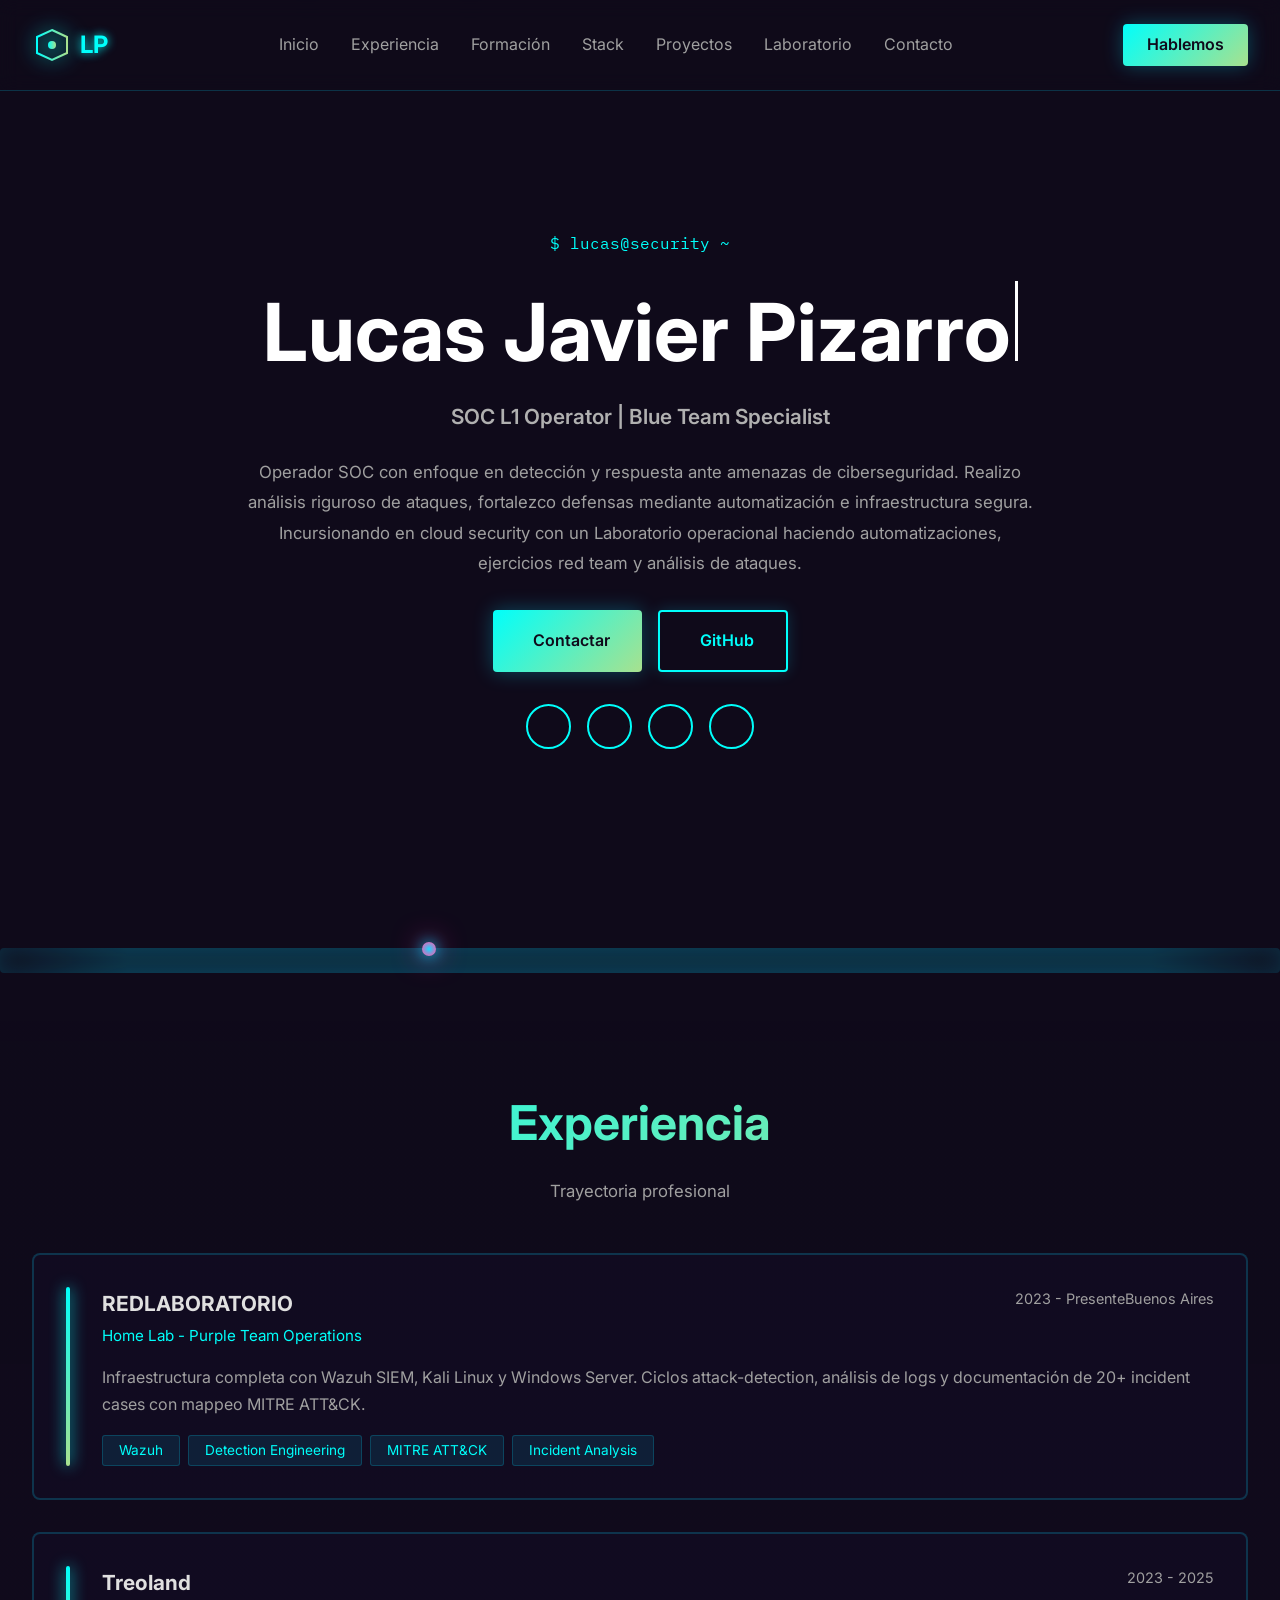
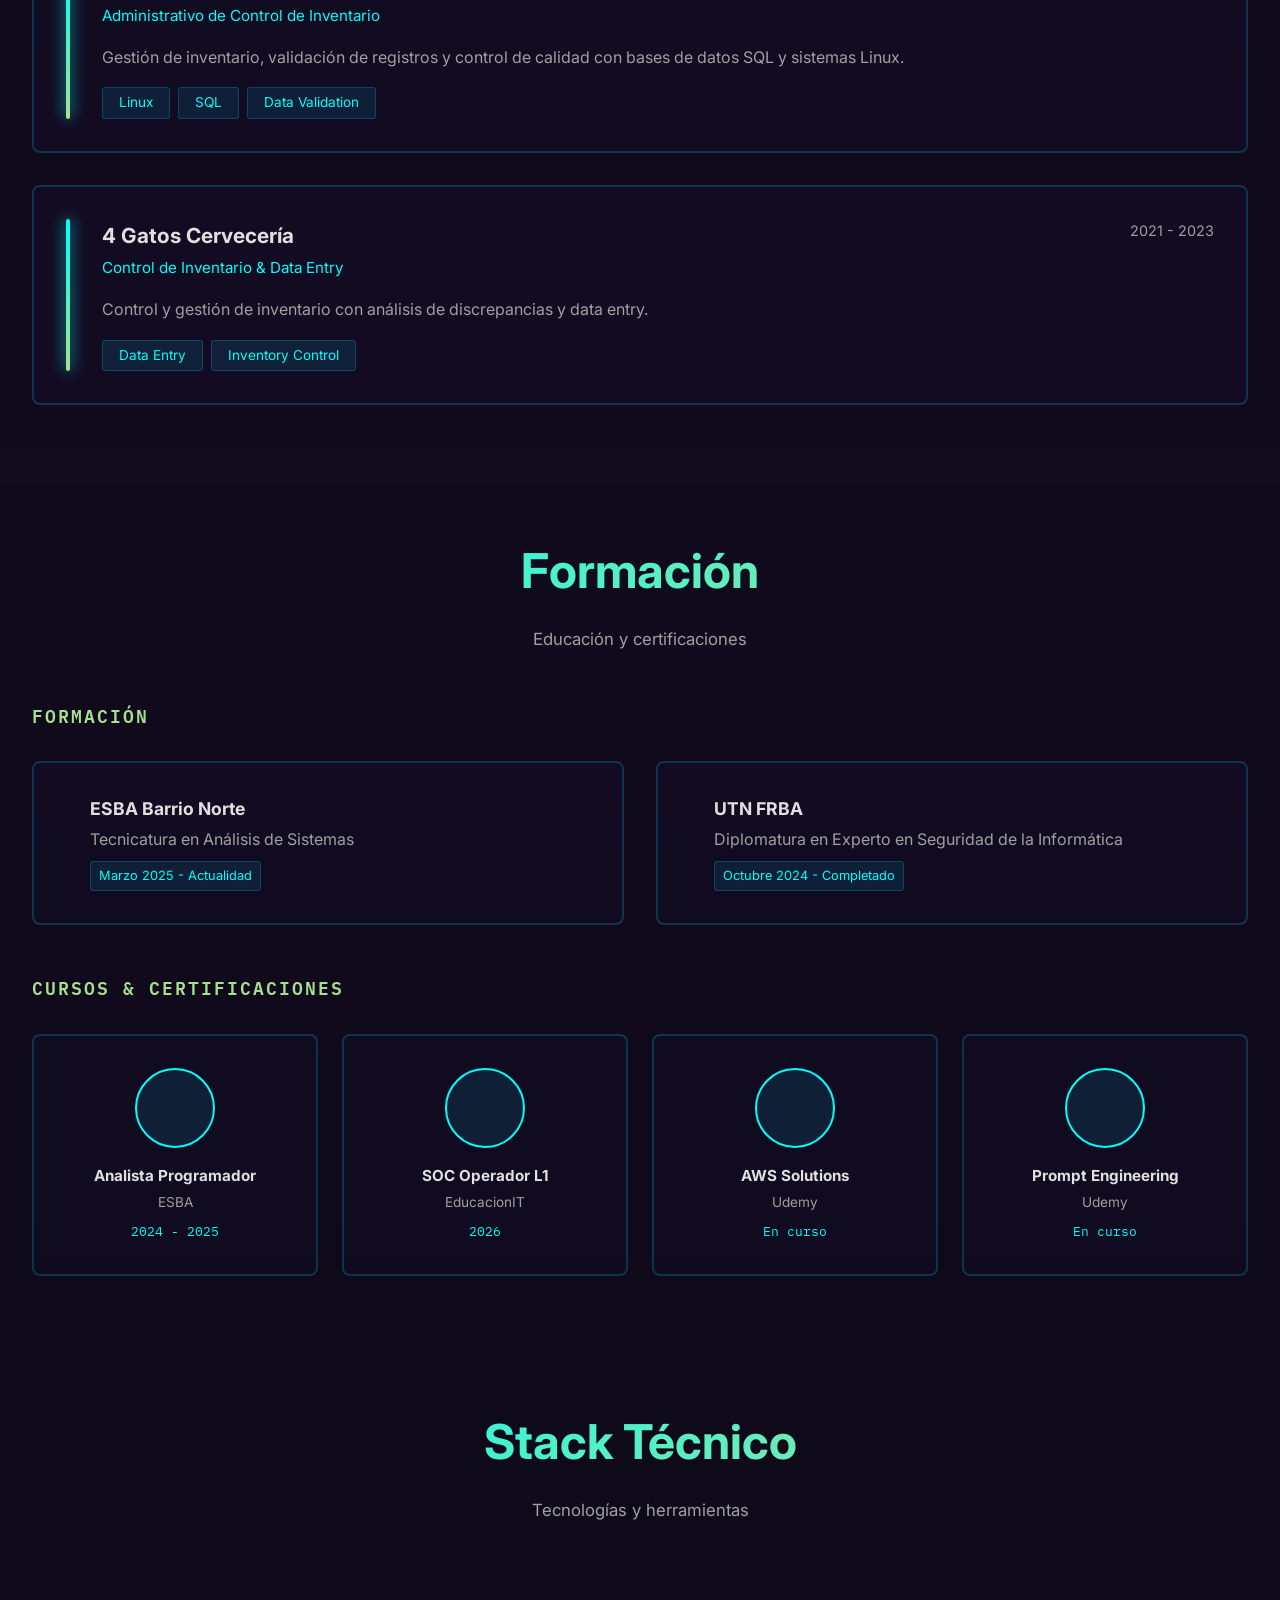
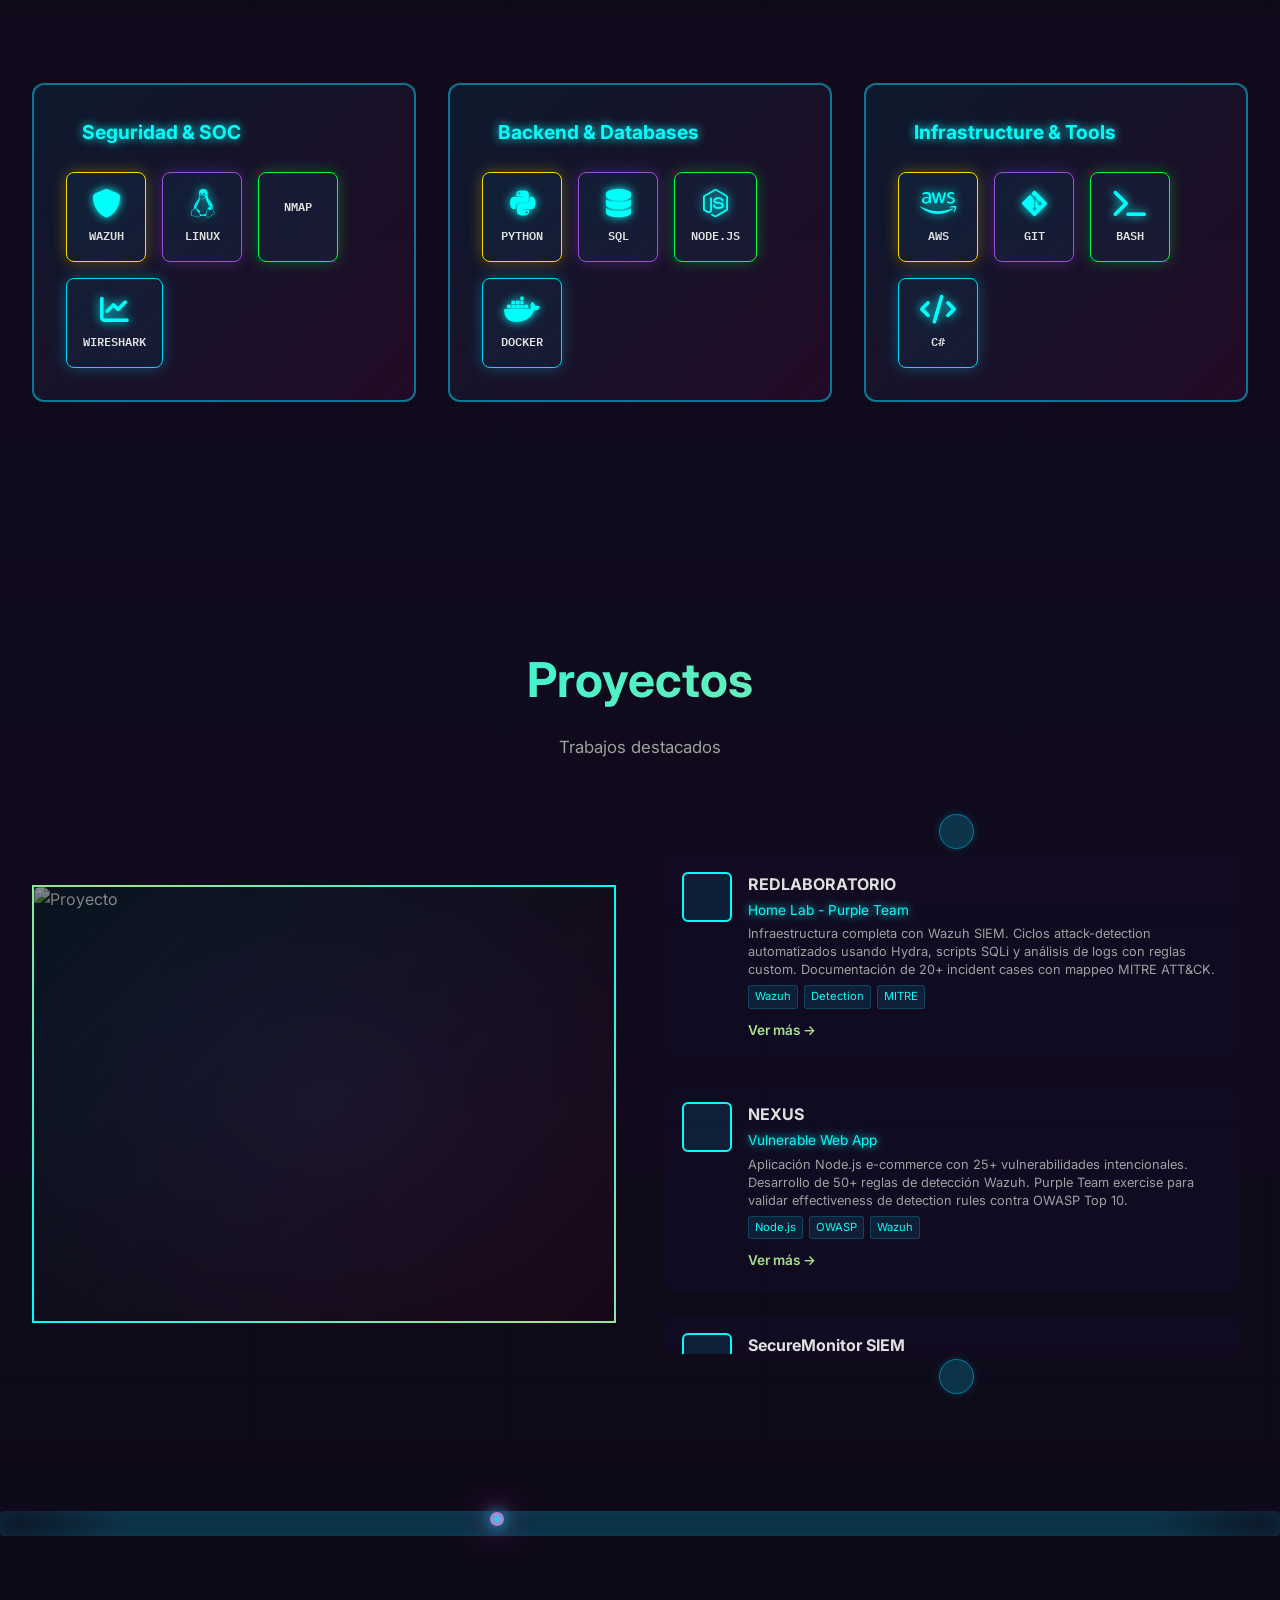
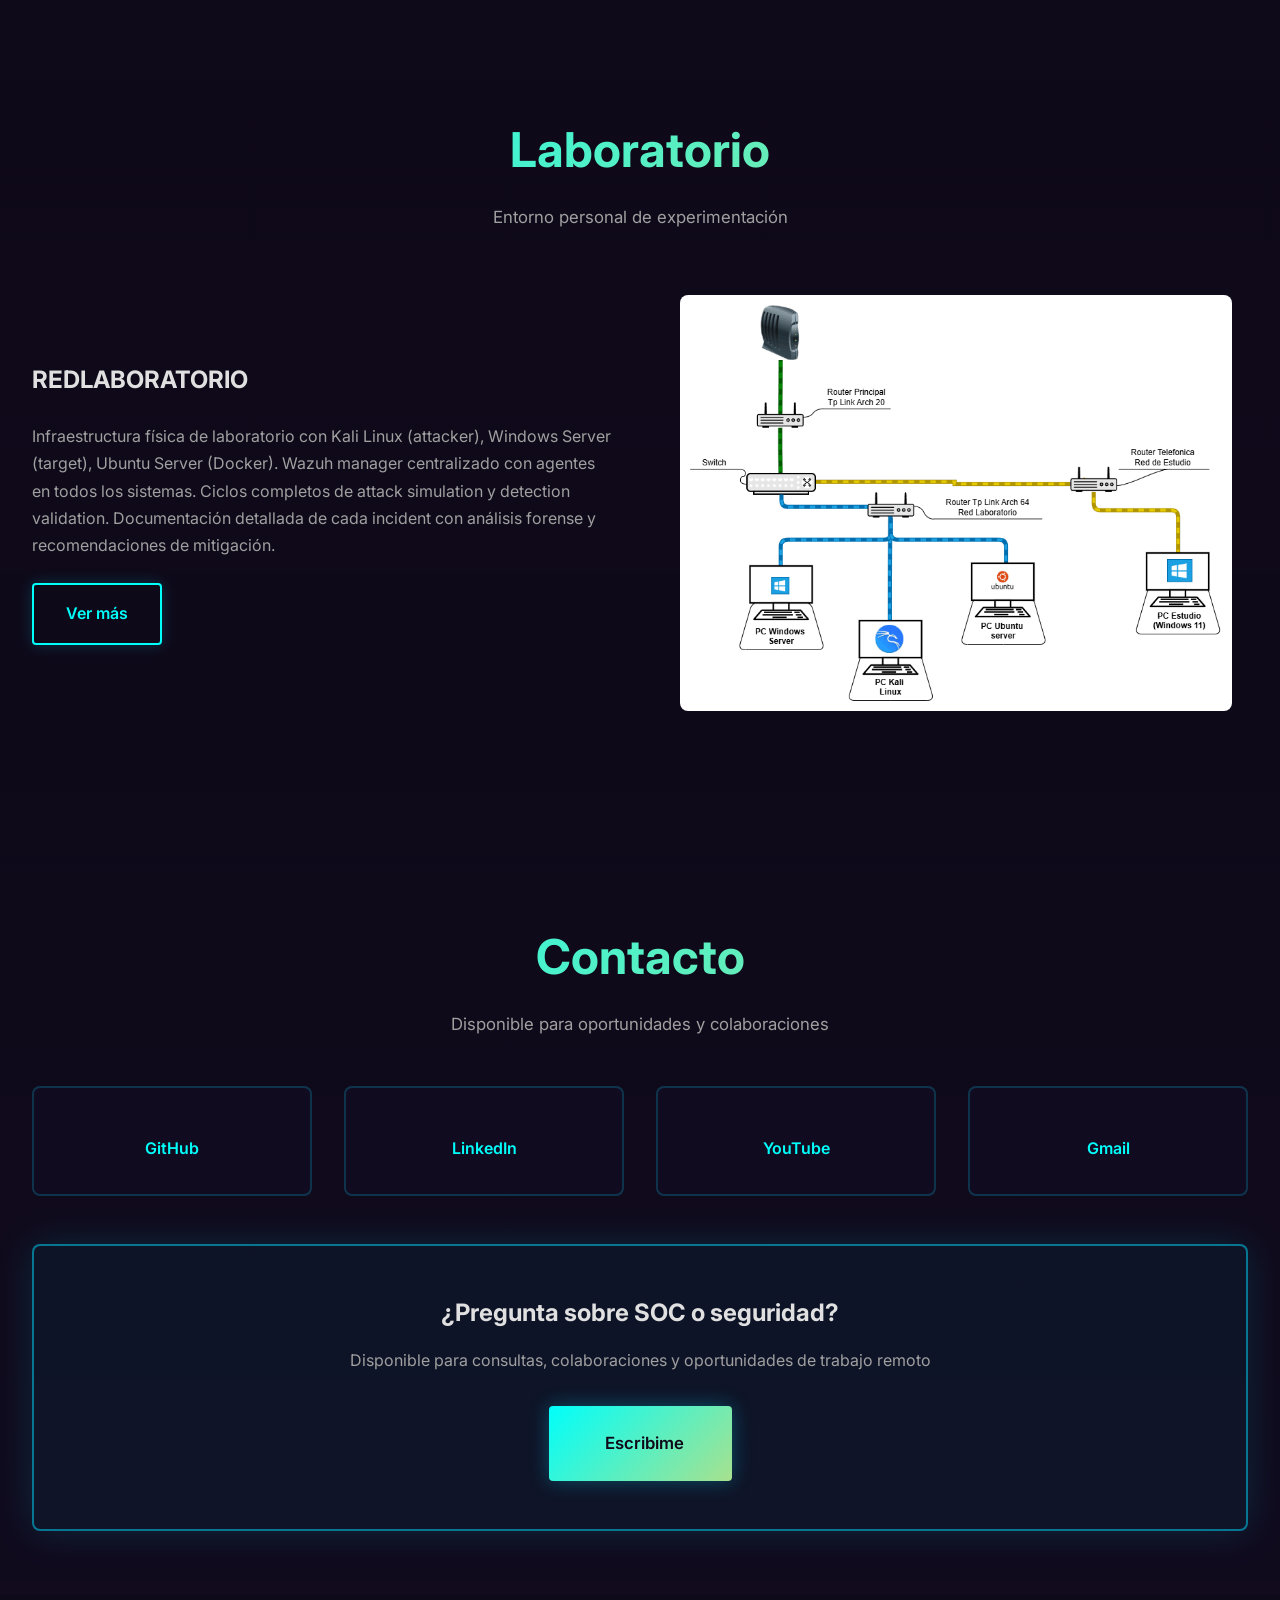
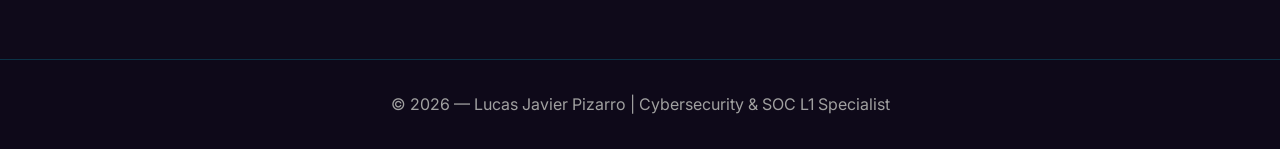
==== commit 56c88580: "Act .3" ====
--- a/index.html
+++ b/index.html
@@ -358,7 +358,7 @@
             <a href="laboratorio.html" class="btn btn-secondary">Ver más</a>
           </div>
           <div class="lab-diagram">
-            <img src="./InfraLab.gif" alt="Diagrama Laboratorio" class="lab-diagram-img">
+            <img src="/infraLab.gif" alt="Diagrama Laboratorio" class="lab-diagram-img">
           </div>
         </div>
       </div>
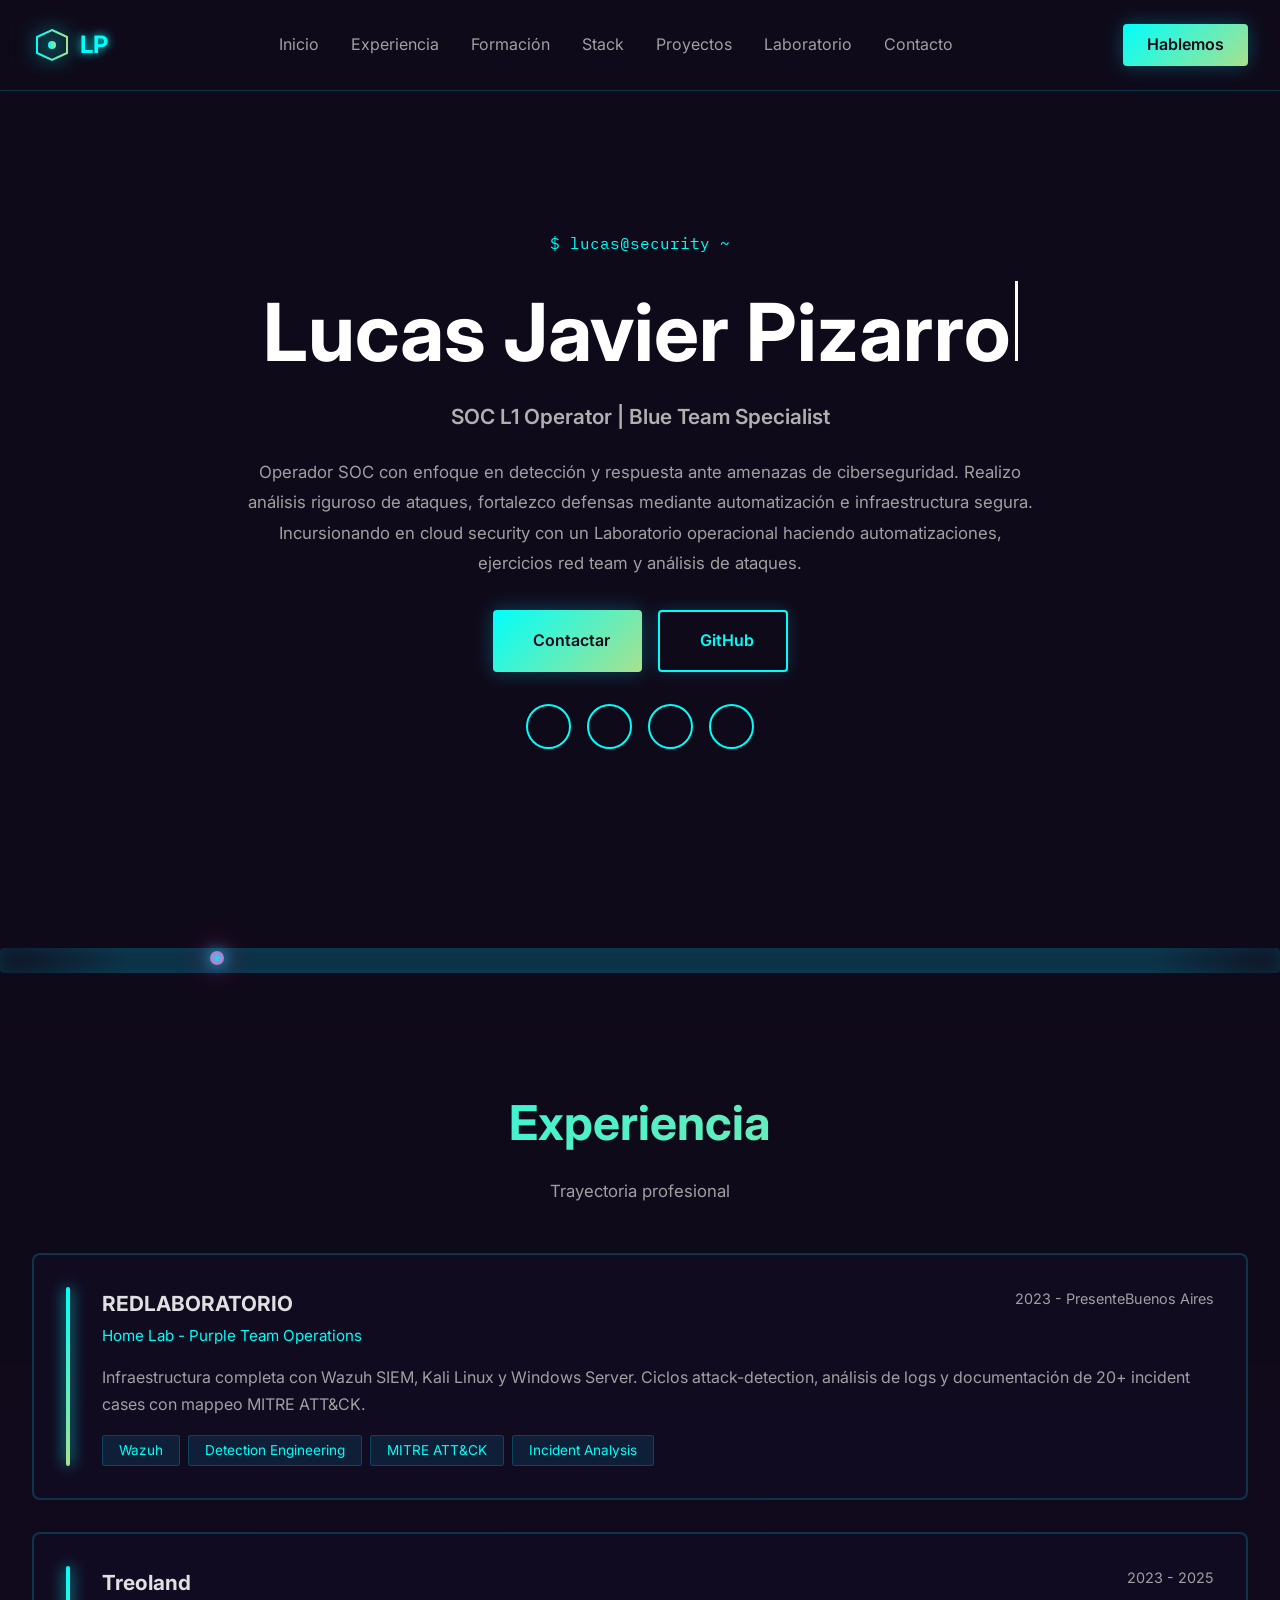
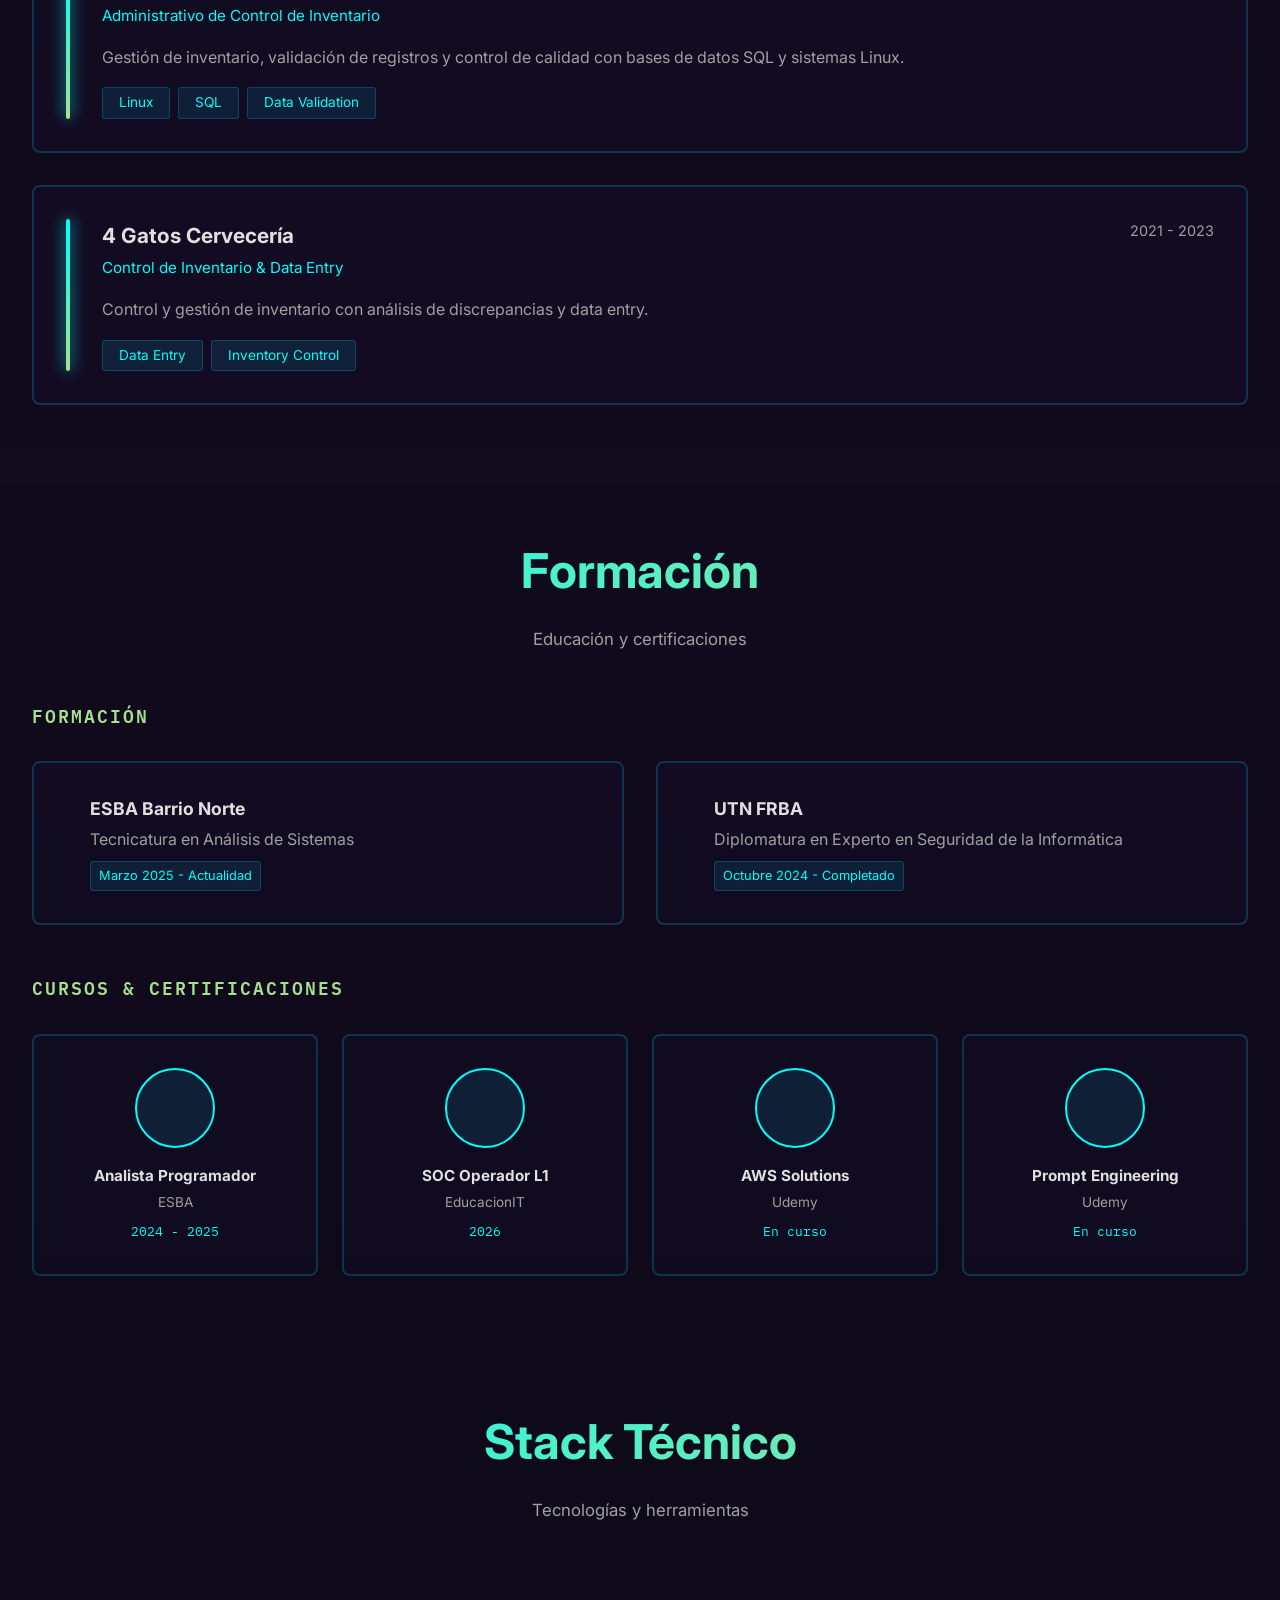
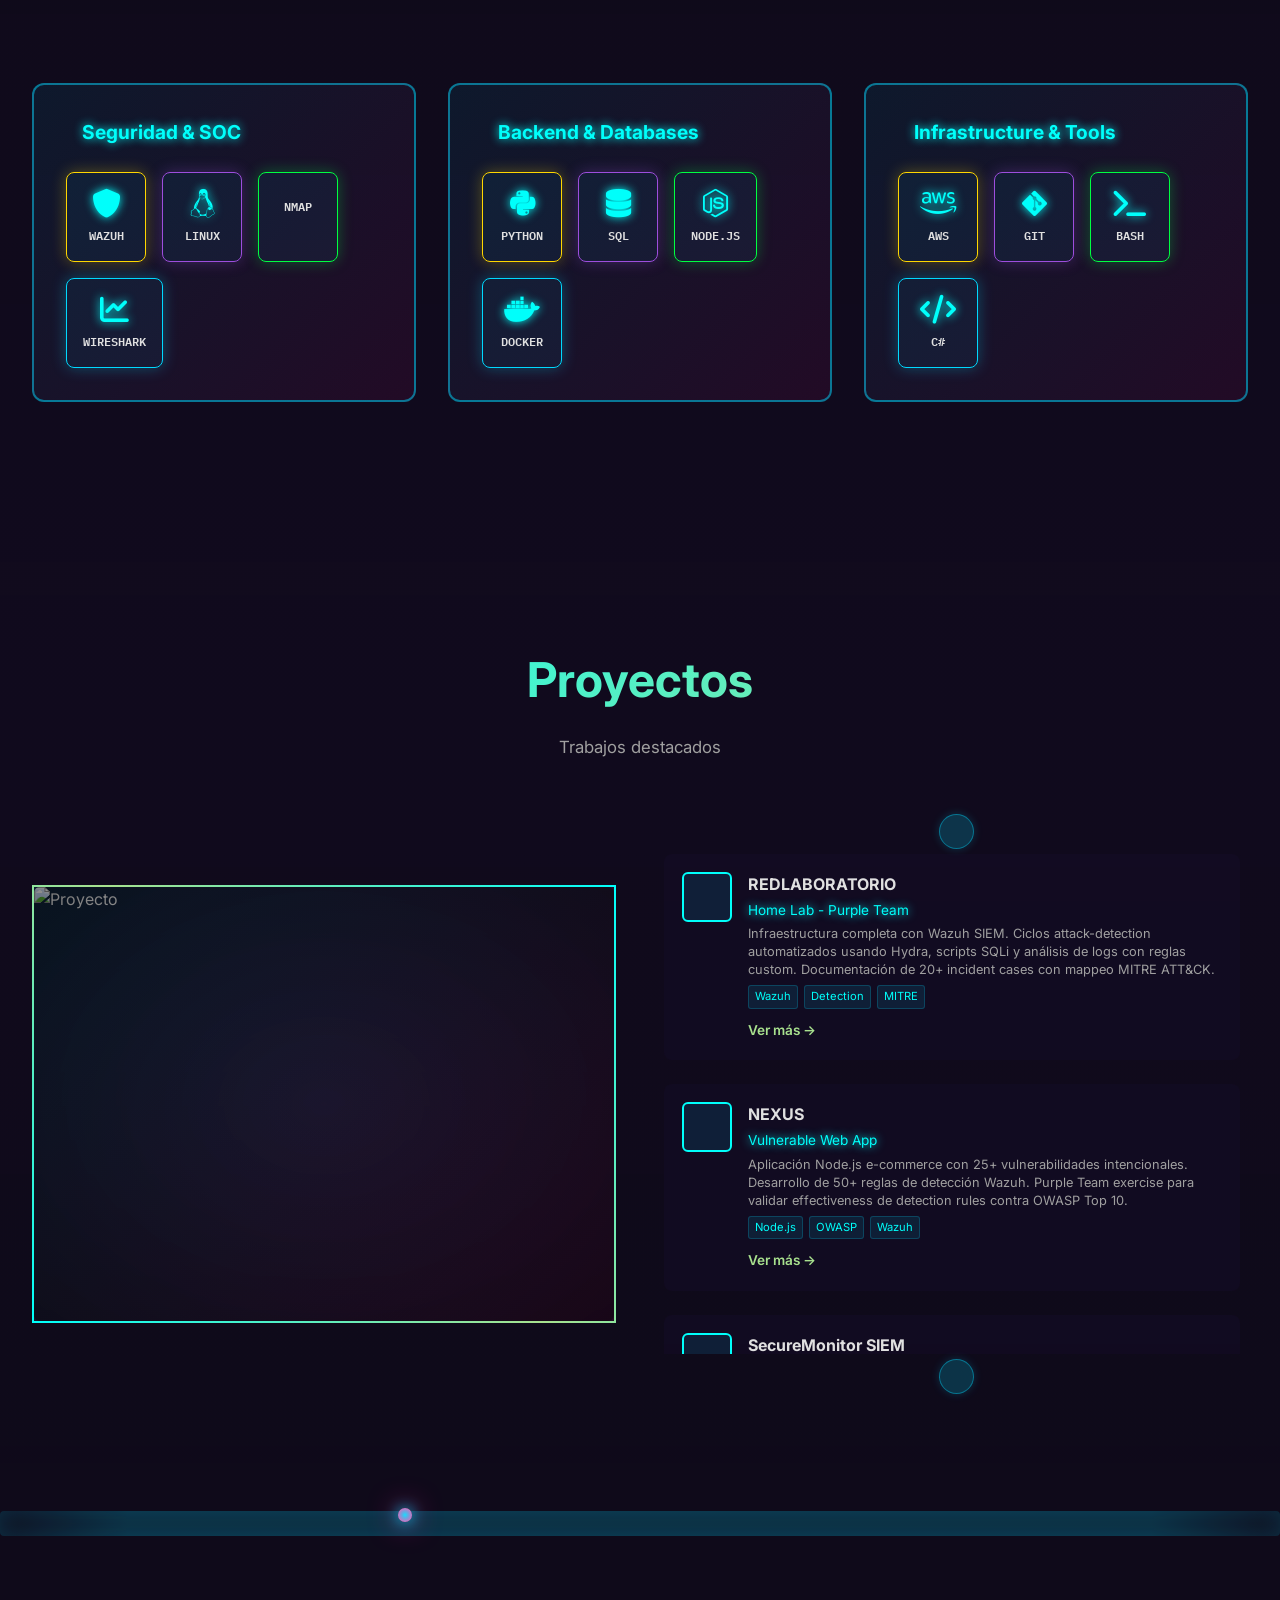
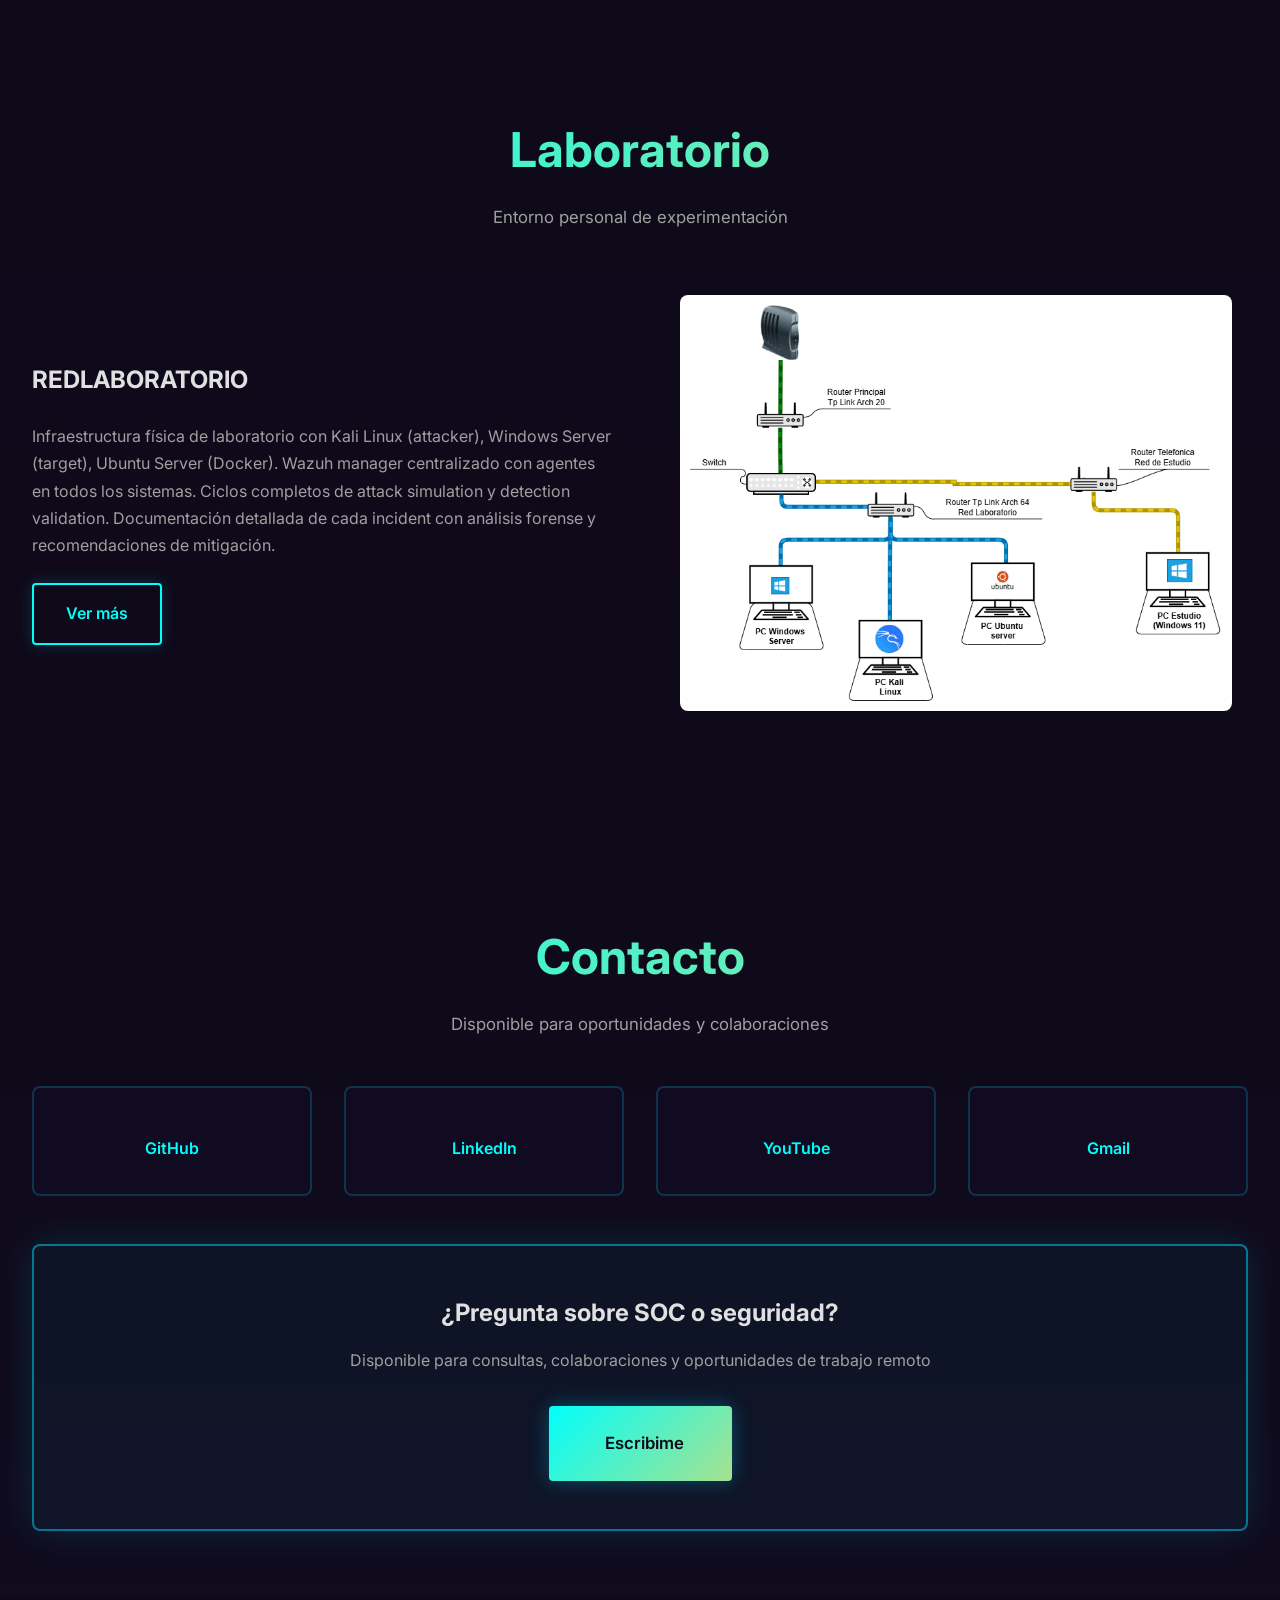
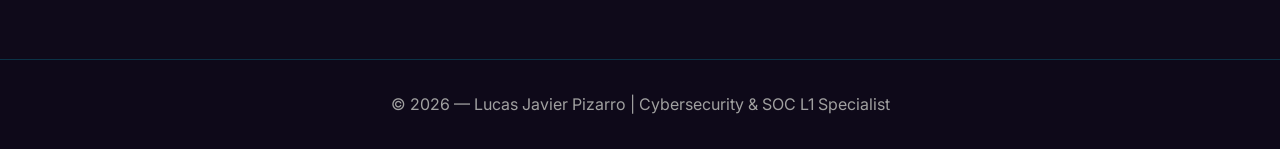
==== commit f068ee85: "Modificacion Lab-index" ====
--- a/index.html
+++ b/index.html
@@ -358,7 +358,7 @@
             <a href="laboratorio.html" class="btn btn-secondary">Ver más</a>
           </div>
           <div class="lab-diagram">
-            <img src="/infraLab.gif" alt="Diagrama Laboratorio" class="lab-diagram-img">
+            <img src="./infraLab.gif" alt="Diagrama Laboratorio" class="lab-diagram-img">
           </div>
         </div>
       </div>
